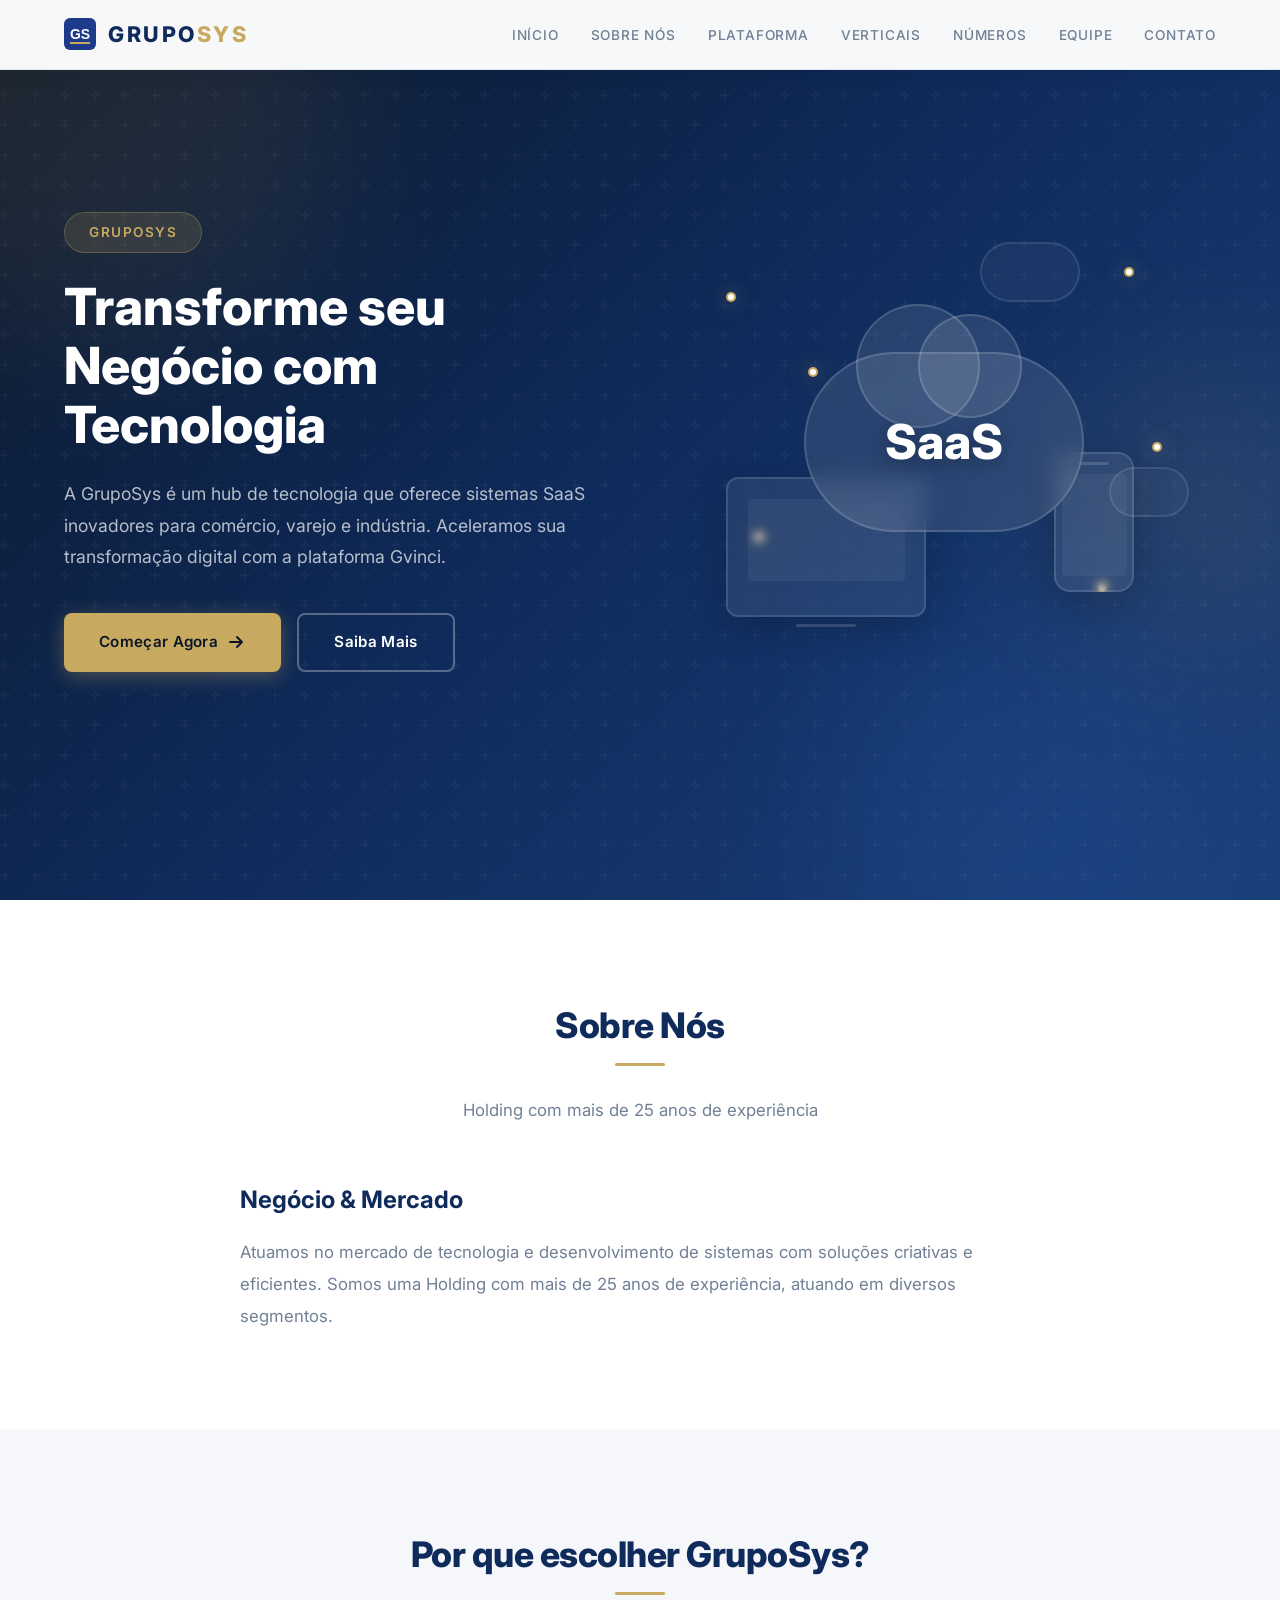
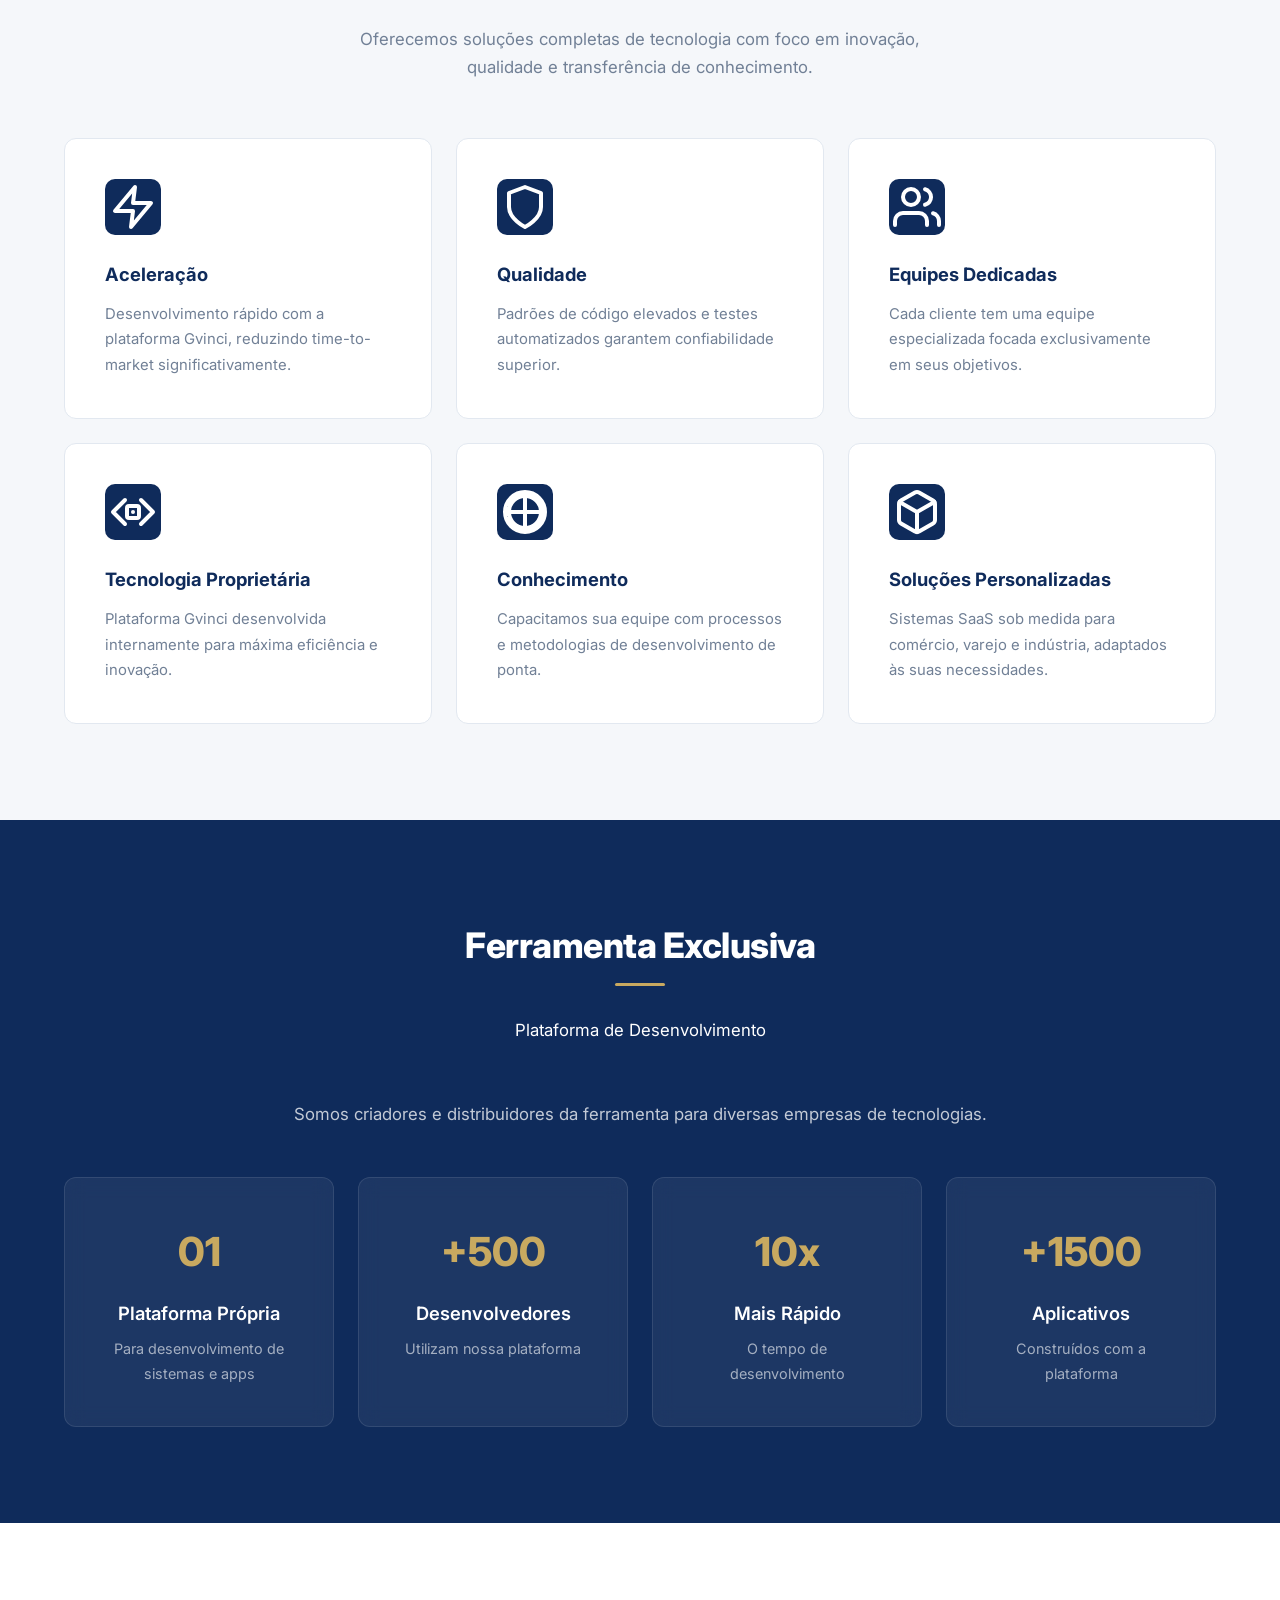
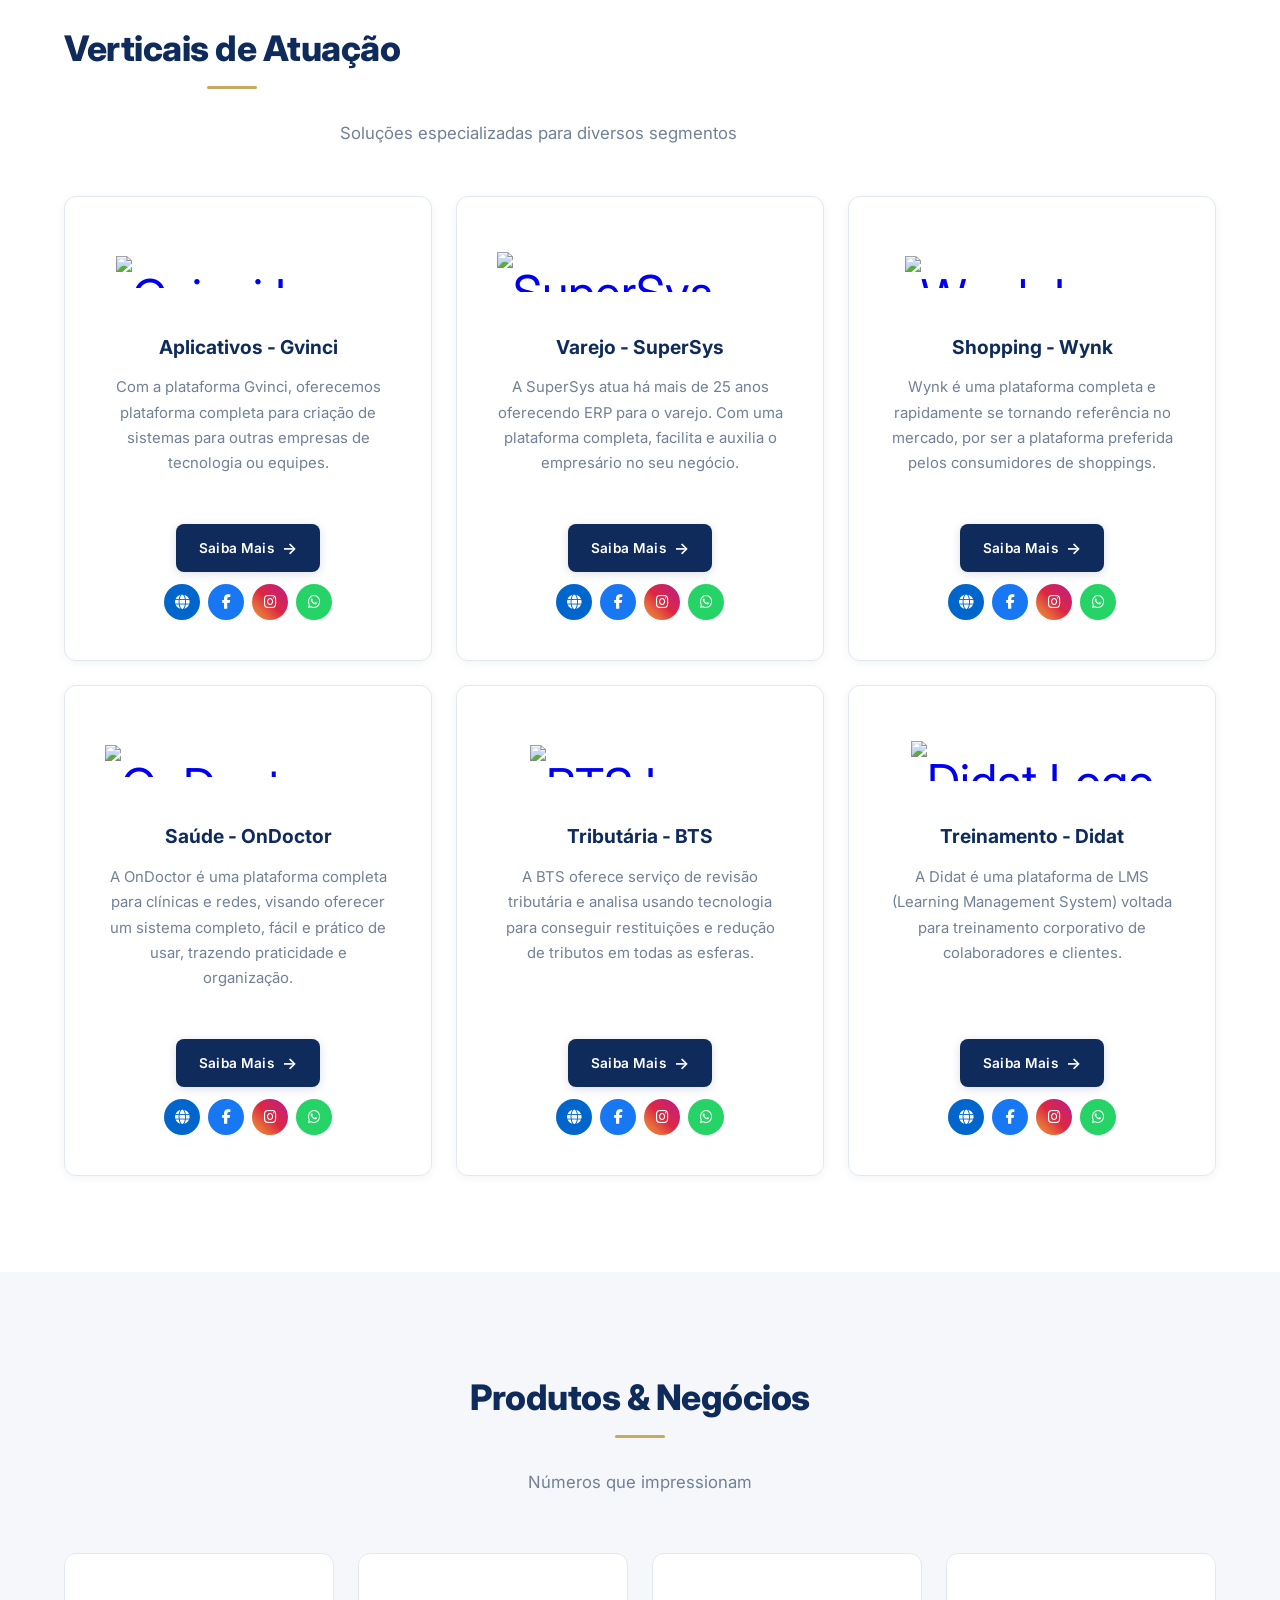
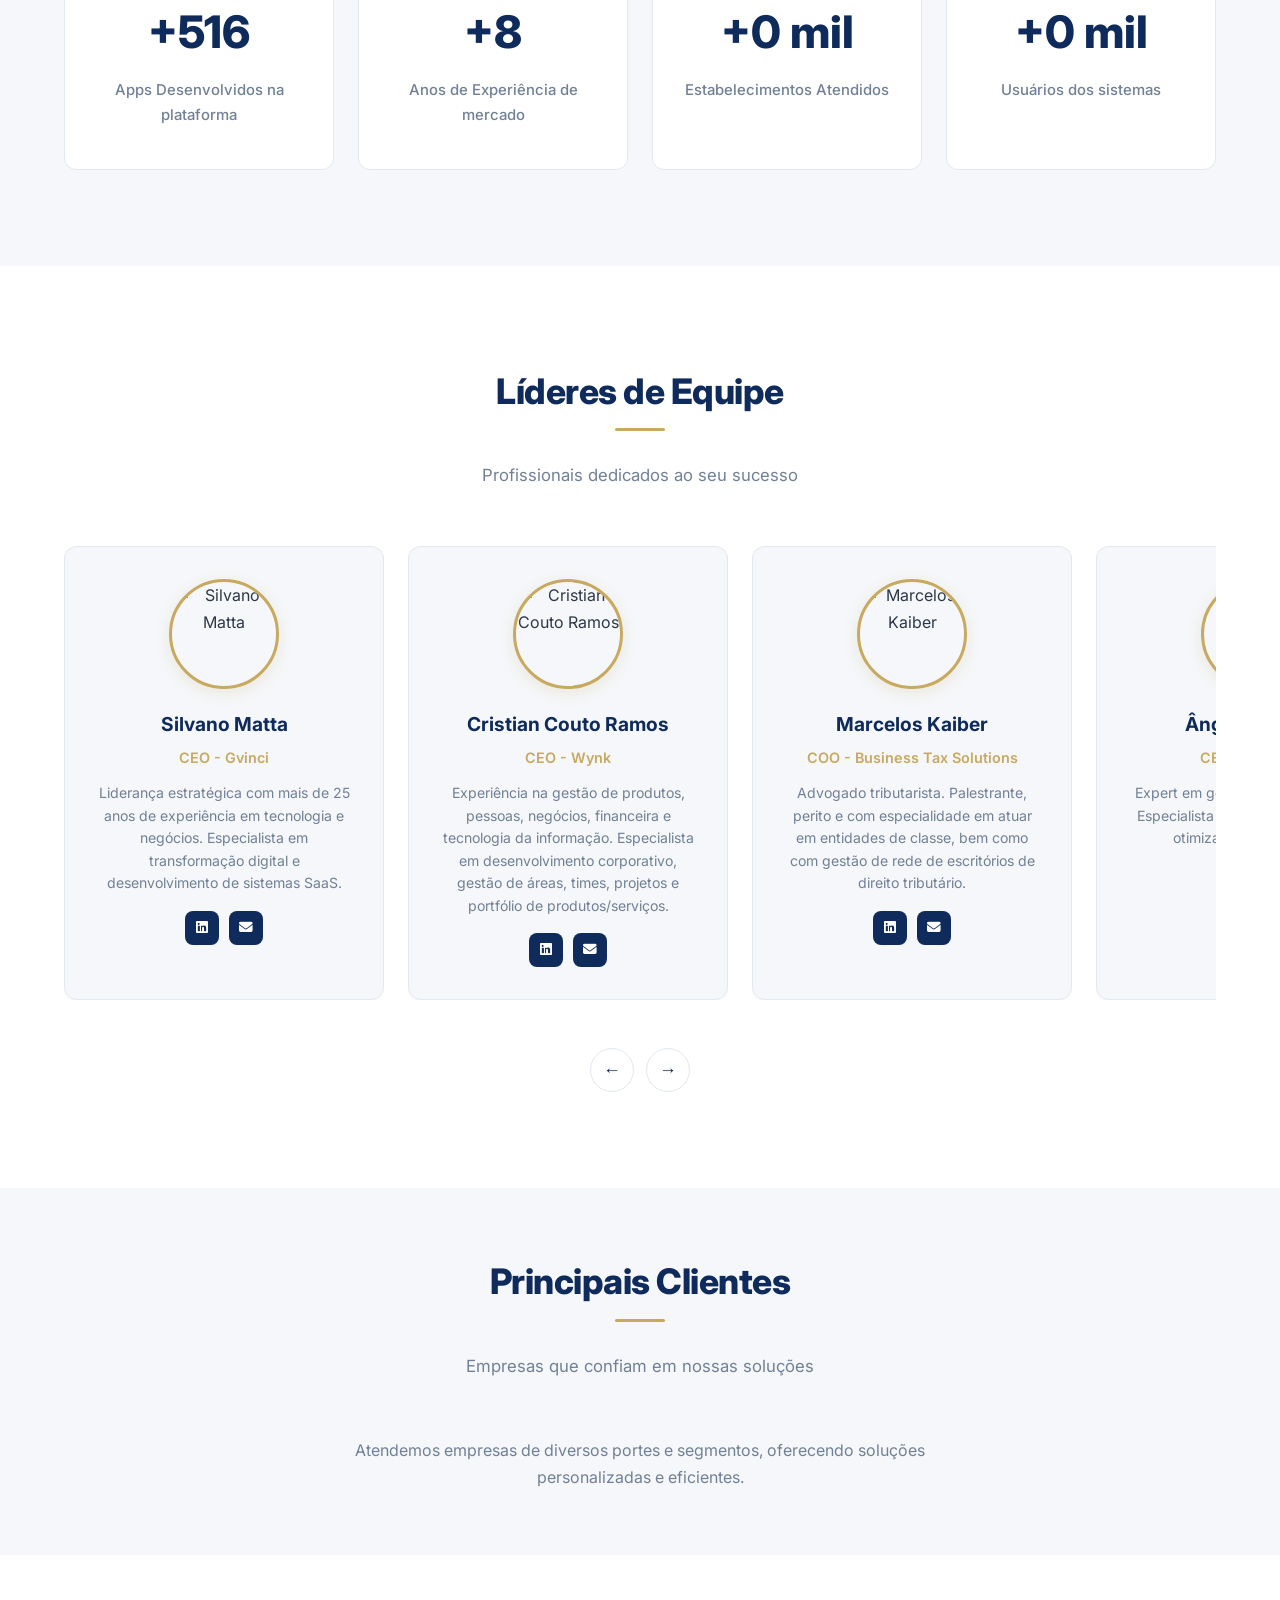
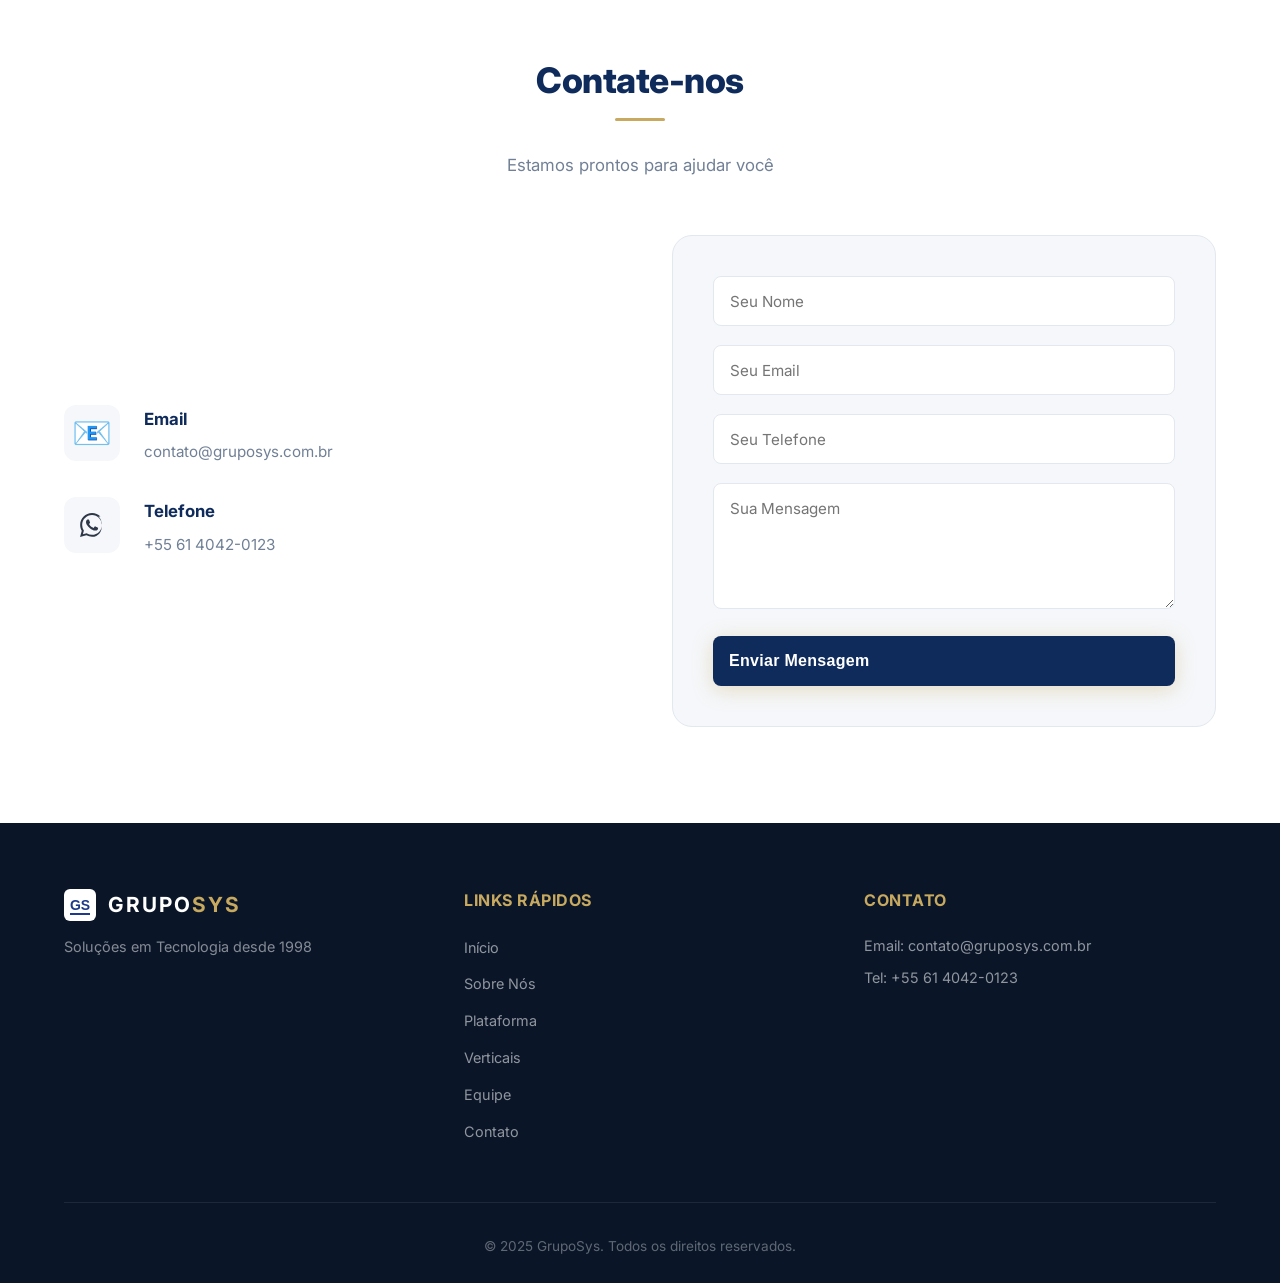
==== index.html @ aa3a57e5 "Melhora compatibilidade de imagem OG para WhatsApp - Simplifica design do SVG para melhor renderizaç" ====
<!DOCTYPE html>
<html lang="pt-BR">
<head>
    <meta charset="UTF-8">
    <meta name="viewport" content="width=device-width, initial-scale=1.0">
    
    <!-- SEO Meta Tags -->
    <title>GrupoSys - Soluções em Tecnologia | SaaS Inovadores para seu Negócio</title>
    <meta name="description" content="A GrupoSys é um hub de tecnologia com mais de 25 anos de experiência, oferecendo sistemas SaaS inovadores para comércio, varejo e indústria. Acelere sua transformação digital com a plataforma Gvinci.">
    <meta name="keywords" content="GrupoSys, tecnologia, SaaS, sistemas, varejo, comércio, indústria, Gvinci, SuperSys, Wynk, BTS, Didat, OnDoctor, transformação digital, ERP, plataforma">
    <meta name="author" content="GrupoSys">
    <meta name="robots" content="index, follow">
    <meta name="language" content="pt-BR">
    <meta name="geo.region" content="BR-DF">
    <meta name="geo.placename" content="Brasília">
    <meta name="geo.position" content="-15.8267;-47.9218">
    
    <!-- Open Graph / Facebook -->
    <meta property="og:type" content="website">
    <meta property="og:url" content="https://www.gruposys.com.br/">
    <meta property="og:title" content="GrupoSys - Soluções em Tecnologia | SaaS Inovadores">
    <meta property="og:description" content="Transforme seu negócio com tecnologia. Hub de inovação com mais de 25 anos, oferecendo sistemas SaaS para comércio, varejo e indústria.">
    <meta property="og:image" content="https://www.gruposys.com.br/og-image.svg">
    <meta property="og:image:secure_url" content="https://www.gruposys.com.br/og-image.svg"/>
    <meta property="og:image:width" content="1200">
    <meta property="og:image:height" content="630">
    <meta property="og:image:type" content="image/svg+xml">
    <meta property="og:image:alt" content="GrupoSys - Soluções em Tecnologia">
    <meta property="og:site_name" content="GrupoSys">
    <meta property="og:locale" content="pt_BR">
    
    <!-- Twitter -->
    <meta property="twitter:card" content="summary_large_image">
    <meta property="twitter:url" content="https://www.gruposys.com.br/">
    <meta property="twitter:title" content="GrupoSys - Soluções em Tecnologia">
    <meta property="twitter:description" content="Transforme seu negócio com tecnologia. Hub de inovação com sistemas SaaS para comércio, varejo e indústria.">
    <meta property="twitter:image" content="https://www.gruposys.com.br/og-image.svg">
    <meta property="twitter:image:alt" content="GrupoSys - Soluções em Tecnologia">
    
    <!-- WhatsApp specific -->
    <meta property="og:image" content="https://www.gruposys.com.br/og-image.svg">
    <meta property="og:image:type" content="image/svg+xml">
    <meta property="og:image:width" content="1200">
    <meta property="og:image:height" content="630">
    
    <!-- Additional meta tags for better sharing -->
    <meta name="image" content="https://www.gruposys.com.br/og-image.svg">
    <meta property="og:image" content="https://www.gruposys.com.br/og-image.svg">
    
    <!-- Additional SEO -->
    <link rel="canonical" href="https://www.gruposys.com.br/">
    <meta name="theme-color" content="#1e3a8a">
    <meta name="msapplication-TileColor" content="#1e3a8a">
    <meta name="application-name" content="GrupoSys">
    
    <!-- Favicon -->
    <link rel="apple-touch-icon" sizes="180x180" href="favicon-32x32.svg">
    <link rel="icon" type="image/svg+xml" sizes="32x32" href="favicon-32x32.svg">
    <link rel="icon" type="image/svg+xml" sizes="16x16" href="favicon-16x16.svg">
    <link rel="manifest" href="site.webmanifest">
    
    <!-- Stylesheets -->
    <link rel="stylesheet" href="styles.css">
    <link rel="preconnect" href="https://fonts.googleapis.com">
    <link rel="preconnect" href="https://fonts.gstatic.com" crossorigin>
    <link href="https://fonts.googleapis.com/css2?family=Inter:wght@300;400;600;700;800&display=swap" rel="stylesheet">
    <link rel="stylesheet" href="https://cdnjs.cloudflare.com/ajax/libs/font-awesome/6.4.0/css/all.min.css">
    <link rel="stylesheet" href="https://cdnjs.cloudflare.com/ajax/libs/font-awesome/6.4.0/css/all.min.css">
</head>
<body>
    <!-- Header/Navigation -->
    <header class="header">
        <nav class="nav">
            <div class="container">
                <div class="nav-content">
                    <div class="logo">
                        <img src="favicon.svg" alt="GrupoSys Logo" class="logo-icon">
                        <h1><span class="grupo">GRUPO</span><span class="sys">SYS</span></h1>
                    </div>
                    <ul class="nav-menu" id="navMenu">
                        <li><a href="#home">Início</a></li>
                        <li><a href="#about">Sobre Nós</a></li>
                        <li><a href="#platform">Plataforma</a></li>
                        <li><a href="#verticals">Verticais</a></li>
                        <li><a href="#numbers">Números</a></li>
                        <li><a href="#team">Equipe</a></li>
                        <li><a href="#contact">Contato</a></li>
                    </ul>
                    <button class="mobile-menu-btn" id="mobileMenuBtn">
                        <span></span>
                        <span></span>
                        <span></span>
                    </button>
                </div>
            </div>
        </nav>
    </header>

    <!-- Hero Section -->
    <section id="home" class="hero">
        <div class="container">
            <div class="hero-wrapper">
                <div class="hero-content">
                    <div class="hero-badge">GRUPOSYS</div>
                    <h1 class="hero-title">Transforme seu Negócio com Tecnologia</h1>
                    <p class="hero-subtitle">A GrupoSys é um hub de tecnologia que oferece sistemas SaaS inovadores para comércio, varejo e indústria. Aceleramos sua transformação digital com a plataforma Gvinci.</p>
                    <div class="hero-buttons">
                        <a href="#contact" class="btn btn-primary">
                            Começar Agora
                            <svg width="20" height="20" viewBox="0 0 20 20" fill="none" xmlns="http://www.w3.org/2000/svg">
                                <path d="M4 10H16M16 10L11 5M16 10L11 15" stroke="currentColor" stroke-width="2" stroke-linecap="round" stroke-linejoin="round"/>
                            </svg>
                        </a>
                        <a href="#about" class="btn btn-secondary">Saiba Mais</a>
                    </div>
                </div>
                <div class="hero-illustration">
                    <div class="illustration-container">
                        <div class="saas-cloud">
                            <span>SaaS</span>
                        </div>
                        <div class="tech-elements">
                            <div class="element element-1"></div>
                            <div class="element element-2"></div>
                            <div class="element element-3"></div>
                            <div class="element element-4"></div>
                            <div class="element element-5"></div>
                            <div class="element element-6"></div>
                        </div>
                        <div class="device device-desktop"></div>
                        <div class="device device-mobile"></div>
                        <div class="cloud cloud-1"></div>
                        <div class="cloud cloud-2"></div>
                    </div>
                </div>
            </div>
        </div>
        <div class="hero-bg"></div>
        <div class="hero-shapes">
            <div class="shape shape-1"></div>
            <div class="shape shape-2"></div>
            <div class="shape shape-3"></div>
        </div>
    </section>

    <!-- About Section -->
    <section id="about" class="about">
        <div class="container">
            <div class="section-header">
                <h2 class="section-title">Sobre Nós</h2>
                <p class="section-subtitle">Holding com mais de 25 anos de experiência</p>
            </div>
            <div class="about-content">
                <div class="about-text">
                    <h3>Negócio & Mercado</h3>
                    <p>Atuamos no mercado de tecnologia e desenvolvimento de sistemas com soluções criativas e eficientes. Somos uma Holding com mais de 25 anos de experiência, atuando em diversos segmentos.</p>
                </div>
            </div>
        </div>
    </section>

    <!-- Why Choose Section -->
    <section class="why-choose">
        <div class="container">
            <div class="section-header">
                <h2 class="section-title">Por que escolher GrupoSys?</h2>
                <p class="section-subtitle">Oferecemos soluções completas de tecnologia com foco em inovação, qualidade e transferência de conhecimento.</p>
            </div>
            <div class="why-grid">
                <div class="why-card">
                    <div class="why-icon">
                        <svg width="48" height="48" viewBox="0 0 24 24" fill="none" xmlns="http://www.w3.org/2000/svg">
                            <path d="M13 2L3 14H12L11 22L21 10H12L13 2Z" stroke="currentColor" stroke-width="2" stroke-linecap="round" stroke-linejoin="round"/>
                        </svg>
                    </div>
                    <h3>Aceleração</h3>
                    <p>Desenvolvimento rápido com a plataforma Gvinci, reduzindo time-to-market significativamente.</p>
                </div>
                <div class="why-card">
                    <div class="why-icon">
                        <svg width="48" height="48" viewBox="0 0 24 24" fill="none" xmlns="http://www.w3.org/2000/svg">
                            <path d="M12 22C12 22 20 18 20 12V5L12 2L4 5V12C4 18 12 22 12 22Z" stroke="currentColor" stroke-width="2" stroke-linecap="round" stroke-linejoin="round"/>
                        </svg>
                    </div>
                    <h3>Qualidade</h3>
                    <p>Padrões de código elevados e testes automatizados garantem confiabilidade superior.</p>
                </div>
                <div class="why-card">
                    <div class="why-icon">
                        <svg width="48" height="48" viewBox="0 0 24 24" fill="none" xmlns="http://www.w3.org/2000/svg">
                            <path d="M17 21V19C17 17.9391 16.5786 16.9217 15.8284 16.1716C15.0783 15.4214 14.0609 15 13 15H5C3.93913 15 2.92172 15.4214 2.17157 16.1716C1.42143 16.9217 1 17.9391 1 19V21" stroke="currentColor" stroke-width="2" stroke-linecap="round" stroke-linejoin="round"/>
                            <path d="M9 11C11.2091 11 13 9.20914 13 7C13 4.79086 11.2091 3 9 3C6.79086 3 5 4.79086 5 7C5 9.20914 6.79086 11 9 11Z" stroke="currentColor" stroke-width="2" stroke-linecap="round" stroke-linejoin="round"/>
                            <path d="M23 21V19C22.9993 18.1137 22.7044 17.2528 22.1614 16.5523C21.6184 15.8519 20.8581 15.3516 20 15.13" stroke="currentColor" stroke-width="2" stroke-linecap="round" stroke-linejoin="round"/>
                            <path d="M16 3.13C16.8604 3.35031 17.623 3.85071 18.1676 4.55232C18.7122 5.25392 19.0078 6.11683 19.0078 7.005C19.0078 7.89317 18.7122 8.75608 18.1676 9.45768C17.623 10.1593 16.8604 10.6597 16 10.88" stroke="currentColor" stroke-width="2" stroke-linecap="round" stroke-linejoin="round"/>
                        </svg>
                    </div>
                    <h3>Equipes Dedicadas</h3>
                    <p>Cada cliente tem uma equipe especializada focada exclusivamente em seus objetivos.</p>
                </div>
                <div class="why-card">
                    <div class="why-icon">
                        <svg width="48" height="48" viewBox="0 0 24 24" fill="none" xmlns="http://www.w3.org/2000/svg">
                            <path d="M16 18L22 12L16 6" stroke="currentColor" stroke-width="2" stroke-linecap="round" stroke-linejoin="round"/>
                            <path d="M8 6L2 12L8 18" stroke="currentColor" stroke-width="2" stroke-linecap="round" stroke-linejoin="round"/>
                            <rect x="9" y="9" width="6" height="6" rx="1" stroke="currentColor" stroke-width="2"/>
                            <circle cx="12" cy="12" r="1" fill="currentColor"/>
                        </svg>
                    </div>
                    <h3>Tecnologia Proprietária</h3>
                    <p>Plataforma Gvinci desenvolvida internamente para máxima eficiência e inovação.</p>
                </div>
                <div class="why-card">
                    <div class="why-icon">
                        <svg width="48" height="48" viewBox="0 0 24 24" fill="none" xmlns="http://www.w3.org/2000/svg">
                            <path d="M12 2C6.48 2 2 6.48 2 12C2 17.52 6.48 22 12 22C17.52 22 22 17.52 22 12C22 6.48 17.52 2 12 2ZM12 20C7.59 20 4 16.41 4 12C4 7.59 7.59 4 12 4C16.41 4 20 7.59 20 12C20 16.41 16.41 20 12 20Z" stroke="currentColor" stroke-width="2" stroke-linecap="round" stroke-linejoin="round"/>
                            <path d="M12 4L12 20" stroke="currentColor" stroke-width="2" stroke-linecap="round" stroke-linejoin="round"/>
                            <path d="M4 12L20 12" stroke="currentColor" stroke-width="2" stroke-linecap="round" stroke-linejoin="round"/>
                        </svg>
                    </div>
                    <h3>Conhecimento</h3>
                    <p>Capacitamos sua equipe com processos e metodologias de desenvolvimento de ponta.</p>
                </div>
                <div class="why-card">
                    <div class="why-icon">
                        <svg width="48" height="48" viewBox="0 0 24 24" fill="none" xmlns="http://www.w3.org/2000/svg">
                            <path d="M21 16V8C20.9996 7.64927 20.9071 7.30481 20.7315 7.00116C20.556 6.69752 20.3037 6.44536 20 6.27L13 2.27C12.696 2.09446 12.3511 2.00205 12 2.00205C11.6489 2.00205 11.304 2.09446 11 2.27L4 6.27C3.69626 6.44536 3.44398 6.69752 3.26846 7.00116C3.09294 7.30481 3.00036 7.64927 3 8V16C3.00036 16.3507 3.09294 16.6952 3.26846 16.9988C3.44398 17.3025 3.69626 17.5546 4 17.73L11 21.73C11.304 21.9055 11.6489 21.9979 12 21.9979C12.3511 21.9979 12.696 21.9055 13 21.73L20 17.73C20.3037 17.5546 20.556 17.3025 20.7315 16.9988C20.9071 16.6952 20.9996 16.3507 21 16Z" stroke="currentColor" stroke-width="2" stroke-linecap="round" stroke-linejoin="round"/>
                            <path d="M3.27002 6.96L12 12.01L20.73 6.96" stroke="currentColor" stroke-width="2" stroke-linecap="round" stroke-linejoin="round"/>
                            <path d="M12 22.08V12" stroke="currentColor" stroke-width="2" stroke-linecap="round" stroke-linejoin="round"/>
                        </svg>
                    </div>
                    <h3>Soluções Personalizadas</h3>
                    <p>Sistemas SaaS sob medida para comércio, varejo e indústria, adaptados às suas necessidades.</p>
                </div>
            </div>
        </div>
    </section>

    <!-- Platform Section -->
    <section id="platform" class="platform">
        <div class="container">
            <div class="section-header">
                <h2 class="section-title">Ferramenta Exclusiva</h2>
                <p class="section-subtitle">Plataforma de Desenvolvimento</p>
            </div>
            <div class="platform-intro">
                <p>Somos criadores e distribuidores da ferramenta para diversas empresas de tecnologias.</p>
            </div>
            <div class="platform-stats">
                <div class="stat-card">
                    <div class="stat-number">01</div>
                    <h3>Plataforma Própria</h3>
                    <p>Para desenvolvimento de sistemas e apps</p>
                </div>
                <div class="stat-card">
                    <div class="stat-number">+500</div>
                    <h3>Desenvolvedores</h3>
                    <p>Utilizam nossa plataforma</p>
                </div>
                <div class="stat-card">
                    <div class="stat-number">10x</div>
                    <h3>Mais Rápido</h3>
                    <p>O tempo de desenvolvimento</p>
                </div>
                <div class="stat-card">
                    <div class="stat-number">+1500</div>
                    <h3>Aplicativos</h3>
                    <p>Construídos com a plataforma</p>
                </div>
            </div>
        </div>
    </section>

    <!-- Verticals Section -->
    <section id="verticals" class="verticals">
        <div class="container">
            <h2 class="section-title">Verticais de Atuação</h2>
            <p class="section-subtitle">Soluções especializadas para diversos segmentos</p>
            <div class="verticals-grid">
                <div class="vertical-card">
                    <div class="vertical-icon">
                        <a href="https://www.gvinci.com.br/" target="_blank" title="Gvinci">
                            <img src="https://www.gvinci.com.br/Images/Site3/logo_new%20(1).png" alt="Gvinci Logo" style="height: 32px; width: auto; object-fit: contain;">
                        </a>
                    </div>
                    <h3>Aplicativos - Gvinci</h3>
                    <p>Com a plataforma Gvinci, oferecemos plataforma completa para criação de sistemas para outras empresas de tecnologia ou equipes.</p>
                    <div class="vertical-actions">
                        <a href="https://www.gvinci.com.br/" target="_blank" class="btn btn-secondary btn-small">Saiba Mais</a>
                        <div class="vertical-social">
                            <a href="https://www.gvinci.com.br/" target="_blank" class="social-btn" title="Site">
                                <i class="fas fa-globe"></i>
                            </a>
                            <a href="https://www.facebook.com/gvinciplataforma" target="_blank" class="social-btn" title="Facebook">
                                <i class="fab fa-facebook-f"></i>
                            </a>
                            <a href="https://www.instagram.com/gvinci.plataforma" target="_blank" class="social-btn" title="Instagram">
                                <i class="fab fa-instagram"></i>
                            </a>
                            <a href="https://wa.me/556140420123" target="_blank" class="social-btn" title="WhatsApp">
                                <i class="fab fa-whatsapp"></i>
                            </a>
                        </div>
                    </div>
                </div>
                <div class="vertical-card">
                    <div class="vertical-icon">
                        <a href="https://www.supersys.app/" target="_blank" title="SuperSys">
                            <img src="https://www.supersys.app/wp-content/uploads/2022/04/LOGO-PNG-2-2.png" alt="SuperSys Logo" style="height: 40px; width: auto; object-fit: contain;">
                        </a>
                    </div>
                    <h3>Varejo - SuperSys</h3>
                    <p>A SuperSys atua há mais de 25 anos oferecendo ERP para o varejo. Com uma plataforma completa, facilita e auxilia o empresário no seu negócio.</p>
                    <div class="vertical-actions">
                        <a href="https://www.supersys.app/" target="_blank" class="btn btn-secondary btn-small">Saiba Mais</a>
                        <div class="vertical-social">
                            <a href="https://www.supersys.app/" target="_blank" class="social-btn" title="Site">
                                <i class="fas fa-globe"></i>
                            </a>
                            <a href="https://www.facebook.com/supersysapp" target="_blank" class="social-btn" title="Facebook">
                                <i class="fab fa-facebook-f"></i>
                            </a>
                            <a href="https://www.instagram.com/supersys.app" target="_blank" class="social-btn" title="Instagram">
                                <i class="fab fa-instagram"></i>
                            </a>
                            <a href="https://wa.me/556140420123" target="_blank" class="social-btn" title="WhatsApp">
                                <i class="fab fa-whatsapp"></i>
                            </a>
                        </div>
                    </div>
                </div>
                <div class="vertical-card">
                    <div class="vertical-icon">
                        <a href="https://www.wynk.com.br/index.html" target="_blank" title="Wynk Shopping">
                            <img src="https://www.wynk.com.br/img/logo-dark.svg" alt="Wynk Logo" style="height: 32px; width: auto; object-fit: contain;">
                        </a>
                    </div>
                    <h3>Shopping - Wynk</h3>
                    <p>Wynk é uma plataforma completa e rapidamente se tornando referência no mercado, por ser a plataforma preferida pelos consumidores de shoppings.</p>
                    <div class="vertical-actions">
                        <a href="https://www.wynk.com.br/index.html" target="_blank" class="btn btn-secondary btn-small">Saiba Mais</a>
                        <div class="vertical-social">
                            <a href="https://www.wynk.com.br/index.html" target="_blank" class="social-btn" title="Site">
                                <i class="fas fa-globe"></i>
                            </a>
                            <a href="https://www.facebook.com/wynkshopping" target="_blank" class="social-btn" title="Facebook">
                                <i class="fab fa-facebook-f"></i>
                            </a>
                            <a href="https://www.instagram.com/wynk.shopping" target="_blank" class="social-btn" title="Instagram">
                                <i class="fab fa-instagram"></i>
                            </a>
                            <a href="https://wa.me/556140420123" target="_blank" class="social-btn" title="WhatsApp">
                                <i class="fab fa-whatsapp"></i>
                            </a>
                        </div>
                    </div>
                </div>
                <div class="vertical-card">
                    <div class="vertical-icon">
                        <a href="https://ondoctor.app/" target="_blank" title="OnDoctor">
                            <img src="https://ondoctor.app/wp-content/uploads/elementor/thumbs/ondoctor-1080p-1-phuno9pjmu4ketx2gmbqf0ma5fv6tauwfc5aho4z1q.png.webp" alt="OnDoctor Logo" style="height: 32px; width: auto; object-fit: contain;">
                        </a>
                    </div>
                    <h3>Saúde - OnDoctor</h3>
                    <p>A OnDoctor é uma plataforma completa para clínicas e redes, visando oferecer um sistema completo, fácil e prático de usar, trazendo praticidade e organização.</p>
                    <div class="vertical-actions">
                        <a href="https://ondoctor.app/" target="_blank" class="btn btn-secondary btn-small">Saiba Mais</a>
                        <div class="vertical-social">
                            <a href="https://ondoctor.app/" target="_blank" class="social-btn" title="Site">
                                <i class="fas fa-globe"></i>
                            </a>
                            <a href="https://www.facebook.com/ondoctor.app" target="_blank" class="social-btn" title="Facebook">
                                <i class="fab fa-facebook-f"></i>
                            </a>
                            <a href="https://www.instagram.com/ondoctor.app" target="_blank" class="social-btn" title="Instagram">
                                <i class="fab fa-instagram"></i>
                            </a>
                            <a href="https://wa.me/556140420123" target="_blank" class="social-btn" title="WhatsApp">
                                <i class="fab fa-whatsapp"></i>
                            </a>
                        </div>
                    </div>
                </div>

                <div class="vertical-card">
                    <div class="vertical-icon">
                        <a href="https://btscorp.com.br/" target="_blank" title="BTS">
                            <img src="https://btscorp.com.br/images/landing/logo-bts-simbol-1.png" alt="BTS Logo" style="height: 32px; width: auto; object-fit: contain;">
                        </a>
                    </div>
                    <h3>Tributária - BTS</h3>
                    <p>A BTS oferece serviço de revisão tributária e analisa usando tecnologia para conseguir restituições e redução de tributos em todas as esferas.</p>
                    <div class="vertical-actions">
                        <a href="https://btscorp.com.br/" target="_blank" class="btn btn-secondary btn-small">Saiba Mais</a>
                        <div class="vertical-social">
                            <a href="https://btscorp.com.br/" target="_blank" class="social-btn" title="Site">
                                <i class="fas fa-globe"></i>
                            </a>
                            <a href="https://www.facebook.com/btscorp" target="_blank" class="social-btn" title="Facebook">
                                <i class="fab fa-facebook-f"></i>
                            </a>
                            <a href="https://www.instagram.com/bts.corp" target="_blank" class="social-btn" title="Instagram">
                                <i class="fab fa-instagram"></i>
                            </a>
                            <a href="https://wa.me/556140420123" target="_blank" class="social-btn" title="WhatsApp">
                                <i class="fab fa-whatsapp"></i>
                            </a>
                        </div>
                    </div>
                </div>
                <div class="vertical-card">
                    <div class="vertical-icon">
                        <a href="https://www.didat.com.br/" target="_blank" title="Didat">
                            <img src="https://www.didat.com.br/assets/images/common/logo-didat-normal.png" alt="Didat Logo" style="height: 40px; width: auto; object-fit: contain;">
                        </a>
                    </div>
                    <h3>Treinamento - Didat</h3>
                    <p>A Didat é uma plataforma de LMS (Learning Management System) voltada para treinamento corporativo de colaboradores e clientes.</p>
                    <div class="vertical-actions">
                        <a href="https://www.didat.com.br/" target="_blank" class="btn btn-secondary btn-small">Saiba Mais</a>
                        <div class="vertical-social">
                            <a href="https://www.didat.com.br/" target="_blank" class="social-btn" title="Site">
                                <i class="fas fa-globe"></i>
                            </a>
                            <a href="https://www.facebook.com/didatbrasil" target="_blank" class="social-btn" title="Facebook">
                                <i class="fab fa-facebook-f"></i>
                            </a>
                            <a href="https://www.instagram.com/didat.brasil" target="_blank" class="social-btn" title="Instagram">
                                <i class="fab fa-instagram"></i>
                            </a>
                            <a href="https://wa.me/556140420123" target="_blank" class="social-btn" title="WhatsApp">
                                <i class="fab fa-whatsapp"></i>
                            </a>
                        </div>
                    </div>
                </div>
            </div>
        </div>
    </section>

    <!-- Numbers Section -->
    <section id="numbers" class="numbers">
        <div class="container">
            <div class="section-header">
                <h2 class="section-title">Produtos & Negócios</h2>
                <p class="section-subtitle">Números que impressionam</p>
            </div>
            <div class="numbers-grid">
                <div class="number-card">
                    <div class="number-value">+1500</div>
                    <div class="number-label">Apps Desenvolvidos na plataforma</div>
                </div>
                <div class="number-card">
                    <div class="number-value">+25</div>
                    <div class="number-label">Anos de Experiência de mercado</div>
                </div>
                <div class="number-card">
                    <div class="number-value">+10 mil</div>
                    <div class="number-label">Estabelecimentos Atendidos</div>
                </div>
                <div class="number-card">
                    <div class="number-value">+500 mil</div>
                    <div class="number-label">Usuários dos sistemas</div>
                </div>
            </div>
        </div>
    </section>

    <!-- Team Section -->
    <section id="team" class="team">
        <div class="container">
            <div class="section-header">
                <h2 class="section-title">Líderes de Equipe</h2>
                <p class="section-subtitle">Profissionais dedicados ao seu sucesso</p>
            </div>
            <div class="team-carousel-wrapper">
                <div class="team-grid" id="teamCarousel">
                    <div class="team-member">
                        <div class="member-photo">
                            <img src="https://media.licdn.com/dms/image/v2/C5603AQFAtuCLH_Q4gA/profile-displayphoto-shrink_800_800/profile-displayphoto-shrink_800_800/0/1516764627035?e=1772668800&v=beta&t=BolPQLih7k1_tL-MLQyO3EH9eA7nlBA4qvvg9cQUp4I" alt="Silvano Matta">
                        </div>
                        <div class="member-info">
                            <h3>Silvano Matta</h3>
                            <p class="member-role">CEO - Gvinci</p>
                            <p class="member-bio">Liderança estratégica com mais de 25 anos de experiência em tecnologia e negócios. Especialista em transformação digital e desenvolvimento de sistemas SaaS.</p>
                            <div class="member-social">
                                <a href="https://www.linkedin.com/in/silvanomatta/" target="_blank" aria-label="LinkedIn"><i class="fab fa-linkedin"></i></a>
                                <a href="mailto:contato@gruposys.com.br" aria-label="Email"><i class="fas fa-envelope"></i></a>
                            </div>
                        </div>
                    </div>
                    <div class="team-member">
                        <div class="member-photo">
                            <img src="https://media.licdn.com/dms/image/v2/C4D03AQFXFpyOOu-miA/profile-displayphoto-shrink_800_800/profile-displayphoto-shrink_800_800/0/1638699540362?e=1772668800&v=beta&t=USwU0TzFte7z228fs-0obhWvjkjtMHAjTlVsIiC1phk" alt="Cristian Couto Ramos">
                        </div>
                        <div class="member-info">
                            <h3>Cristian Couto Ramos</h3>
                            <p class="member-role">CEO - Wynk</p>
                            <p class="member-bio">Experiência na gestão de produtos, pessoas, negócios, financeira e tecnologia da informação. Especialista em desenvolvimento corporativo, gestão de áreas, times, projetos e portfólio de produtos/serviços.</p>
                            <div class="member-social">
                                <a href="https://www.linkedin.com/in/cristiancoutoramos/" target="_blank" aria-label="LinkedIn"><i class="fab fa-linkedin"></i></a>
                                <a href="#" aria-label="Email"><i class="fas fa-envelope"></i></a>
                            </div>
                        </div>
                    </div>
                    <div class="team-member">
                        <div class="member-photo">
                            <img src="https://lps.grupostudio.com.br/wp-content/uploads/2025/06/espe02.webp" alt="Marcelos Kaiber">
                        </div>
                        <div class="member-info">
                            <h3>Marcelos Kaiber</h3>
                            <p class="member-role">COO - Business Tax Solutions</p>
                            <p class="member-bio">Advogado tributarista. Palestrante, perito e com especialidade em atuar em entidades de classe, bem como com gestão de rede de escritórios de direito tributário.</p>
                            <div class="member-social">
                                <a href="https://www.linkedin.com/in/marcelo-maxim%C3%ADlian-kaiber-7833776b/" target="_blank" aria-label="LinkedIn"><i class="fab fa-linkedin"></i></a>
                                <a href="#" aria-label="Email"><i class="fas fa-envelope"></i></a>
                            </div>
                        </div>
                    </div>
                    <div class="team-member">
                        <div class="member-photo">
                            <img src="https://media.licdn.com/dms/image/v2/C4E03AQEdQgPR_rOVag/profile-displayphoto-shrink_800_800/profile-displayphoto-shrink_800_800/0/1619184791496?e=1772668800&v=beta&t=HuMfMADmFWWOOqDYNQbOkaAZTe58WX5lMIWjz4jkix8" alt="Ângela Cristina">
                        </div>
                        <div class="member-info">
                            <h3>Ângela Cristina</h3>
                            <p class="member-role">CEO - Supersys</p>
                            <p class="member-bio">Expert em gestão empresarial e ERP. Especialista em gestão de equipes e otimização de processos.</p>
                            <div class="member-social">
                                <a href="https://www.linkedin.com/in/%C3%A2ngela-cristina-matta-b4ab0b16b/" target="_blank" aria-label="LinkedIn"><i class="fab fa-linkedin"></i></a>
                                <a href="#" aria-label="Email"><i class="fas fa-envelope"></i></a>
                            </div>
                        </div>
                    </div>
                    <div class="team-member">
                        <div class="member-photo">
                            <img src="https://media.licdn.com/dms/image/v2/C4E03AQGyKKvzQuuSKg/profile-displayphoto-shrink_800_800/profile-displayphoto-shrink_800_800/0/1575029661528?e=1772668800&v=beta&t=MBsDNCwaqEgY-BR3fd5kQYPOaWsBpP1BdGFBdKC2WF4" alt="Danilo Pimentel">
                        </div>
                        <div class="member-info">
                            <h3>Danilo Pimentel</h3>
                            <p class="member-role">Head de Tecnologia - Wynk</p>
                            <p class="member-bio">Full-stack developer e engenheiro de software a mais de 20 anos. Expertise comprovada em análise e design orientado a objetos. </p>
                            <div class="member-social">
                                <a href="https://www.linkedin.com/in/danilopimentel/" target="_blank" aria-label="LinkedIn"><i class="fab fa-linkedin"></i></a>
                                <a href="#" aria-label="Email"><i class="fas fa-envelope"></i></a>
                            </div>
                        </div>
                    </div>
                    <div class="team-member">
                        <div class="member-photo">
                            <img src="https://media.licdn.com/dms/image/v2/C4E03AQF3Megknb9eXA/profile-displayphoto-shrink_800_800/profile-displayphoto-shrink_800_800/0/1608758733319?e=1772668800&v=beta&t=z_Oqbr97DfZo3K1m78UMeC_ovTLrRhTxUoU2VKCd4Y0" alt="Adélcio">
                        </div>
                        <div class="member-info">
                            <h3>Adélcio Marcos</h3>
                            <p class="member-role">CTO - OnDoctor</p>
                            <p class="member-bio">Profissional com mais de 20 anos de experiência na área de desenvolvimento de software. Certificado Microsoft em segurança e Banco de Dados.</p>
                            <div class="member-social">
                                <a href="https://www.linkedin.com/in/adelcioml/" target="_blank" aria-label="LinkedIn"><i class="fab fa-linkedin"></i></a>
                                <a href="#" aria-label="Email"><i class="fas fa-envelope"></i></a>
                            </div>
                        </div>
                    </div>
                </div>
                <div class="carousel-controls">
                    <button class="carousel-btn" id="carouselPrev" aria-label="Anterior">&#8592;</button>
                    <button class="carousel-btn" id="carouselNext" aria-label="Próximo">&#8594;</button>
                </div>
            </div>
        </div>
    </section>

    <!-- Clients Section -->
    <section class="clients">
        <div class="container">
            <div class="section-header">
                <h2 class="section-title">Principais Clientes</h2>
                <p class="section-subtitle">Empresas que confiam em nossas soluções</p>
            </div>
            <div class="clients-note">
                <p>Atendemos empresas de diversos portes e segmentos, oferecendo soluções personalizadas e eficientes.</p>
            </div>
        </div>
    </section>

    <!-- Contact Section -->
    <section id="contact" class="contact">
        <div class="container">
            <div class="section-header">
                <h2 class="section-title">Contate-nos</h2>
                <p class="section-subtitle">Estamos prontos para ajudar você</p>
            </div>
            <div class="contact-content">
                <div class="contact-info">
                    <div class="contact-item">
                        <div class="contact-icon">📧</div>
                        <div class="contact-details">
                            <h3>Email</h3>
                            <a href="mailto:contato@gruposys.com.br">contato@gruposys.com.br</a>
                        </div>
                    </div>
                    <div class="contact-item">
                        <div class="contact-icon">
                            <svg width="24" height="24" viewBox="0 0 24 24" fill="currentColor">
                                <path d="M17.472 14.382c-.297-.149-1.758-.867-2.03-.967-.273-.099-.471-.149-.67.149-.197.297-.767.966-.94 1.164-.173.199-.347.223-.644.074-.297-.149-1.255-.462-2.39-1.475-.883-.788-1.48-1.761-1.653-2.059-.173-.297-.018-.458.13-.606.134-.133.297-.347.446-.521.151-.172.2-.296.3-.495.099-.198.05-.372-.025-.521-.075-.148-.669-1.611-.916-2.206-.242-.579-.487-.501-.669-.51l-.57-.01c-.198 0-.52.074-.792.372s-1.04 1.016-1.04 2.479 1.065 2.876 1.213 3.074c.149.198 2.095 3.2 5.076 4.487.709.306 1.263.489 1.694.626.712.226 1.36.194 1.872.118.571-.085 1.758-.719 2.006-1.413.248-.695.248-1.29.173-1.414-.074-.123-.272-.198-.57-.347m-5.421 7.403h-.004a9.87 9.87 0 01-5.031-1.378l-.361-.214-3.741.982.998-3.648-.235-.374a9.86 9.86 0 01-1.51-5.26c.001-5.45 4.436-9.884 9.888-9.884 2.64 0 5.122 1.03 6.988 2.898a9.825 9.825 0 012.893 6.994c-.003 5.45-4.437 9.884-9.885 9.884m8.413-18.297A11.815 11.815 0 0012.05 0C5.495 0 .16 5.335.157 11.892c0 2.096.547 4.142 1.588 5.945L.057 24l6.305-1.654a11.882 11.882 0 005.683 1.448h.005c6.554 0 9.89-5.335 9.893-11.893a11.821 11.821 0 00-3.48-8.413Z"/>
                            </svg>
                        </div>
                        <div class="contact-details">
                            <h3>Telefone</h3>
                            <a href="tel:+556140420123">+55 61 4042-0123</a>
                        </div>
                    </div>
                </div>
                <div class="contact-form-container">
                    <form class="contact-form" id="contactForm">
                        <div class="form-group">
                            <input type="text" id="name" name="name" placeholder="Seu Nome" required>
                        </div>
                        <div class="form-group">
                            <input type="email" id="email" name="email" placeholder="Seu Email" required>
                        </div>
                        <div class="form-group">
                            <input type="tel" id="phone" name="phone" placeholder="Seu Telefone">
                        </div>
                        <div class="form-group">
                            <textarea id="message" name="message" rows="5" placeholder="Sua Mensagem" required></textarea>
                        </div>
                        <button type="submit" class="btn btn-primary">Enviar Mensagem</button>
                    </form>
                </div>
            </div>
        </div>
    </section>

    <!-- Footer -->
    <footer class="footer">
        <div class="container">
            <div class="footer-content">
                <div class="footer-logo">
                    <div class="footer-logo-header">
                        <img src="favicon-negative.svg" alt="GrupoSys Logo" class="footer-logo-icon">
                        <h2>GRUPO<span class="highlight">SYS</span></h2>
                    </div>
                    <p>Soluções em Tecnologia desde 1998</p>
                </div>
                <div class="footer-links">
                    <h3>Links Rápidos</h3>
                    <ul>
                        <li><a href="#home">Início</a></li>
                        <li><a href="#about">Sobre Nós</a></li>
                        <li><a href="#platform">Plataforma</a></li>
                        <li><a href="#verticals">Verticais</a></li>
                        <li><a href="#team">Equipe</a></li>
                        <li><a href="#contact">Contato</a></li>
                    </ul>
                </div>
                <div class="footer-contact">
                    <h3>Contato</h3>
                    <p>Email: contato@gruposys.com.br</p>
                    <p>Tel: +55 61 4042-0123</p>
                </div>
            </div>
            <div class="footer-bottom">
                <p>&copy; 2025 GrupoSys. Todos os direitos reservados.</p>
            </div>
        </div>
    </footer>

    <script src="script.js"></script>
</body>
</html>
---- styles.css ----
/* Reset and Base Styles */
* {
    margin: 0;
    padding: 0;
    box-sizing: border-box;
}

:root {
    --primary-color: #0f2b5b;
    --primary-light: #1a3f7a;
    --accent-color: #c8a960;
    --accent-light: #dfc07a;
    --dark-color: #0a1628;
    --light-color: #f5f7fa;
    --surface: #eef1f6;
    --text-color: #2d3748;
    --text-light: #718096;
    --text-muted: #a0aec0;
    --white: #ffffff;
    --border: #e2e8f0;
    --shadow-sm: 0 2px 8px rgba(15, 43, 91, 0.06);
    --shadow: 0 4px 24px rgba(15, 43, 91, 0.08);
    --shadow-lg: 0 12px 48px rgba(15, 43, 91, 0.12);
    --shadow-xl: 0 24px 64px rgba(15, 43, 91, 0.16);
    --radius: 12px;
    --radius-lg: 20px;
    --transition: all 0.35s cubic-bezier(0.4, 0, 0.2, 1);
}

body {
    font-family: 'Inter', -apple-system, BlinkMacSystemFont, 'Segoe UI', Roboto, sans-serif;
    color: var(--text-color);
    line-height: 1.7;
    overflow-x: hidden;
    background: var(--white);
    -webkit-font-smoothing: antialiased;
}

html {
    scroll-behavior: smooth;
}

.container {
    max-width: 1200px;
    margin: 0 auto;
    padding: 0 24px;
}

/* ========== HEADER ========== */
.header {
    position: fixed;
    top: 0;
    left: 0;
    right: 0;
    background: rgba(255, 255, 255, 0.97);
    backdrop-filter: blur(20px);
    -webkit-backdrop-filter: blur(20px);
    border-bottom: 1px solid var(--border);
    z-index: 1000;
    transition: var(--transition);
}

.nav-content {
    display: flex;
    justify-content: space-between;
    align-items: center;
    padding: 1rem 0;
}

.logo {
    display: flex;
    align-items: center;
    gap: 0.75rem;
}

.logo-icon {
    width: 32px;
    height: 32px;
    flex-shrink: 0;
}

.logo h1 {
    font-size: 1.35rem;
    font-weight: 800;
    color: var(--primary-color);
    letter-spacing: 2.5px;
}

.logo .grupo {
    color: var(--primary-color);
}

.logo .sys {
    color: var(--accent-color);
}

.nav-menu {
    display: flex;
    list-style: none;
    gap: 2rem;
}

.nav-menu li a {
    text-decoration: none;
    color: var(--text-light);
    font-weight: 500;
    font-size: 0.85rem;
    letter-spacing: 0.8px;
    transition: var(--transition);
    position: relative;
    text-transform: uppercase;
}

.nav-menu li a::after {
    content: '';
    position: absolute;
    bottom: -6px;
    left: 0;
    width: 0;
    height: 2px;
    background: var(--accent-color);
    transition: width 0.3s ease;
}

.nav-menu li a:hover::after {
    width: 100%;
}

.nav-menu li a:hover {
    color: var(--primary-color);
}

.mobile-menu-btn {
    display: none;
    flex-direction: column;
    gap: 5px;
    background: none;
    border: none;
    cursor: pointer;
    padding: 5px;
}

.mobile-menu-btn span {
    width: 22px;
    height: 2px;
    background: var(--primary-color);
    border-radius: 2px;
    transition: var(--transition);
}

/* ========== HERO ========== */
.hero {
    position: relative;
    min-height: 100vh;
    display: flex;
    align-items: center;
    padding-top: 80px;
    overflow: hidden;
    background: linear-gradient(135deg, var(--dark-color) 0%, var(--primary-color) 50%, var(--primary-light) 100%);
}

.hero-bg {
    position: absolute;
    top: 0; left: 0; right: 0; bottom: 0;
    background: url("data:image/svg+xml,%3Csvg width='60' height='60' viewBox='0 0 60 60' xmlns='http://www.w3.org/2000/svg'%3E%3Cg fill='none' fill-rule='evenodd'%3E%3Cg fill='%23ffffff' fill-opacity='0.03'%3E%3Cpath d='M36 34v-4h-2v4h-4v2h4v4h2v-4h4v-2h-4zm0-30V0h-2v4h-4v2h4v4h2V6h4V4h-4zM6 34v-4H4v4H0v2h4v4h2v-4h4v-2H6zM6 4V0H4v4H0v2h4v4h2V6h4V4H6z'/%3E%3C/g%3E%3C/g%3E%3C/svg%3E");
    z-index: 0;
}

.hero-shapes {
    position: absolute;
    top: 0; left: 0; right: 0; bottom: 0;
    overflow: hidden;
    z-index: 0;
}

.shape {
    position: absolute;
    border-radius: 50%;
    filter: blur(80px);
    opacity: 0.1;
}

.shape-1 {
    width: 500px; height: 500px;
    background: var(--accent-color);
    top: -150px; left: -150px;
    animation: float 20s ease-in-out infinite;
}

.shape-2 {
    width: 400px; height: 400px;
    background: #3b82f6;
    bottom: -100px; right: 5%;
    animation: float 15s ease-in-out infinite reverse;
}

.shape-3 {
    width: 300px; height: 300px;
    background: var(--accent-color);
    top: 40%; right: -80px;
    animation: float 18s ease-in-out infinite;
}

.hero-wrapper {
    position: relative;
    z-index: 1;
    display: grid;
    grid-template-columns: 1fr 1fr;
    gap: 4rem;
    align-items: center;
    width: 100%;
}

.hero-content {
    animation: fadeInUp 1s ease;
}

.hero-badge {
    display: inline-block;
    padding: 0.5rem 1.5rem;
    background: rgba(200, 169, 96, 0.15);
    color: var(--accent-color);
    border-radius: 50px;
    font-weight: 600;
    font-size: 0.85rem;
    margin-bottom: 1.5rem;
    border: 1px solid rgba(200, 169, 96, 0.3);
    letter-spacing: 1.5px;
    text-transform: uppercase;
}

.hero-title {
    font-size: 3.2rem;
    font-weight: 800;
    margin-bottom: 1.5rem;
    color: var(--white);
    line-height: 1.15;
}

.hero-subtitle {
    font-size: 1.1rem;
    color: rgba(255, 255, 255, 0.7);
    margin-bottom: 2.5rem;
    line-height: 1.8;
    max-width: 540px;
}

.hero-buttons {
    display: flex;
    gap: 1rem;
    flex-wrap: wrap;
}

/* Hero Illustration */
.hero-illustration {
    position: relative;
    height: 500px;
    animation: fadeInRight 1s ease;
}

.illustration-container {
    position: relative;
    width: 100%;
    height: 100%;
    display: flex;
    align-items: center;
    justify-content: center;
}

.saas-cloud {
    position: absolute;
    width: 280px; height: 180px;
    background: rgba(255, 255, 255, 0.1);
    border: 2px solid rgba(255, 255, 255, 0.15);
    border-radius: 90px;
    display: flex;
    align-items: center;
    justify-content: center;
    backdrop-filter: blur(10px);
    z-index: 10;
    animation: pulse 3s ease-in-out infinite;
}

.saas-cloud::before {
    content: '';
    position: absolute;
    width: 120px; height: 120px;
    background: inherit;
    border: inherit;
    border-radius: 50%;
    top: -50px; left: 50px;
}

.saas-cloud::after {
    content: '';
    position: absolute;
    width: 100px; height: 100px;
    background: inherit;
    border: inherit;
    border-radius: 50%;
    top: -40px; right: 60px;
}

.saas-cloud span {
    position: relative;
    z-index: 1;
    color: white;
    font-size: 3rem;
    font-weight: 800;
    text-shadow: 0 4px 20px rgba(0, 0, 0, 0.3);
}

/* Tech Elements */
.tech-elements {
    position: absolute;
    width: 100%; height: 100%;
}

.element {
    position: absolute;
    width: 10px; height: 10px;
    background: var(--accent-color);
    border-radius: 50%;
    box-shadow: 0 0 20px rgba(200, 169, 96, 0.5);
}

.element::before {
    content: '';
    position: absolute;
    width: 6px; height: 6px;
    background: white;
    border-radius: 50%;
    top: 2px; left: 2px;
}

.element-1 { top: 20%; left: 10%; animation: float 4s ease-in-out infinite; }
.element-2 { top: 35%; left: 25%; animation: float 5s ease-in-out infinite 0.5s; }
.element-3 { top: 15%; right: 15%; animation: float 4.5s ease-in-out infinite 1s; }
.element-4 { bottom: 30%; left: 15%; animation: float 5.5s ease-in-out infinite 1.5s; }
.element-5 { bottom: 20%; right: 20%; animation: float 4s ease-in-out infinite 2s; }
.element-6 { top: 50%; right: 10%; animation: float 5s ease-in-out infinite 0.8s; }

/* Devices */
.device {
    position: absolute;
    background: rgba(255, 255, 255, 0.08);
    border-radius: 12px;
    box-shadow: 0 10px 40px rgba(0, 0, 0, 0.2);
    border: 2px solid rgba(255, 255, 255, 0.12);
    backdrop-filter: blur(5px);
}

.device-desktop {
    width: 200px; height: 140px;
    left: 10%; bottom: 15%;
    animation: float 6s ease-in-out infinite;
}

.device-desktop::before {
    content: '';
    position: absolute;
    width: 80%; height: 60%;
    top: 15%; left: 10%;
    background: rgba(255, 255, 255, 0.05);
    border-radius: 4px;
}

.device-desktop::after {
    content: '';
    position: absolute;
    width: 60px; height: 3px;
    background: rgba(255, 255, 255, 0.15);
    bottom: -12px; left: 50%;
    transform: translateX(-50%);
    border-radius: 2px;
}

.device-mobile {
    width: 80px; height: 140px;
    right: 15%; bottom: 20%;
    border-radius: 16px;
    animation: float 5s ease-in-out infinite 1s;
}

.device-mobile::before {
    content: '';
    position: absolute;
    width: 85%; height: 75%;
    top: 15%; left: 7.5%;
    background: rgba(255, 255, 255, 0.05);
    border-radius: 4px;
}

.device-mobile::after {
    content: '';
    position: absolute;
    width: 30px; height: 3px;
    background: rgba(255, 255, 255, 0.15);
    top: 8px; left: 50%;
    transform: translateX(-50%);
    border-radius: 2px;
}

/* Clouds */
.cloud {
    position: absolute;
    border: 2px solid rgba(255, 255, 255, 0.1);
    border-radius: 50px;
    background: rgba(255, 255, 255, 0.04);
}

.cloud-1 {
    width: 100px; height: 60px;
    top: 10%; right: 25%;
    animation: float 8s ease-in-out infinite;
}

.cloud-2 {
    width: 80px; height: 50px;
    bottom: 35%; right: 5%;
    animation: float 7s ease-in-out infinite 1.5s;
}

/* ========== BUTTONS ========== */
.btn {
    padding: 0.9rem 2.2rem;
    border-radius: 8px;
    text-decoration: none;
    font-weight: 600;
    transition: var(--transition);
    display: inline-flex;
    align-items: center;
    gap: 0.5rem;
    border: none;
    cursor: pointer;
    font-size: 0.95rem;
    letter-spacing: 0.3px;
}

.btn-primary {
    background: var(--accent-color);
    color: var(--dark-color);
    box-shadow: 0 4px 20px rgba(200, 169, 96, 0.35);
}

.btn-primary:hover {
    transform: translateY(-2px);
    box-shadow: 0 8px 30px rgba(200, 169, 96, 0.5);
    background: var(--accent-light);
}

.btn-secondary {
    background: transparent;
    color: var(--white);
    border: 2px solid rgba(255, 255, 255, 0.3);
}

.btn-secondary:hover {
    background: rgba(255, 255, 255, 0.1);
    border-color: rgba(255, 255, 255, 0.5);
    transform: translateY(-2px);
}

/* ========== SECTIONS ========== */
section {
    padding: 6rem 0;
}

.section-header {
    text-align: center;
    margin-bottom: 3.5rem;
}

.section-title {
    font-size: 2.2rem;
    font-weight: 800;
    color: var(--primary-color);
    margin-bottom: 1rem;
    position: relative;
    display: inline-block;
    letter-spacing: -0.5px;
}

.section-title::after {
    content: '';
    position: absolute;
    bottom: -10px;
    left: 50%;
    transform: translateX(-50%);
    width: 50px;
    height: 3px;
    background: var(--accent-color);
    border-radius: 2px;
}

.section-subtitle {
    font-size: 1.05rem;
    color: var(--text-light);
    margin-top: 1.5rem;
    max-width: 600px;
    margin-left: auto;
    margin-right: auto;
}

/* ========== ABOUT ========== */
.about {
    background: var(--white);
}

.about-content {
    max-width: 800px;
    margin: 0 auto;
}

.about-text h3 {
    font-size: 1.5rem;
    color: var(--primary-color);
    margin-bottom: 1rem;
    font-weight: 700;
}

.about-text p {
    font-size: 1.05rem;
    line-height: 1.9;
    color: var(--text-light);
}

/* ========== WHY CHOOSE ========== */
.why-choose {
    background: var(--light-color);
    padding: 6rem 0;
}

.why-grid {
    display: grid;
    grid-template-columns: repeat(auto-fit, minmax(340px, 1fr));
    gap: 1.5rem;
    margin-top: 3rem;
}

.why-card {
    background: var(--white);
    padding: 2.5rem;
    border-radius: var(--radius);
    transition: var(--transition);
    border: 1px solid var(--border);
}

.why-card:hover {
    transform: translateY(-4px);
    box-shadow: var(--shadow-lg);
    border-color: var(--accent-color);
}

.why-icon {
    width: 56px;
    height: 56px;
    background: var(--primary-color);
    border-radius: 10px;
    display: flex;
    align-items: center;
    justify-content: center;
    margin-bottom: 1.5rem;
    color: white;
    transition: var(--transition);
}

.why-card:hover .why-icon {
    background: var(--accent-color);
    color: var(--dark-color);
}

.why-card h3 {
    font-size: 1.15rem;
    color: var(--primary-color);
    margin-bottom: 0.75rem;
    font-weight: 700;
}

.why-card p {
    color: var(--text-light);
    line-height: 1.7;
    font-size: 0.93rem;
}

/* ========== PLATFORM ========== */
.platform {
    background: var(--primary-color);
    color: var(--white);
}

.platform .section-title,
.platform .section-subtitle {
    color: var(--white);
}

.platform .section-title::after {
    background: var(--accent-color);
}

.platform-intro {
    text-align: center;
    font-size: 1.05rem;
    margin-bottom: 3rem;
    color: rgba(255, 255, 255, 0.75);
}

.platform-stats {
    display: grid;
    grid-template-columns: repeat(auto-fit, minmax(240px, 1fr));
    gap: 1.5rem;
    margin-top: 3rem;
}

.stat-card {
    background: rgba(255, 255, 255, 0.06);
    backdrop-filter: blur(10px);
    padding: 2.5rem;
    border-radius: var(--radius);
    border: 1px solid rgba(255, 255, 255, 0.1);
    transition: var(--transition);
    text-align: center;
}

.stat-card:hover {
    background: rgba(255, 255, 255, 0.1);
    transform: translateY(-4px);
    border-color: var(--accent-color);
}

.stat-number {
    font-size: 2.5rem;
    font-weight: 800;
    color: var(--accent-color);
    margin-bottom: 0.75rem;
}

.stat-card h3 {
    font-size: 1.15rem;
    margin-bottom: 0.5rem;
    color: var(--white);
    font-weight: 600;
}

.stat-card p {
    color: rgba(255, 255, 255, 0.6);
    font-size: 0.9rem;
}

/* ========== VERTICALS ========== */
.verticals {
    background: var(--white);
}

.verticals-grid {
    display: grid;
    grid-template-columns: repeat(auto-fit, minmax(320px, 1fr));
    gap: 1.5rem;
    margin-top: 3rem;
}

.vertical-card {
    background: var(--white);
    padding: 2.5rem;
    border-radius: var(--radius);
    box-shadow: var(--shadow-sm);
    transition: var(--transition);
    border: 1px solid var(--border);
    position: relative;
    overflow: hidden;
    display: flex;
    flex-direction: column;
}

.vertical-card::before {
    content: '';
    position: absolute;
    top: 0; left: 0; right: 0;
    height: 3px;
    background: var(--accent-color);
    transform: scaleX(0);
    transition: transform 0.4s ease;
}

.vertical-card:hover::before {
    transform: scaleX(1);
}

.vertical-card:hover {
    transform: translateY(-6px);
    box-shadow: var(--shadow-lg);
    border-color: transparent;
}

.vertical-icon {
    font-size: 3rem;
    margin-bottom: 1.5rem;
    display: flex;
    align-items: center;
    justify-content: center;
    height: 70px;
    transition: transform 0.3s ease;
}

.vertical-icon a {
    display: flex;
    align-items: center;
    justify-content: center;
    transition: transform 0.3s ease;
}

.vertical-icon a:hover {
    transform: scale(1.08);
}

.vertical-card h3 {
    font-size: 1.2rem;
    color: var(--primary-color);
    margin-bottom: 0.75rem;
    font-weight: 700;
    text-align: center;
}

.vertical-card p {
    color: var(--text-light);
    line-height: 1.7;
    font-size: 0.93rem;
    margin-bottom: 1.5rem;
    flex-grow: 1;
    text-align: center;
}

.vertical-card .btn-small {
    padding: 0.65rem 1.4rem;
    font-size: 0.85rem;
    margin-top: auto;
    text-align: center;
    display: inline-flex;
    align-items: center;
    justify-content: center;
    gap: 0.5rem;
    font-weight: 600;
    transition: var(--transition);
    letter-spacing: 0.3px;
}

.vertical-card .btn-small::after {
    content: '\2192';
    font-size: 1rem;
    transition: transform 0.3s ease;
}

.vertical-card .btn-small:hover::after {
    transform: translateX(4px);
}

.vertical-card .btn-secondary.btn-small {
    background: var(--primary-color);
    color: var(--white);
    border: none;
    border-radius: 8px;
    box-shadow: 0 2px 10px rgba(15, 43, 91, 0.15);
}

.vertical-card .btn-secondary.btn-small:hover {
    box-shadow: 0 4px 20px rgba(15, 43, 91, 0.25);
    transform: translateY(-2px);
    background: var(--primary-light);
}

.vertical-actions {
    display: flex;
    align-items: center;
    justify-content: center;
    gap: 0.75rem;
    margin-top: auto;
    padding-top: 1.5rem;
    flex-wrap: wrap;
}

.vertical-social {
    display: flex;
    gap: 0.5rem;
}

.social-btn {
    display: inline-flex;
    align-items: center;
    justify-content: center;
    width: 36px;
    height: 36px;
    border-radius: 50%;
    background: var(--primary-color);
    color: var(--white);
    border: none;
    text-decoration: none;
    transition: var(--transition);
    font-size: 0.9rem;
}

.social-btn:hover {
    transform: translateY(-2px);
    box-shadow: 0 4px 12px rgba(0, 0, 0, 0.3);
}

/* Cores específicas das redes sociais - estado normal */
.social-btn[title="Site"] {
    background: #0066cc;
}

.social-btn[title="Facebook"] {
    background: #1877f2;
}

.social-btn[title="Instagram"] {
    background: linear-gradient(45deg, #f09433 0%, #e6683c 25%, #dc2743 50%, #cc2366 75%, #bc1888 100%);
}

.social-btn[title="WhatsApp"] {
    background: #25d366;
}

/* Efeito hover mantém a mesma cor com mais intensidade */
.social-btn[title="Site"]:hover {
    background: #0052a3;
    box-shadow: 0 4px 12px rgba(0, 102, 204, 0.4);
}

.social-btn[title="Facebook"]:hover {
    background: #166fe5;
    box-shadow: 0 4px 12px rgba(24, 119, 242, 0.4);
}

.social-btn[title="Instagram"]:hover {
    background: linear-gradient(45deg, #e0832b 0%, #d55a35 25%, #c91f3a 50%, #b81a5a 75%, #a61577 100%);
    box-shadow: 0 4px 12px rgba(225, 48, 108, 0.4);
}

.social-btn[title="WhatsApp"]:hover {
    background: #20ba56;
    box-shadow: 0 4px 12px rgba(37, 211, 102, 0.4);
}

.social-btn:hover i {
    transform: scale(1.1);
}

.social-btn i {
    transition: transform 0.3s ease;
}

/* ========== NUMBERS ========== */
.numbers {
    background: var(--light-color);
}

.numbers-grid {
    display: grid;
    grid-template-columns: repeat(auto-fit, minmax(220px, 1fr));
    gap: 1.5rem;
    margin-top: 3rem;
}

.number-card {
    text-align: center;
    padding: 2.5rem 2rem;
    background: var(--white);
    border-radius: var(--radius);
    border: 1px solid var(--border);
    transition: var(--transition);
}

.number-card:hover {
    transform: translateY(-4px);
    box-shadow: var(--shadow-lg);
    border-color: var(--accent-color);
}

.number-value {
    font-size: 2.8rem;
    font-weight: 800;
    color: var(--primary-color);
    margin-bottom: 0.5rem;
}

.number-label {
    font-size: 0.93rem;
    color: var(--text-light);
    font-weight: 500;
}

/* ========== TEAM ========== */
.team {
    background: var(--white);
    padding: 6rem 0;
    overflow: hidden;
}

.team-carousel-wrapper {
    position: relative;
    margin-top: 3rem;
}

.team-grid {
    display: flex;
    gap: 1.5rem;
    overflow-x: auto;
    scroll-behavior: smooth;
    scroll-snap-type: x mandatory;
    -webkit-overflow-scrolling: touch;
    padding-bottom: 1rem;
    scrollbar-width: none;
    -ms-overflow-style: none;
}

.team-grid::-webkit-scrollbar {
    display: none;
}

.team-member {
    background: var(--light-color);
    border-radius: var(--radius);
    overflow: hidden;
    transition: var(--transition);
    border: 1px solid var(--border);
    position: relative;
    display: flex;
    flex-direction: column;
    align-items: center;
    text-align: center;
    padding: 2rem 1.8rem;
    min-width: 320px;
    max-width: 320px;
    scroll-snap-align: start;
    flex-shrink: 0;
}

.team-member:hover {
    box-shadow: var(--shadow-lg);
    border-color: var(--accent-color);
}

.carousel-controls {
    display: flex;
    justify-content: center;
    gap: 0.75rem;
    margin-top: 2rem;
}

.carousel-btn {
    width: 44px;
    height: 44px;
    border-radius: 50%;
    border: 1px solid var(--border);
    background: var(--white);
    color: var(--primary-color);
    display: flex;
    align-items: center;
    justify-content: center;
    cursor: pointer;
    transition: var(--transition);
    font-size: 1.1rem;
}

.carousel-btn:hover {
    background: var(--primary-color);
    color: var(--white);
    border-color: var(--primary-color);
    box-shadow: var(--shadow);
}

.member-photo {
    position: relative;
    width: 110px;
    height: 110px;
    min-width: 110px;
    border-radius: 50%;
    overflow: hidden;
    margin-right: 0;
    margin-bottom: 1.2rem;
    border: 3px solid var(--accent-color);
    box-shadow: 0 4px 16px rgba(200, 169, 96, 0.2);
}

.member-photo img {
    width: 100%;
    height: 100%;
    object-fit: cover;
    transition: transform 0.3s ease;
}

.team-member:hover .member-photo img {
    transform: scale(1.05);
}

.member-info {
    flex: 1;
    text-align: center;
    padding: 0;
}

.member-info h3 {
    font-size: 1.2rem;
    font-weight: 700;
    color: var(--primary-color);
    margin-bottom: 0.3rem;
}

.member-role {
    color: var(--accent-color);
    font-weight: 600;
    font-size: 0.9rem;
    margin-bottom: 0.75rem;
}

.member-bio {
    color: var(--text-light);
    line-height: 1.6;
    margin-bottom: 1rem;
    font-size: 0.88rem;
}

.member-social {
    display: flex;
    justify-content: center;
    gap: 0.6rem;
}

.member-social a {
    width: 34px;
    height: 34px;
    border-radius: 8px;
    background: var(--primary-color);
    color: var(--white);
    display: flex;
    align-items: center;
    justify-content: center;
    text-decoration: none;
    transition: var(--transition);
    font-size: 0.85rem;
}

.member-social a:hover {
    background: var(--accent-color);
    color: var(--dark-color);
    transform: translateY(-2px);
}

/* ========== CLIENTS ========== */
.clients {
    background: var(--light-color);
    padding: 4rem 0;
}

.clients-note {
    text-align: center;
    font-size: 1rem;
    color: var(--text-light);
    max-width: 600px;
    margin: 0 auto;
}

/* ========== CONTACT ========== */
.contact {
    background: var(--white);
}

.contact-content {
    display: grid;
    grid-template-columns: 1fr 1fr;
    gap: 4rem;
    margin-top: 3rem;
}

.contact-info {
    display: flex;
    flex-direction: column;
    gap: 2rem;
    justify-content: center;
}

.contact-item {
    display: flex;
    align-items: flex-start;
    gap: 1.5rem;
}

.contact-icon {
    font-size: 2rem;
    width: 56px;
    height: 56px;
    background: var(--light-color);
    border-radius: 12px;
    display: flex;
    align-items: center;
    justify-content: center;
    flex-shrink: 0;
}

.contact-details h3 {
    font-size: 1.05rem;
    color: var(--primary-color);
    margin-bottom: 0.3rem;
    font-weight: 700;
}

.contact-details a {
    color: var(--text-light);
    text-decoration: none;
    font-size: 0.95rem;
    transition: var(--transition);
}

.contact-details a:hover {
    color: var(--accent-color);
}

.contact-form-container {
    background: var(--light-color);
    padding: 2.5rem;
    border-radius: var(--radius-lg);
    border: 1px solid var(--border);
}

.form-group {
    margin-bottom: 1.2rem;
}

.form-group input,
.form-group textarea {
    width: 100%;
    padding: 0.9rem 1rem;
    border: 1px solid var(--border);
    border-radius: 8px;
    background: var(--white);
    font-family: inherit;
    font-size: 0.95rem;
    transition: var(--transition);
    color: var(--text-color);
}

.form-group input:focus,
.form-group textarea:focus {
    outline: none;
    border-color: var(--primary-color);
    box-shadow: 0 0 0 3px rgba(15, 43, 91, 0.08);
}

.form-group textarea {
    resize: vertical;
    min-height: 120px;
}

.contact-form button {
    width: 100%;
    background: var(--primary-color);
    color: var(--white);
    border: none;
    padding: 1rem;
    border-radius: 8px;
    font-size: 1rem;
    font-weight: 600;
    cursor: pointer;
    transition: var(--transition);
}

.contact-form button:hover {
    background: var(--primary-light);
    transform: translateY(-2px);
    box-shadow: var(--shadow);
}

/* ========== FOOTER ========== */
.footer {
    background: var(--dark-color);
    color: var(--white);
    padding: 4rem 0 1.5rem;
}

.footer-content {
    display: grid;
    grid-template-columns: repeat(auto-fit, minmax(250px, 1fr));
    gap: 3rem;
    margin-bottom: 3rem;
}

.footer-logo {
    margin-bottom: 3rem;
}

.footer-logo-header {
    display: flex;
    align-items: center;
    gap: 0.75rem;
    margin-bottom: 0.75rem;
}

.footer-logo-icon {
    width: 32px;
    height: 32px;
    flex-shrink: 0;
}

.footer-logo h2 {
    font-size: 1.3rem;
    margin-bottom: 0;
    letter-spacing: 2px;
}

.footer-logo .highlight {
    color: var(--accent-color);
}

.footer-logo p {
    color: rgba(255, 255, 255, 0.5);
    font-size: 0.9rem;
}

.footer-links h3,
.footer-contact h3 {
    margin-bottom: 1.2rem;
    font-size: 1rem;
    font-weight: 700;
    letter-spacing: 0.5px;
    text-transform: uppercase;
    color: var(--accent-color);
}

.footer-links ul {
    list-style: none;
}

.footer-links ul li {
    margin-bottom: 0.6rem;
}

.footer-links ul li a {
    color: rgba(255, 255, 255, 0.55);
    text-decoration: none;
    transition: var(--transition);
    font-size: 0.9rem;
}

.footer-links ul li a:hover {
    color: var(--white);
    padding-left: 4px;
}

.footer-contact p {
    color: rgba(255, 255, 255, 0.55);
    margin-bottom: 0.5rem;
    font-size: 0.9rem;
}

.footer-bottom {
    text-align: center;
    padding-top: 2rem;
    border-top: 1px solid rgba(255, 255, 255, 0.08);
    color: rgba(255, 255, 255, 0.35);
    font-size: 0.85rem;
}

/* ========== ANIMATIONS ========== */
@keyframes fadeInUp {
    from { opacity: 0; transform: translateY(30px); }
    to { opacity: 1; transform: translateY(0); }
}

@keyframes fadeInRight {
    from { opacity: 0; transform: translateX(50px); }
    to { opacity: 1; transform: translateX(0); }
}

@keyframes float {
    0%, 100% { transform: translateY(0) rotate(0deg); }
    50% { transform: translateY(-20px) rotate(3deg); }
}

@keyframes pulse {
    0%, 100% { transform: scale(1); }
    50% { transform: scale(1.03); }
}

/* ========== RESPONSIVE ========== */
@media (max-width: 968px) {
    .nav-menu {
        position: fixed;
        left: -100%;
        top: 60px;
        flex-direction: column;
        background: var(--white);
        width: 100%;
        text-align: center;
        transition: 0.3s;
        box-shadow: var(--shadow);
        padding: 2rem 0;
        border-top: 1px solid var(--border);
    }

    .nav-menu.active {
        left: 0;
    }

    .mobile-menu-btn {
        display: flex;
    }

    .mobile-menu-btn.active span:nth-child(1) {
        transform: rotate(45deg) translate(5px, 5px);
    }

    .mobile-menu-btn.active span:nth-child(2) {
        opacity: 0;
    }

    .mobile-menu-btn.active span:nth-child(3) {
        transform: rotate(-45deg) translate(7px, -6px);
    }

    .hero-wrapper {
        grid-template-columns: 1fr;
        gap: 3rem;
    }

    .hero-illustration {
        height: 350px;
        order: -1;
    }

    .hero-title {
        font-size: 2.4rem;
    }

    .saas-cloud {
        width: 200px; height: 130px;
    }

    .saas-cloud span {
        font-size: 2rem;
    }

    .device-desktop {
        width: 150px; height: 105px;
    }

    .device-mobile {
        width: 60px; height: 105px;
    }

    .contact-content {
        grid-template-columns: 1fr;
    }

    .section-title {
        font-size: 1.8rem;
    }

    section {
        padding: 4rem 0;
    }

    .why-grid,
    .verticals-grid,
    .platform-stats,
    .numbers-grid {
        grid-template-columns: 1fr;
    }

    .team-member {
        min-width: 270px;
        max-width: 270px;
        padding: 1.5rem;
    }

    .member-photo {
        width: 90px;
        height: 90px;
        min-width: 90px;
    }
}

@media (max-width: 480px) {
    .vertical-actions {
        flex-direction: column;
        gap: 1rem;
        align-items: stretch;
    }

    .vertical-social {
        justify-content: center;
    }

    .hero-title {
        font-size: 1.8rem;
    }

    .hero-subtitle {
        font-size: 0.95rem;
    }

    .hero-illustration {
        height: 280px;
    }

    .saas-cloud {
        width: 160px; height: 100px;
    }

    .saas-cloud span {
        font-size: 1.6rem;
    }

    .hero-buttons {
        flex-direction: column;
    }

    .btn {
        width: 100%;
        justify-content: center;
    }

    .shape-1, .shape-2, .shape-3 {
        width: 200px; height: 200px;
    }
}
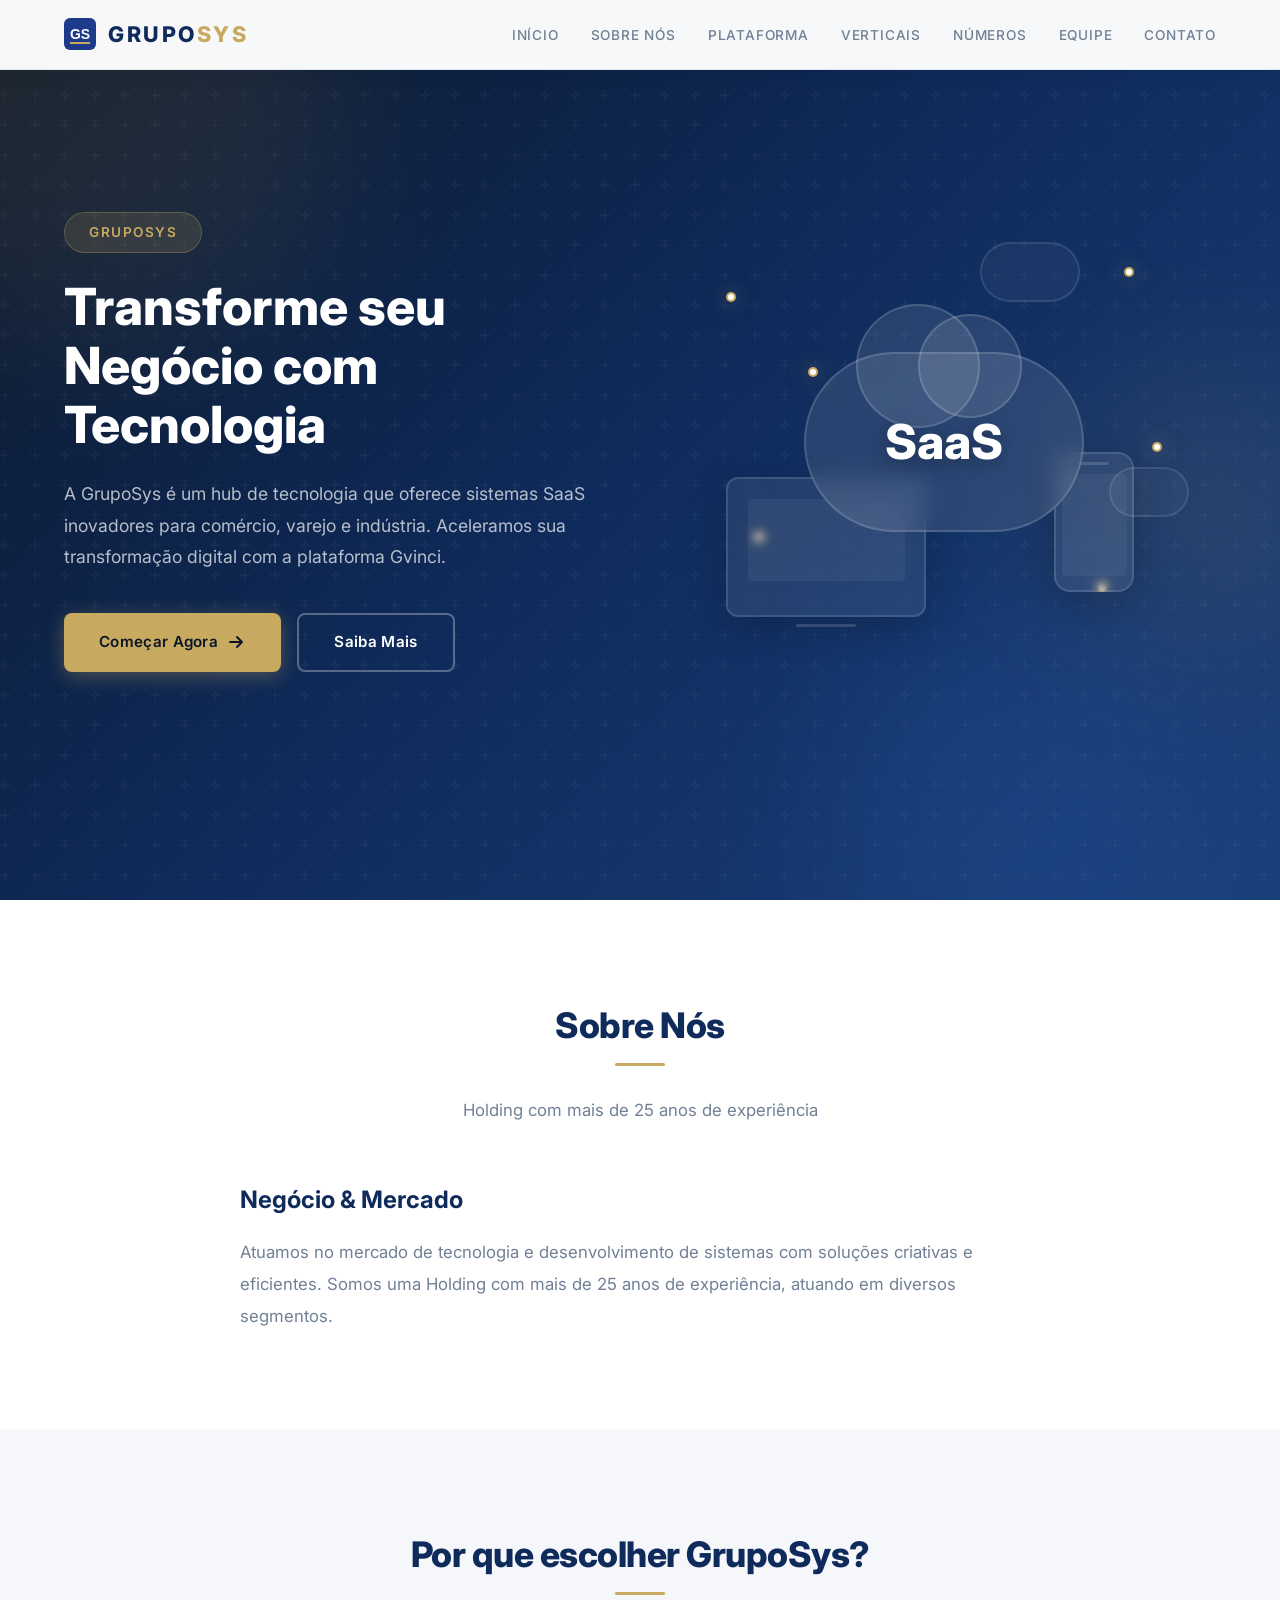
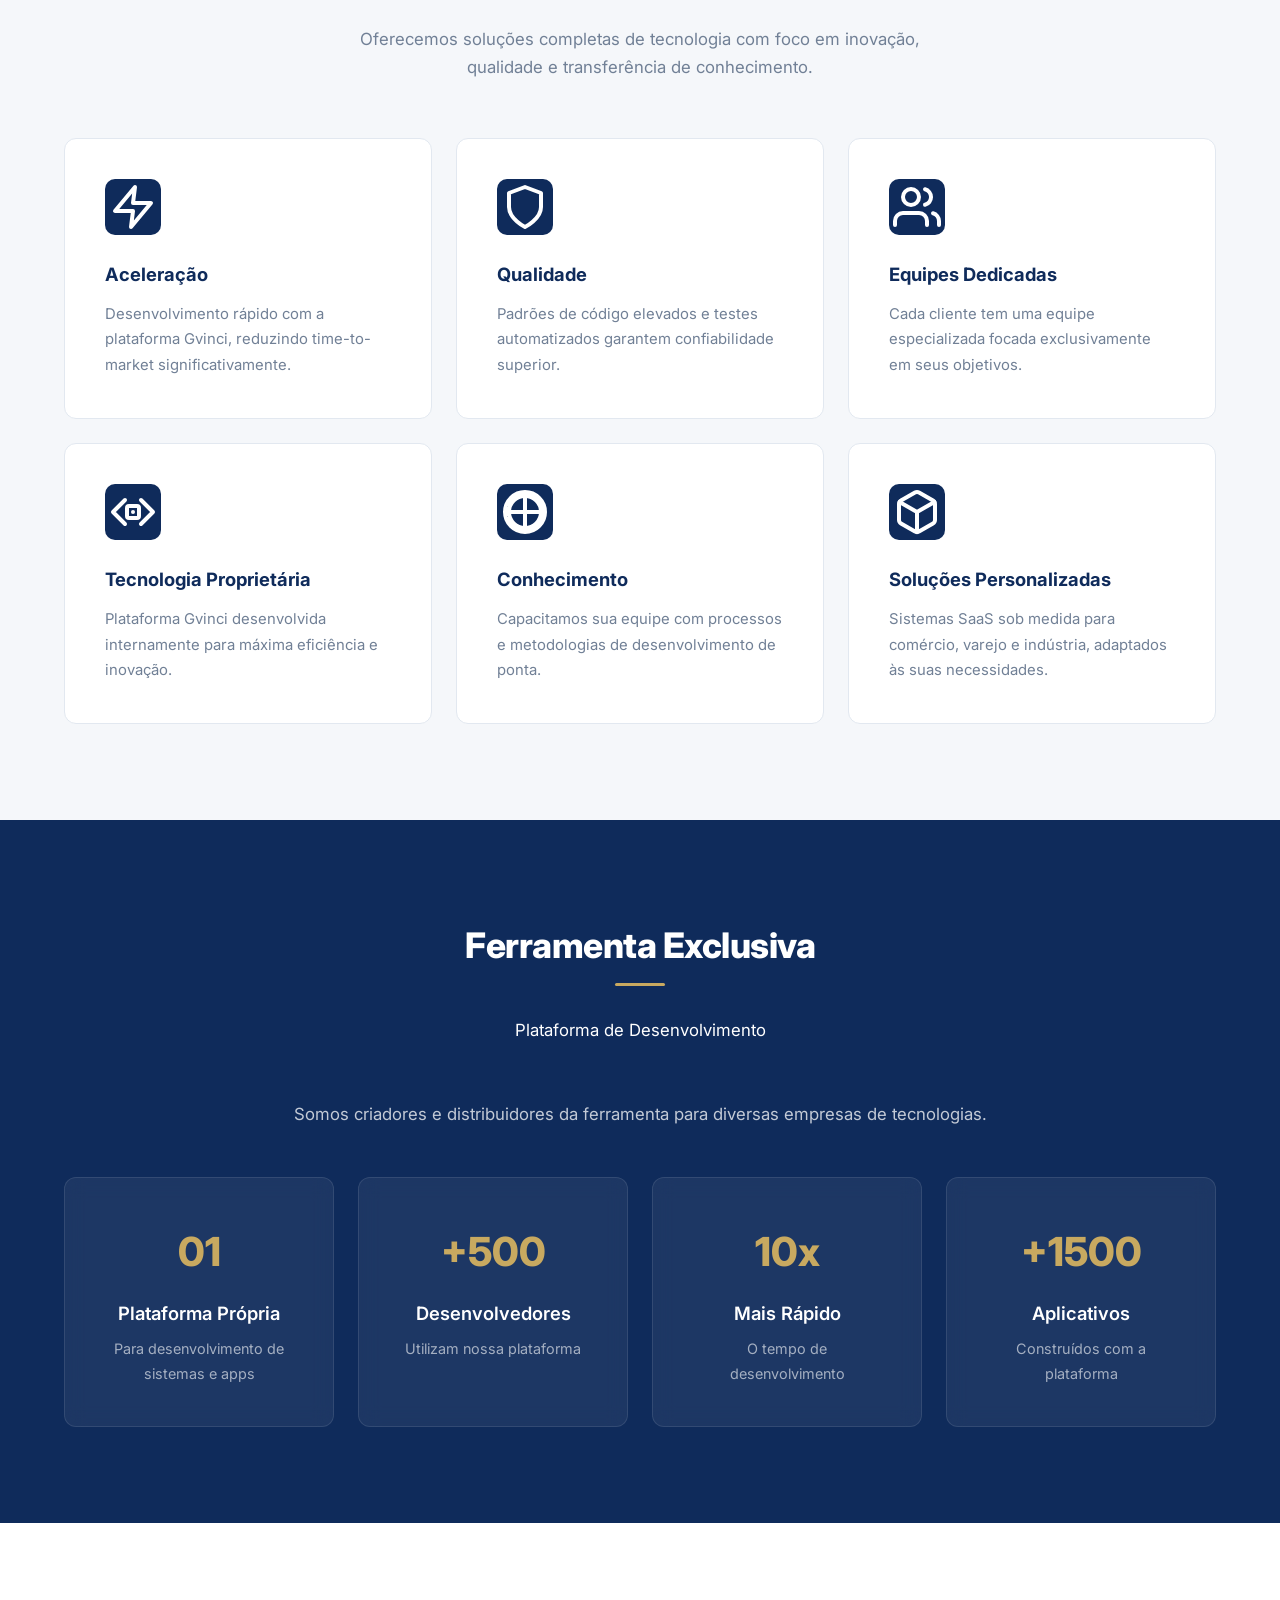
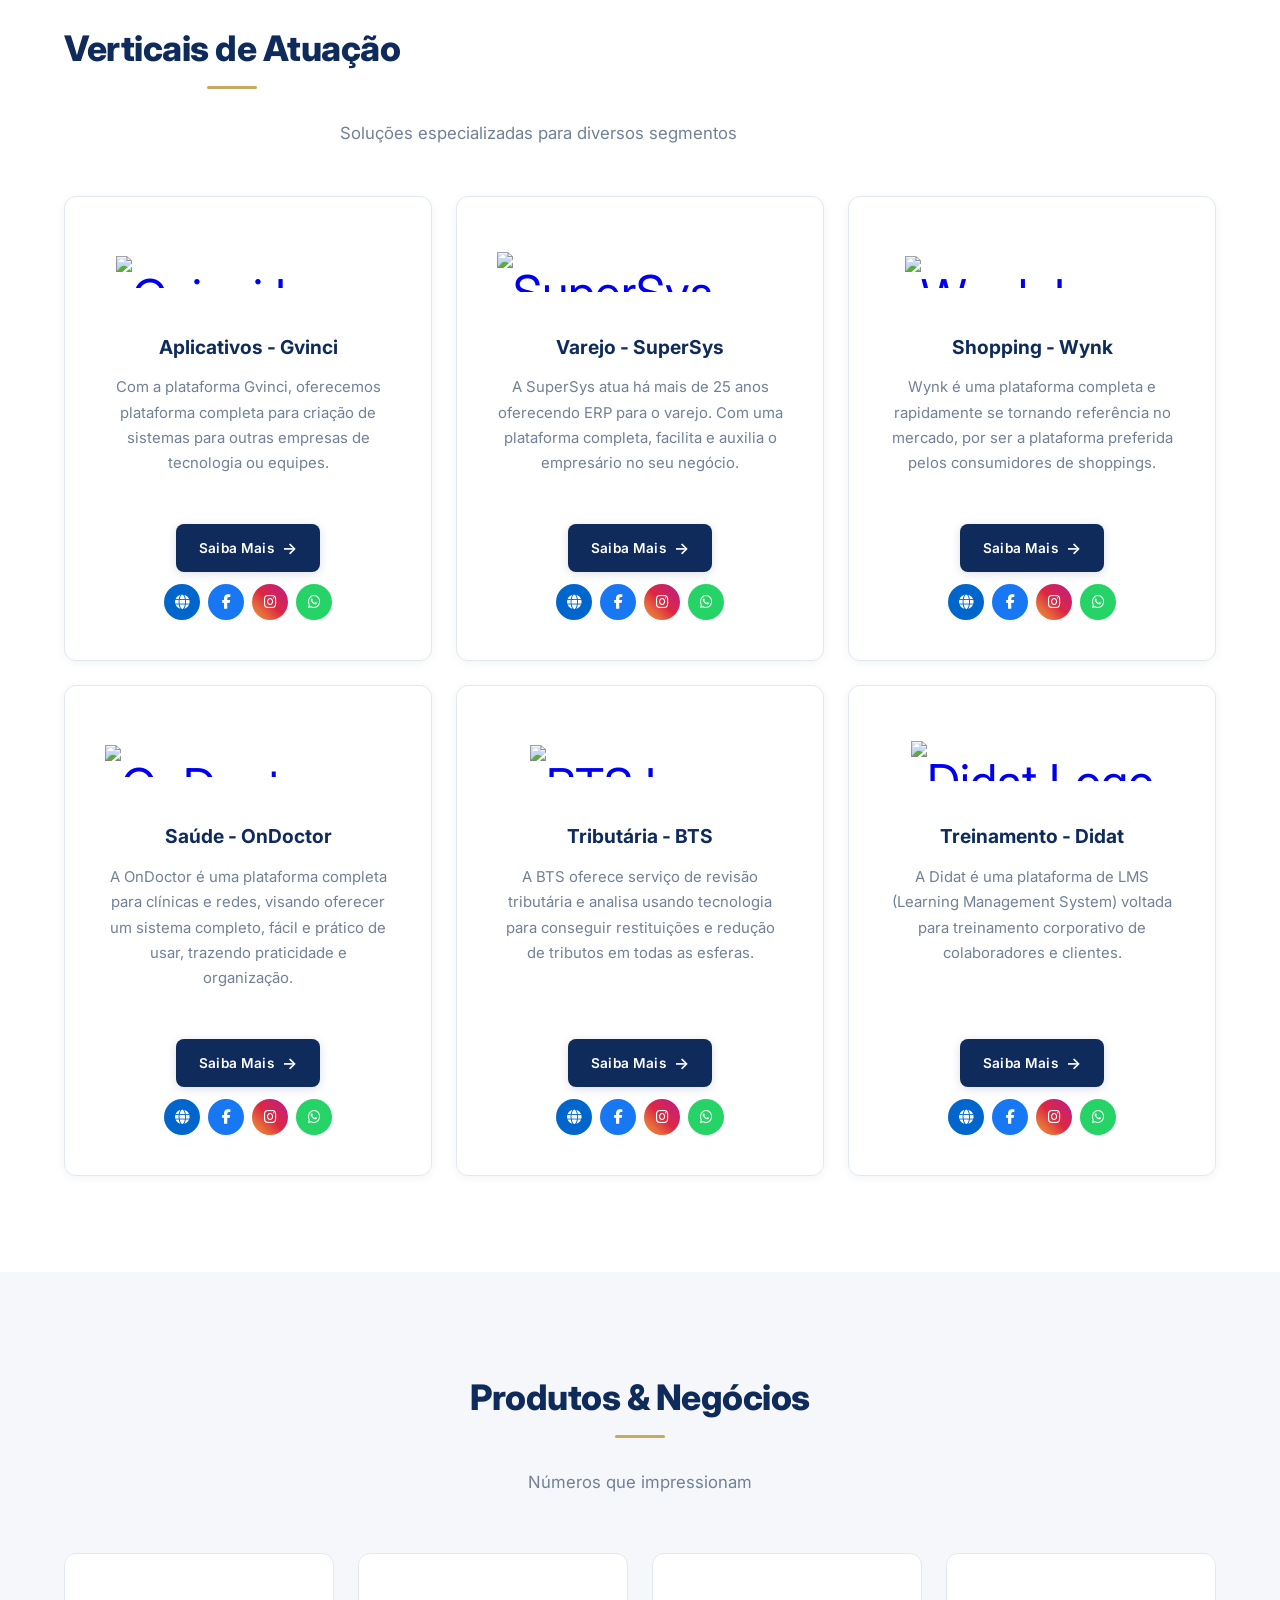
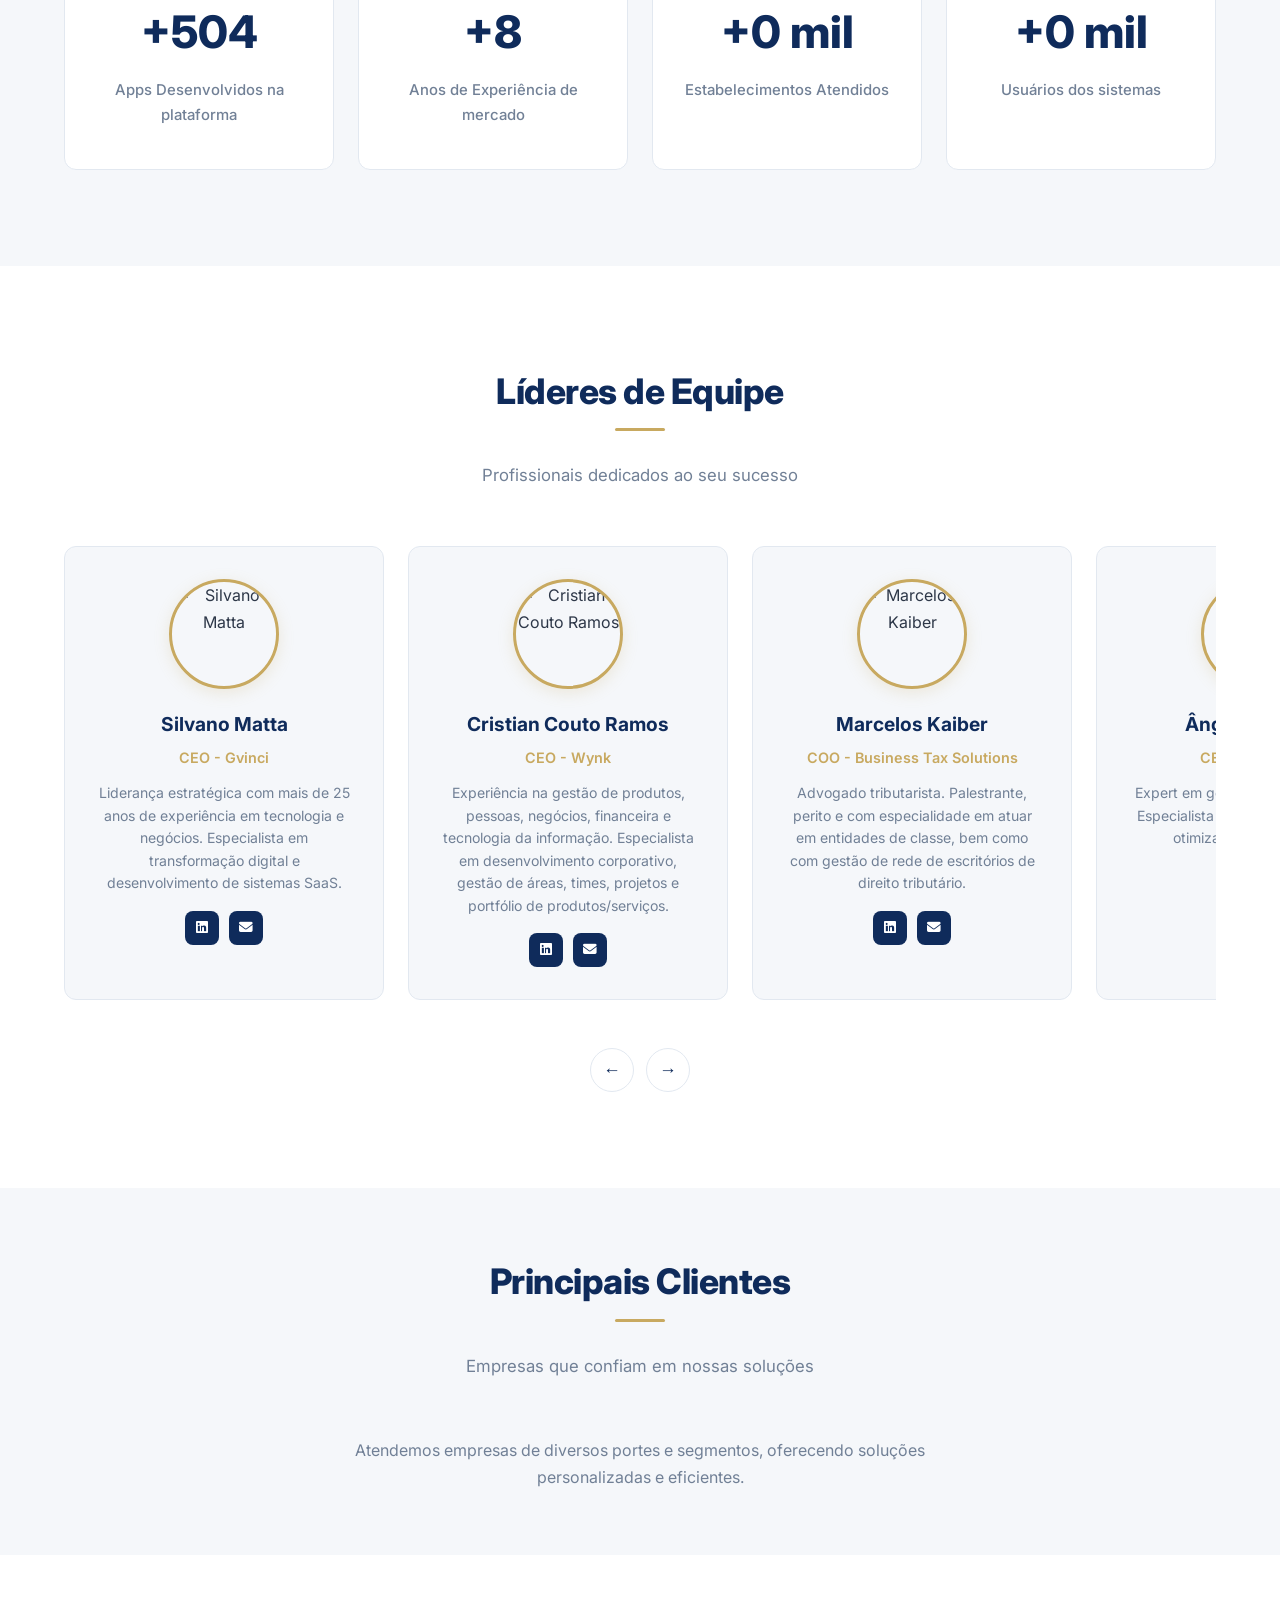
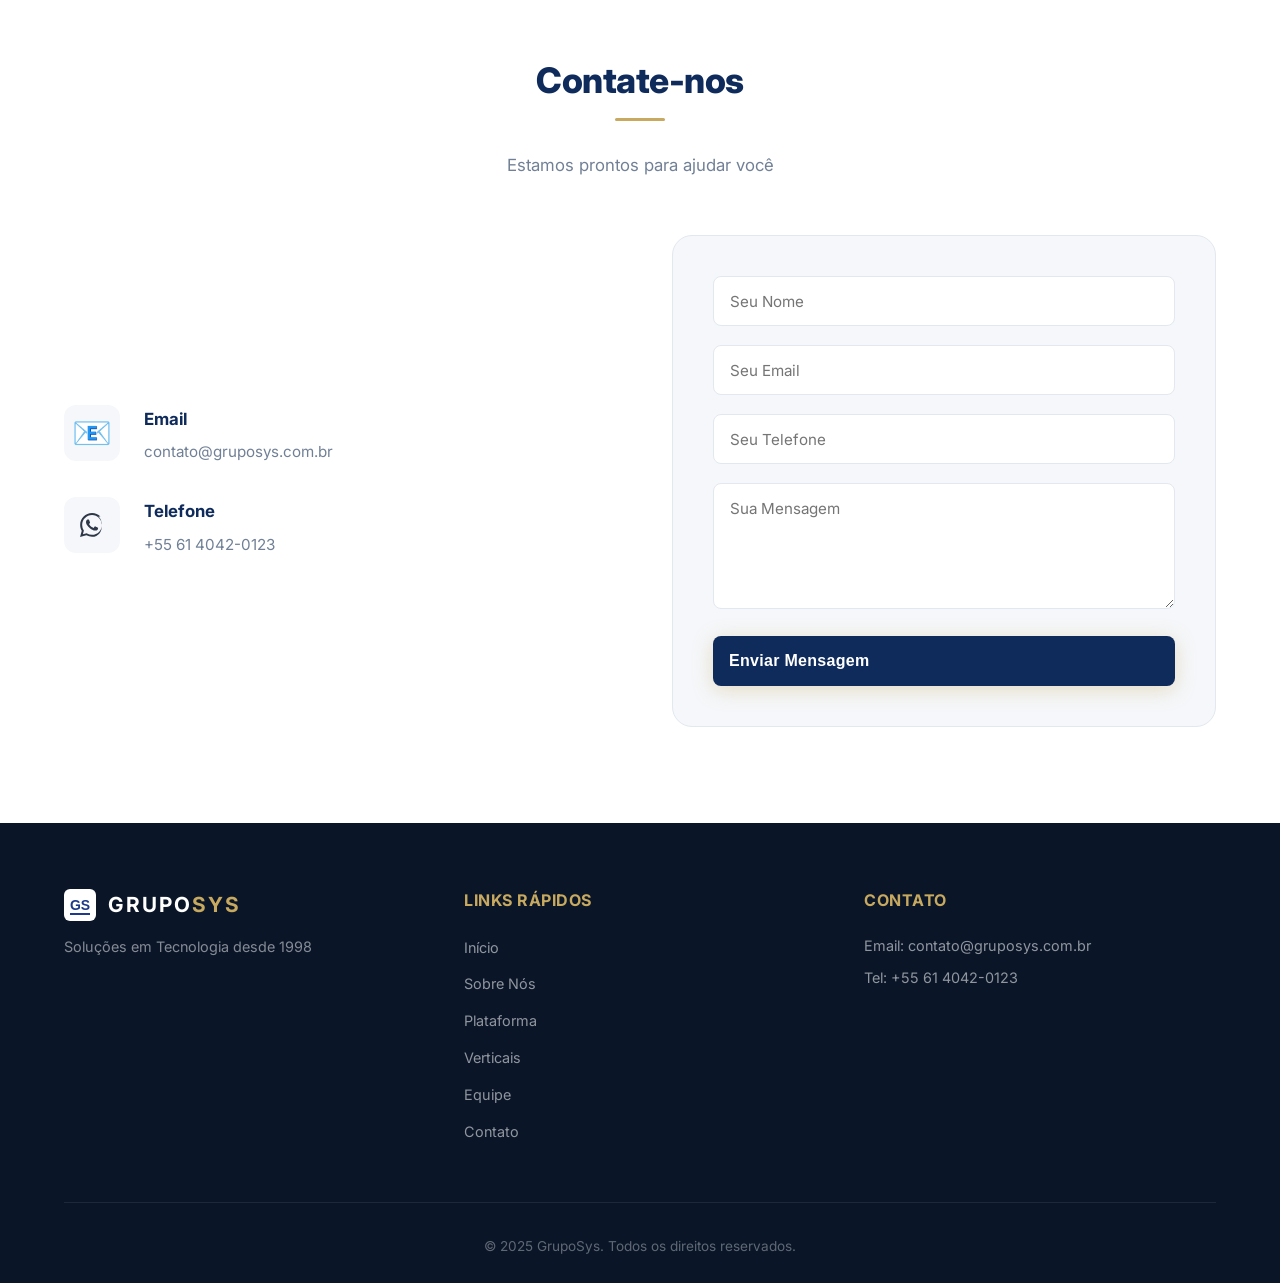
==== commit 2c7eed90: "Implementa imagem PNG base64 para compatibilidade total com WhatsApp - Converte imagem OG para forma" ====
--- a/index.html
+++ b/index.html
@@ -20,11 +20,11 @@
     <meta property="og:url" content="https://www.gruposys.com.br/">
     <meta property="og:title" content="GrupoSys - Soluções em Tecnologia | SaaS Inovadores">
     <meta property="og:description" content="Transforme seu negócio com tecnologia. Hub de inovação com mais de 25 anos, oferecendo sistemas SaaS para comércio, varejo e indústria.">
-    <meta property="og:image" content="https://www.gruposys.com.br/og-image.svg">
-    <meta property="og:image:secure_url" content="https://www.gruposys.com.br/og-image.svg"/>
+    <meta property="og:image" content="[data-uri]">
+    <meta property="og:image:secure_url" content="[data-uri]"/>
     <meta property="og:image:width" content="1200">
     <meta property="og:image:height" content="630">
-    <meta property="og:image:type" content="image/svg+xml">
+    <meta property="og:image:type" content="image/png">
     <meta property="og:image:alt" content="GrupoSys - Soluções em Tecnologia">
     <meta property="og:site_name" content="GrupoSys">
     <meta property="og:locale" content="pt_BR">
@@ -34,18 +34,18 @@
     <meta property="twitter:url" content="https://www.gruposys.com.br/">
     <meta property="twitter:title" content="GrupoSys - Soluções em Tecnologia">
     <meta property="twitter:description" content="Transforme seu negócio com tecnologia. Hub de inovação com sistemas SaaS para comércio, varejo e indústria.">
-    <meta property="twitter:image" content="https://www.gruposys.com.br/og-image.svg">
+    <meta property="twitter:image" content="[data-uri]">
     <meta property="twitter:image:alt" content="GrupoSys - Soluções em Tecnologia">
     
     <!-- WhatsApp specific -->
-    <meta property="og:image" content="https://www.gruposys.com.br/og-image.svg">
-    <meta property="og:image:type" content="image/svg+xml">
+    <meta property="og:image" content="[data-uri]">
+    <meta property="og:image:type" content="image/png">
     <meta property="og:image:width" content="1200">
     <meta property="og:image:height" content="630">
     
     <!-- Additional meta tags for better sharing -->
-    <meta name="image" content="https://www.gruposys.com.br/og-image.svg">
-    <meta property="og:image" content="https://www.gruposys.com.br/og-image.svg">
+    <meta name="image" content="[data-uri]">
+    <meta property="og:image" content="[data-uri]">
     
     <!-- Additional SEO -->
     <link rel="canonical" href="https://www.gruposys.com.br/">
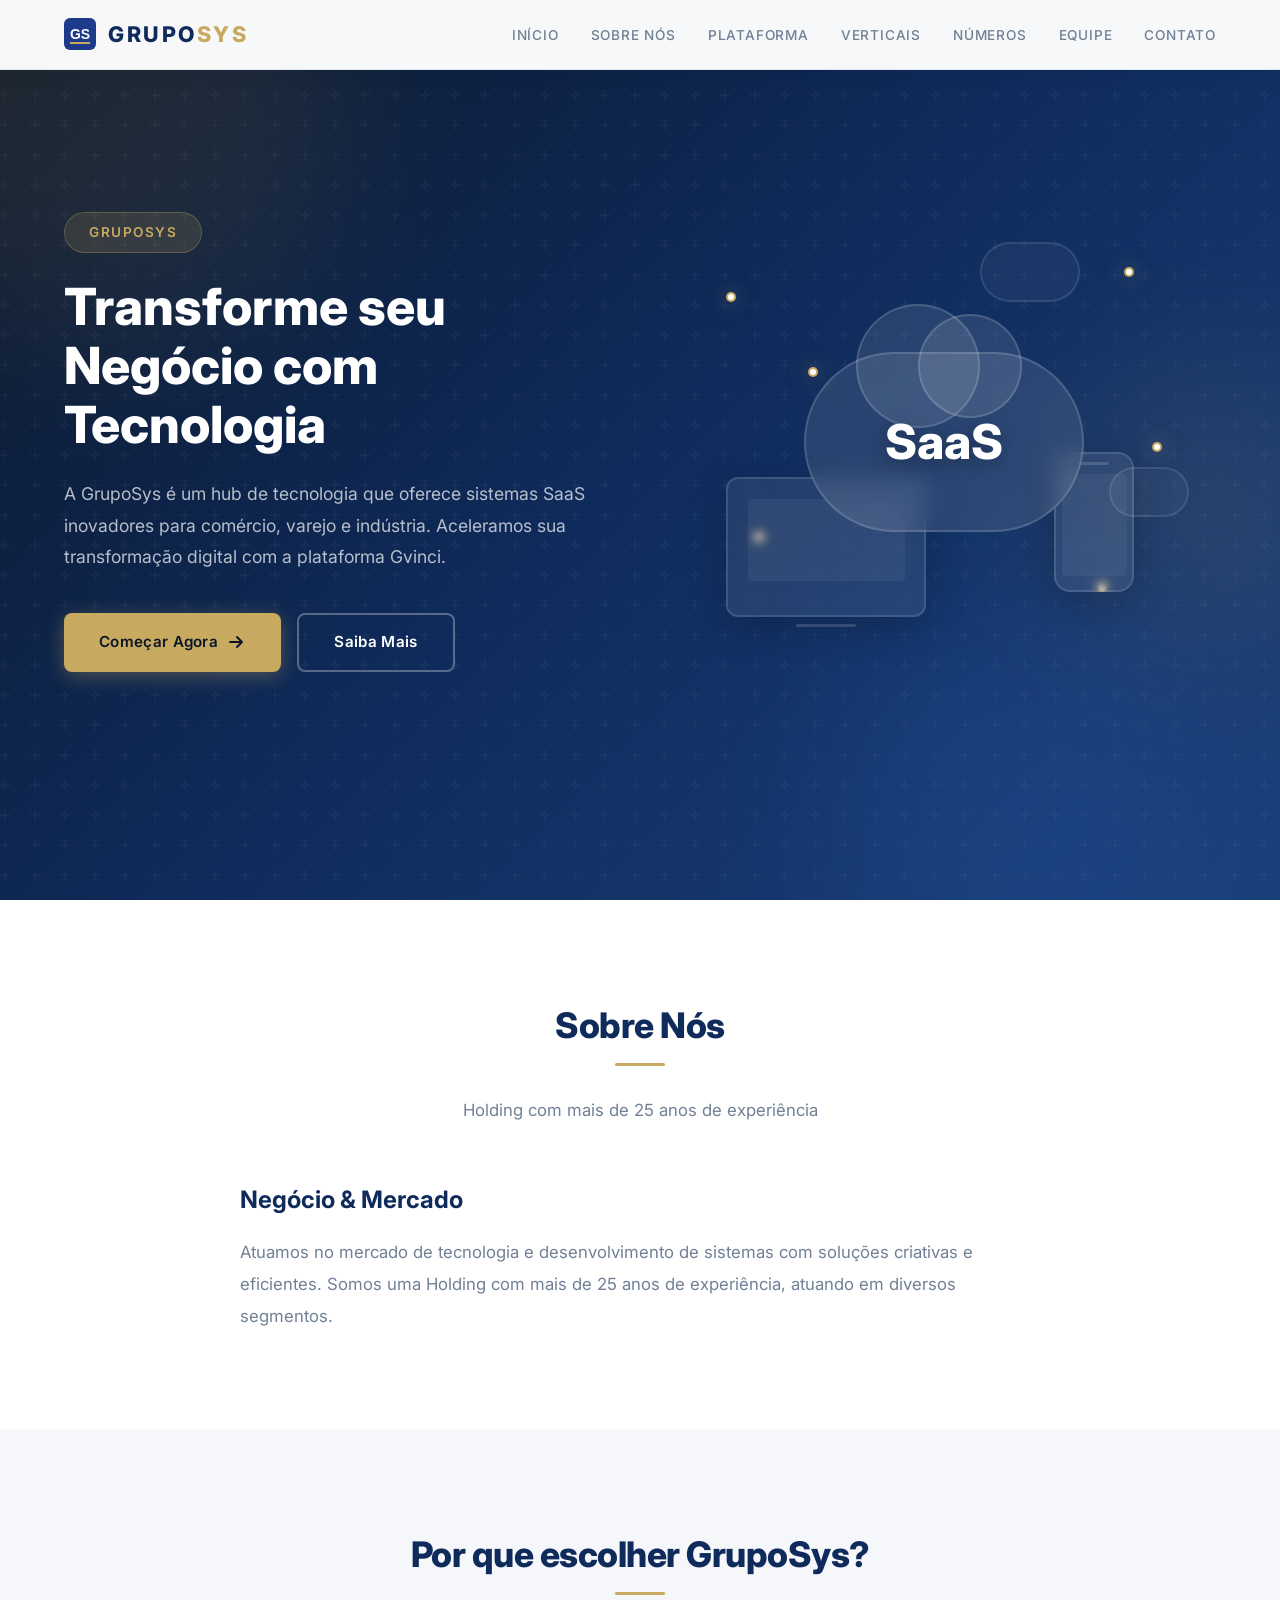
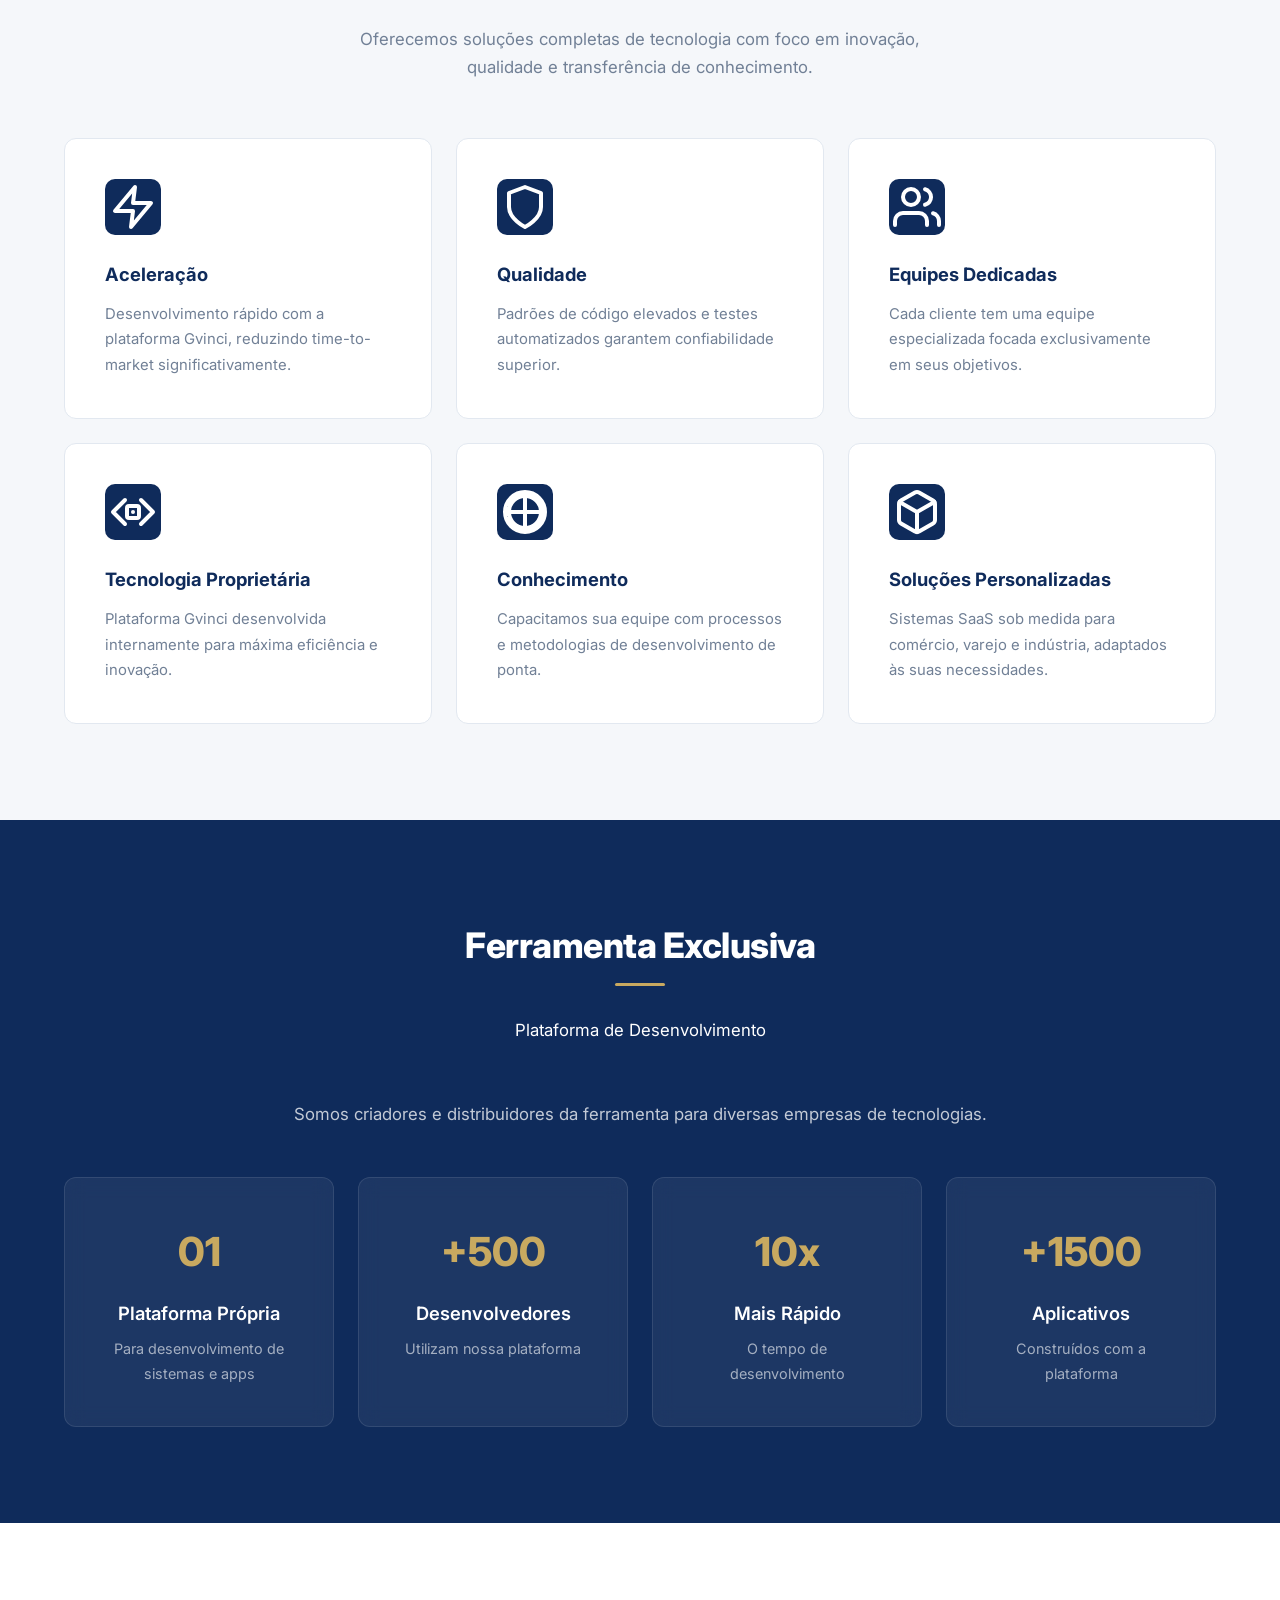
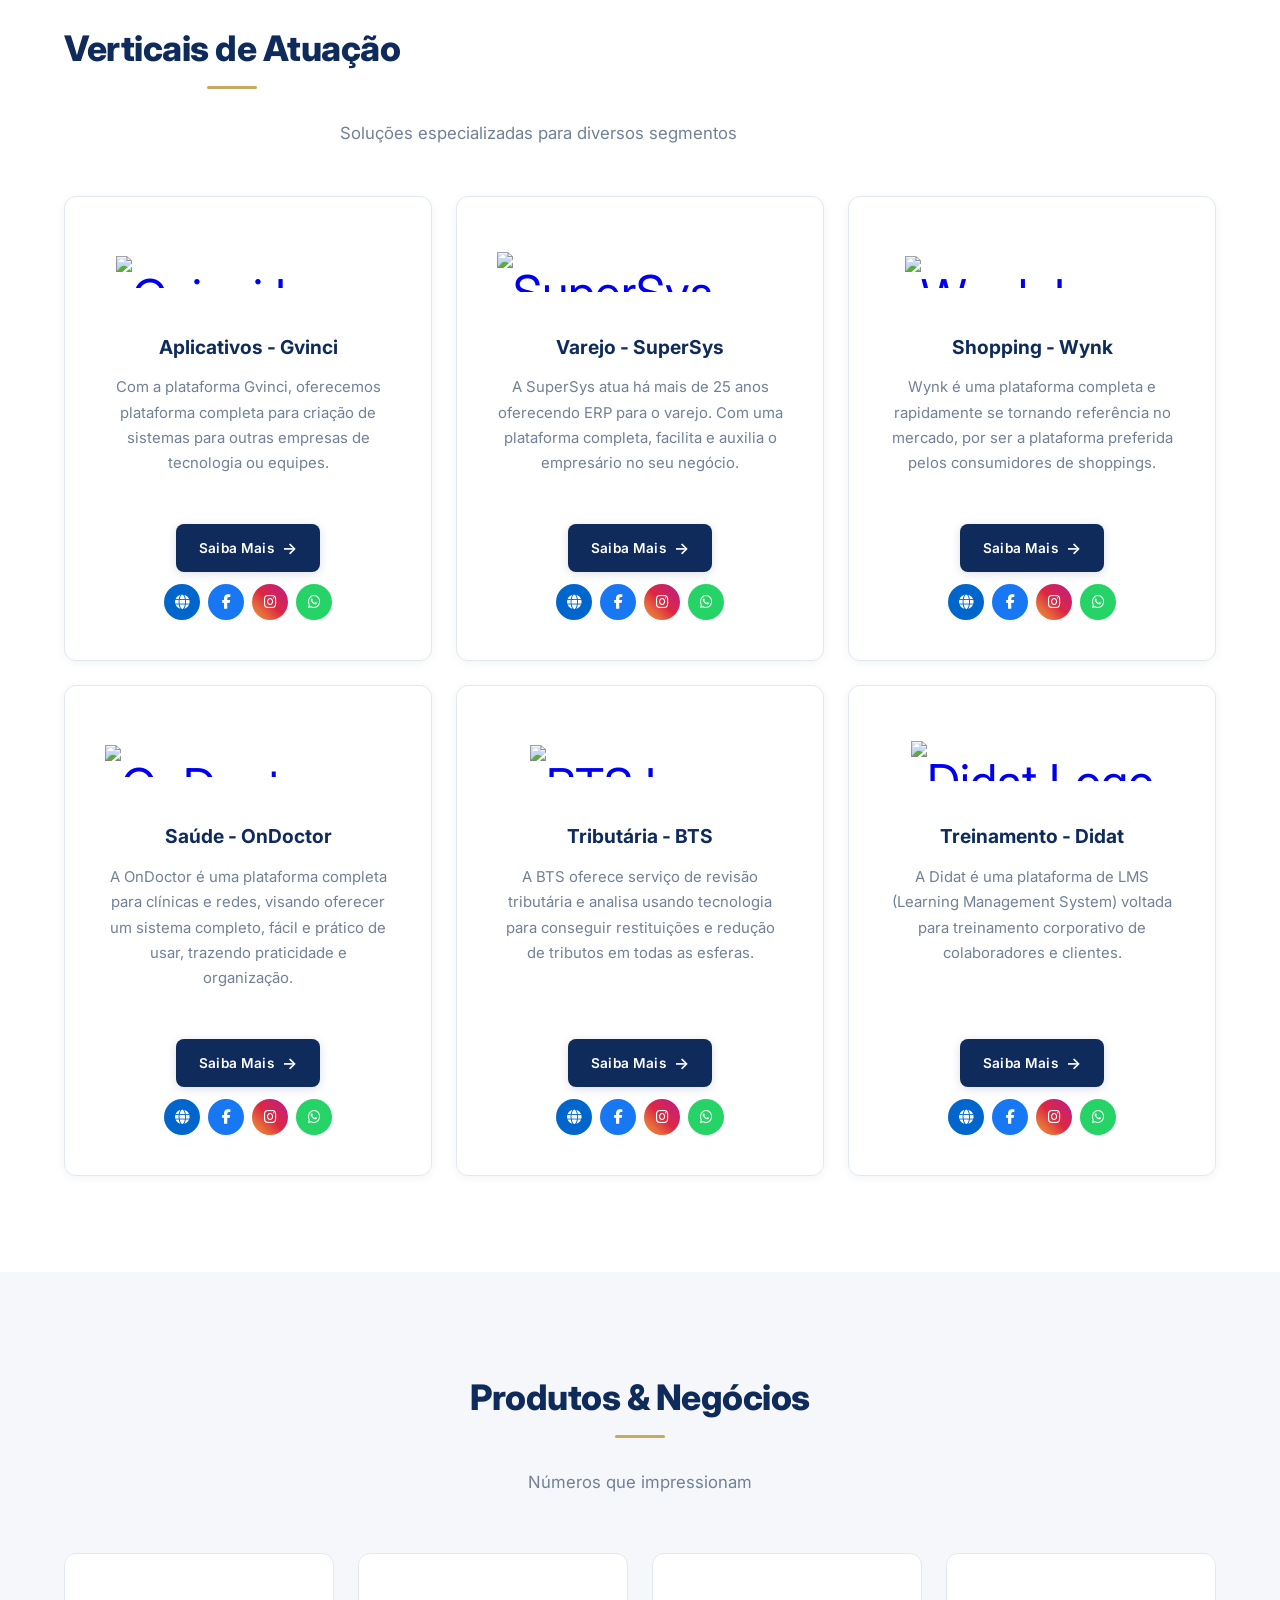
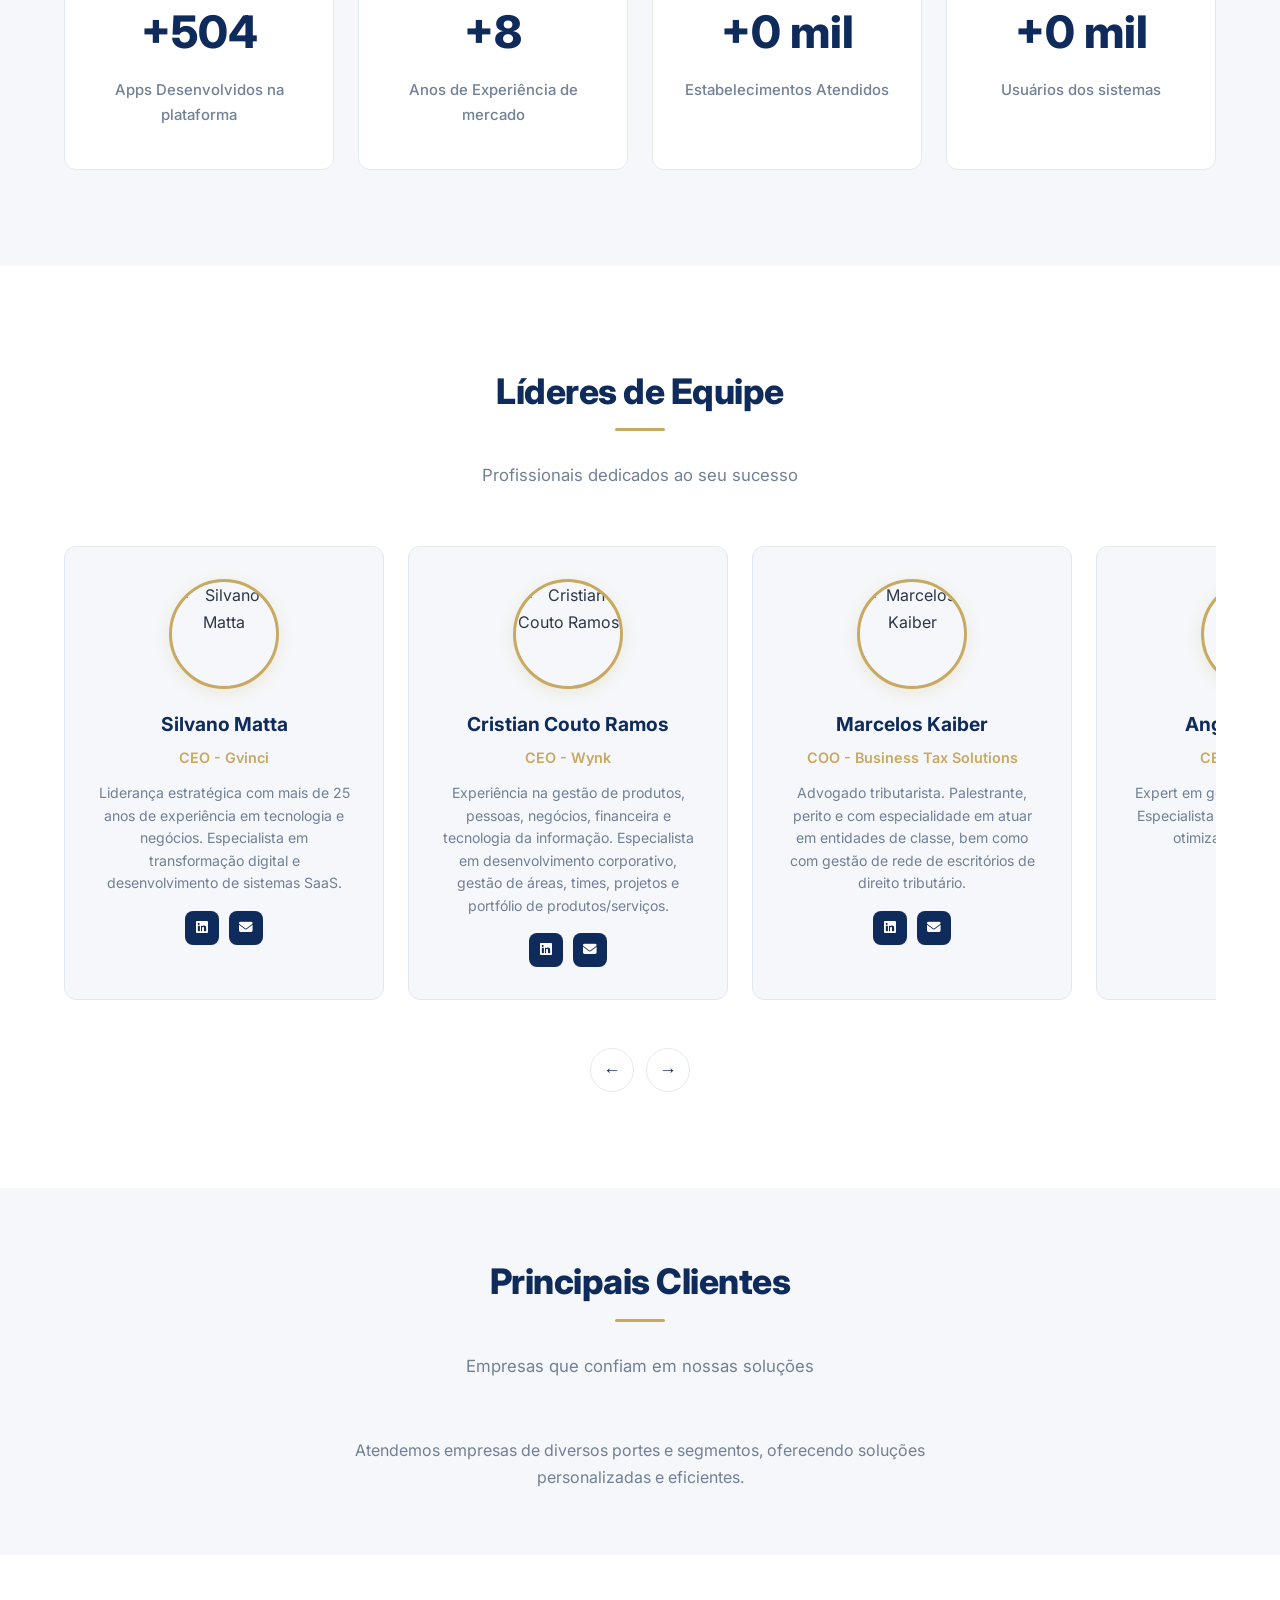
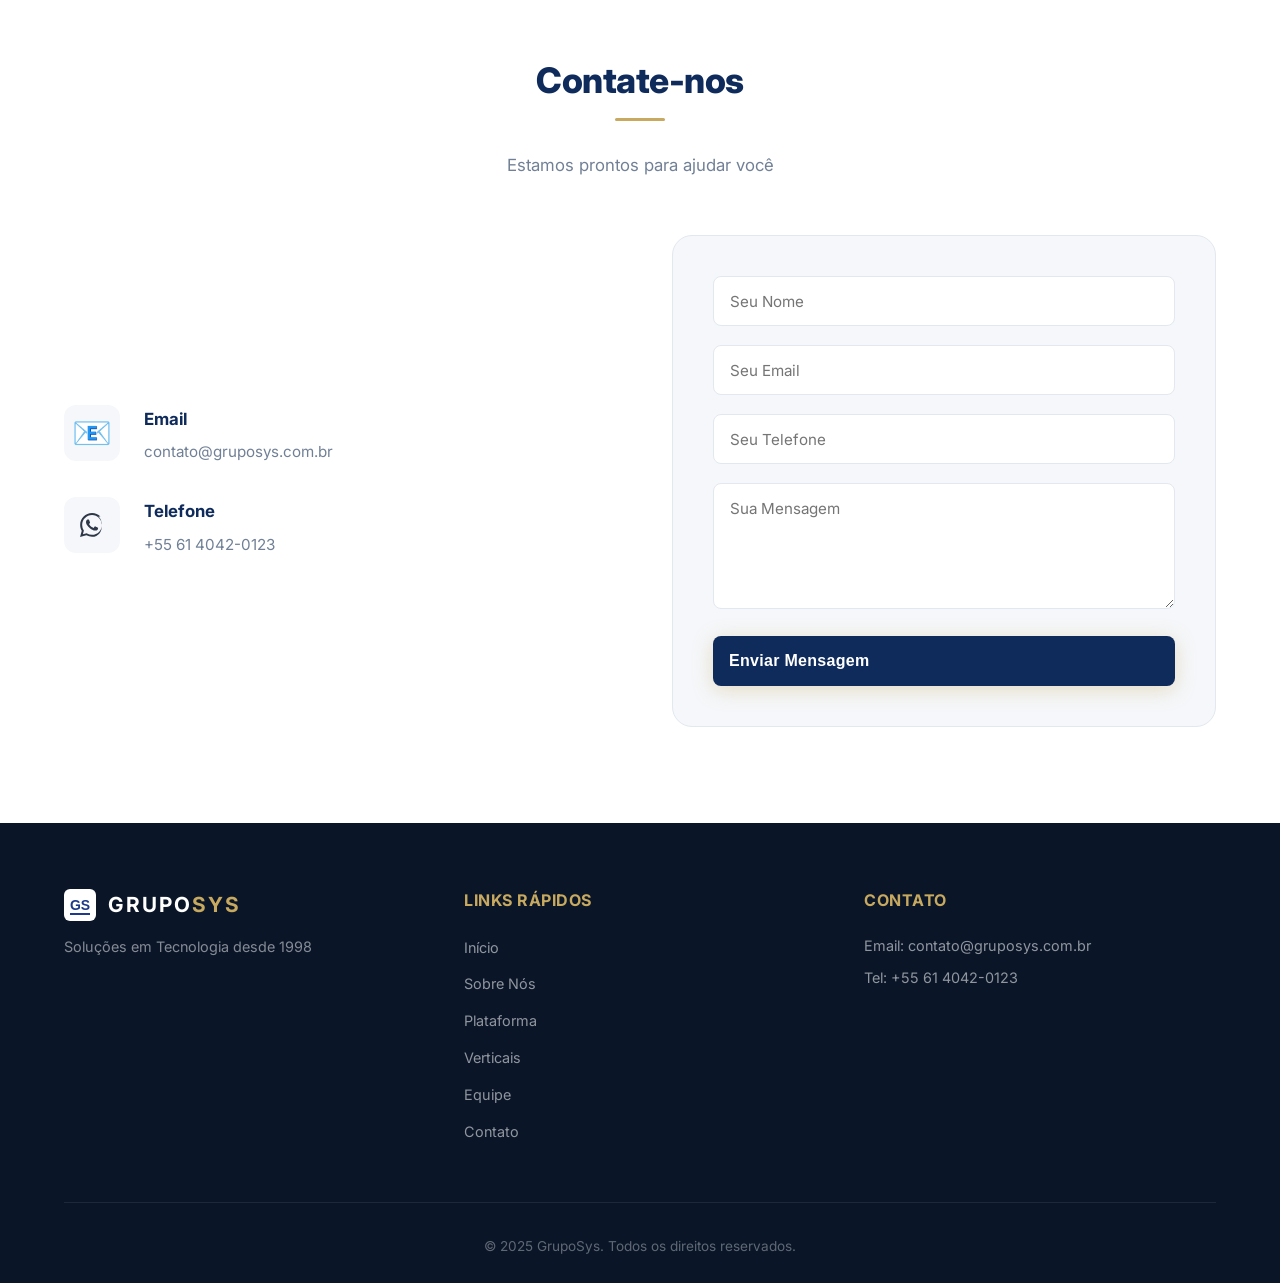
==== commit 52d57ca7: "Publica imagem OG PNG base64 para compartilhamento WhatsApp - Implementa solução definitiva para exi" ====
--- a/index.html
+++ b/index.html
@@ -521,7 +521,7 @@
                             <img src="https://media.licdn.com/dms/image/v2/C4E03AQEdQgPR_rOVag/profile-displayphoto-shrink_800_800/profile-displayphoto-shrink_800_800/0/1619184791496?e=1772668800&v=beta&t=HuMfMADmFWWOOqDYNQbOkaAZTe58WX5lMIWjz4jkix8" alt="Ângela Cristina">
                         </div>
                         <div class="member-info">
-                            <h3>Ângela Cristina</h3>
+                            <h3>Angela Cristina</h3>
                             <p class="member-role">CEO - Supersys</p>
                             <p class="member-bio">Expert em gestão empresarial e ERP. Especialista em gestão de equipes e otimização de processos.</p>
                             <div class="member-social">
@@ -549,7 +549,7 @@
                             <img src="https://media.licdn.com/dms/image/v2/C4E03AQF3Megknb9eXA/profile-displayphoto-shrink_800_800/profile-displayphoto-shrink_800_800/0/1608758733319?e=1772668800&v=beta&t=z_Oqbr97DfZo3K1m78UMeC_ovTLrRhTxUoU2VKCd4Y0" alt="Adélcio">
                         </div>
                         <div class="member-info">
-                            <h3>Adélcio Marcos</h3>
+                            <h3>Adelcio Marcos</h3>
                             <p class="member-role">CTO - OnDoctor</p>
                             <p class="member-bio">Profissional com mais de 20 anos de experiência na área de desenvolvimento de software. Certificado Microsoft em segurança e Banco de Dados.</p>
                             <div class="member-social">
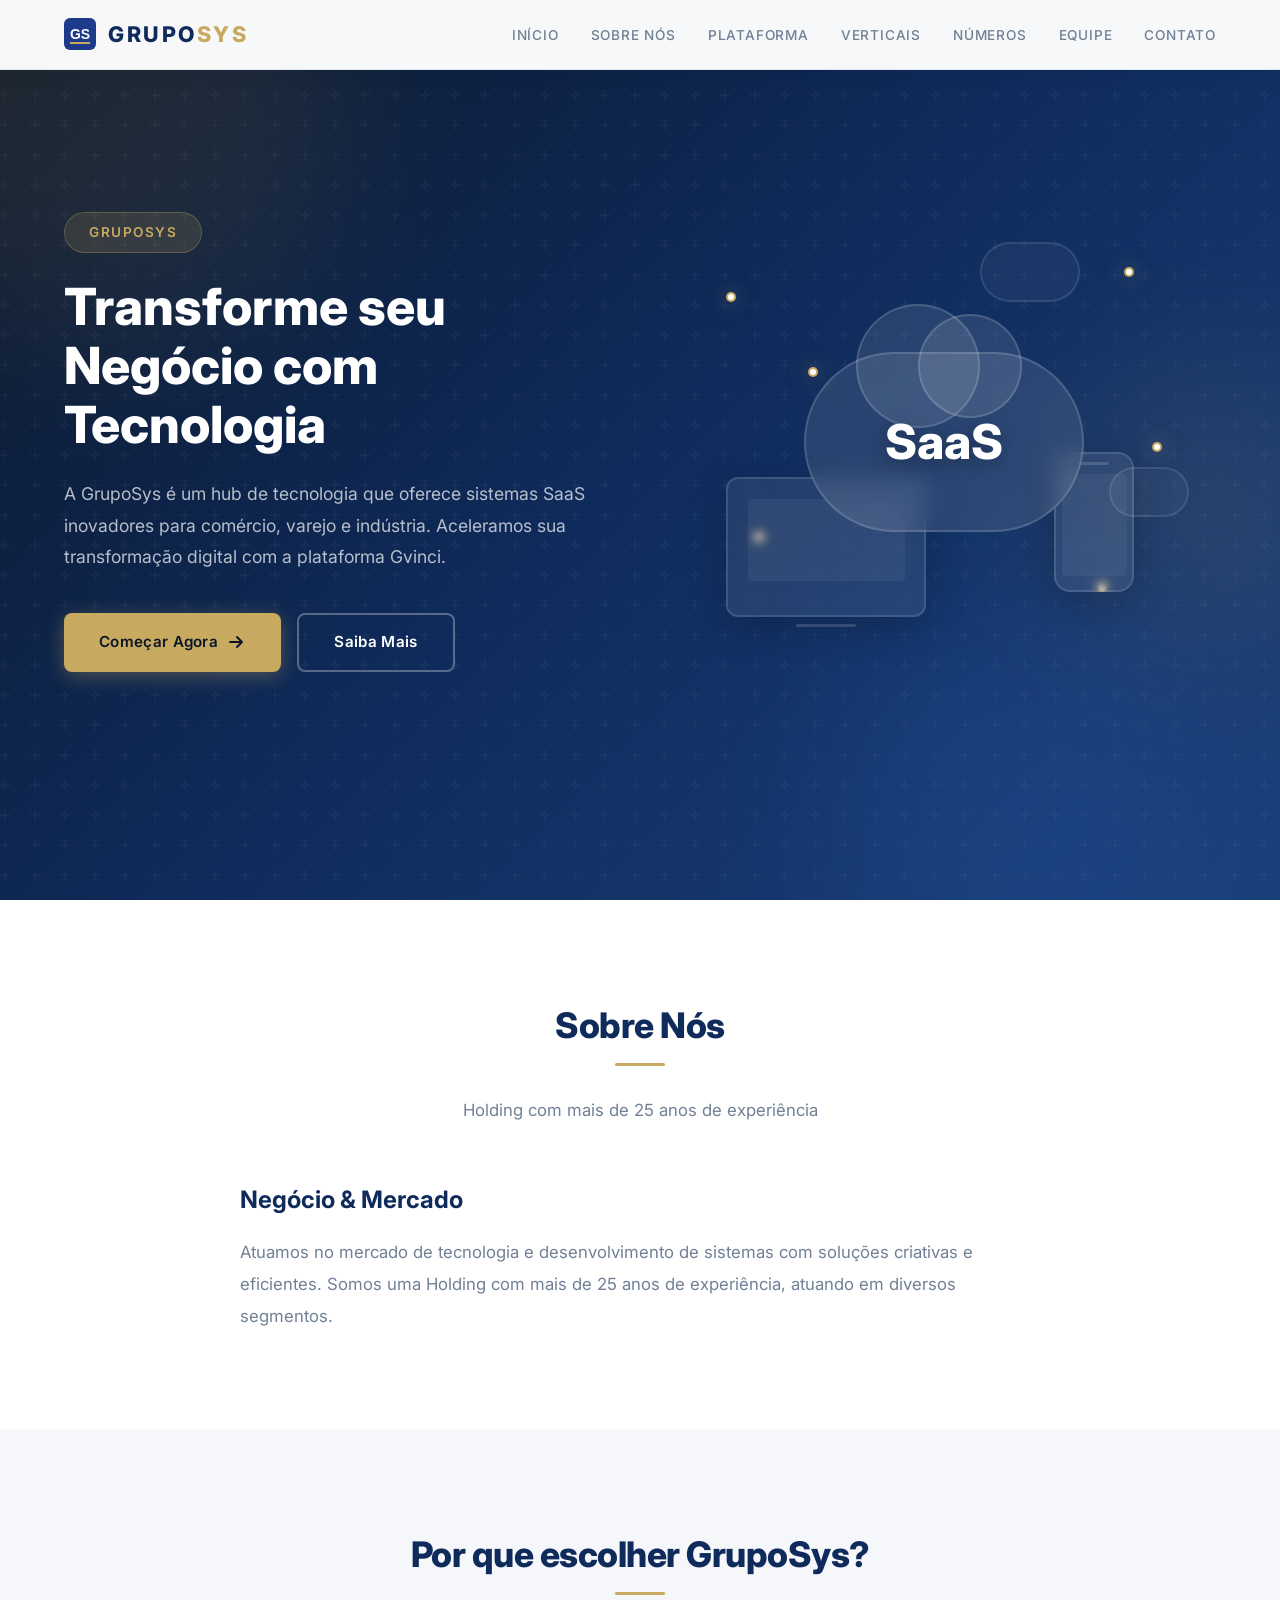
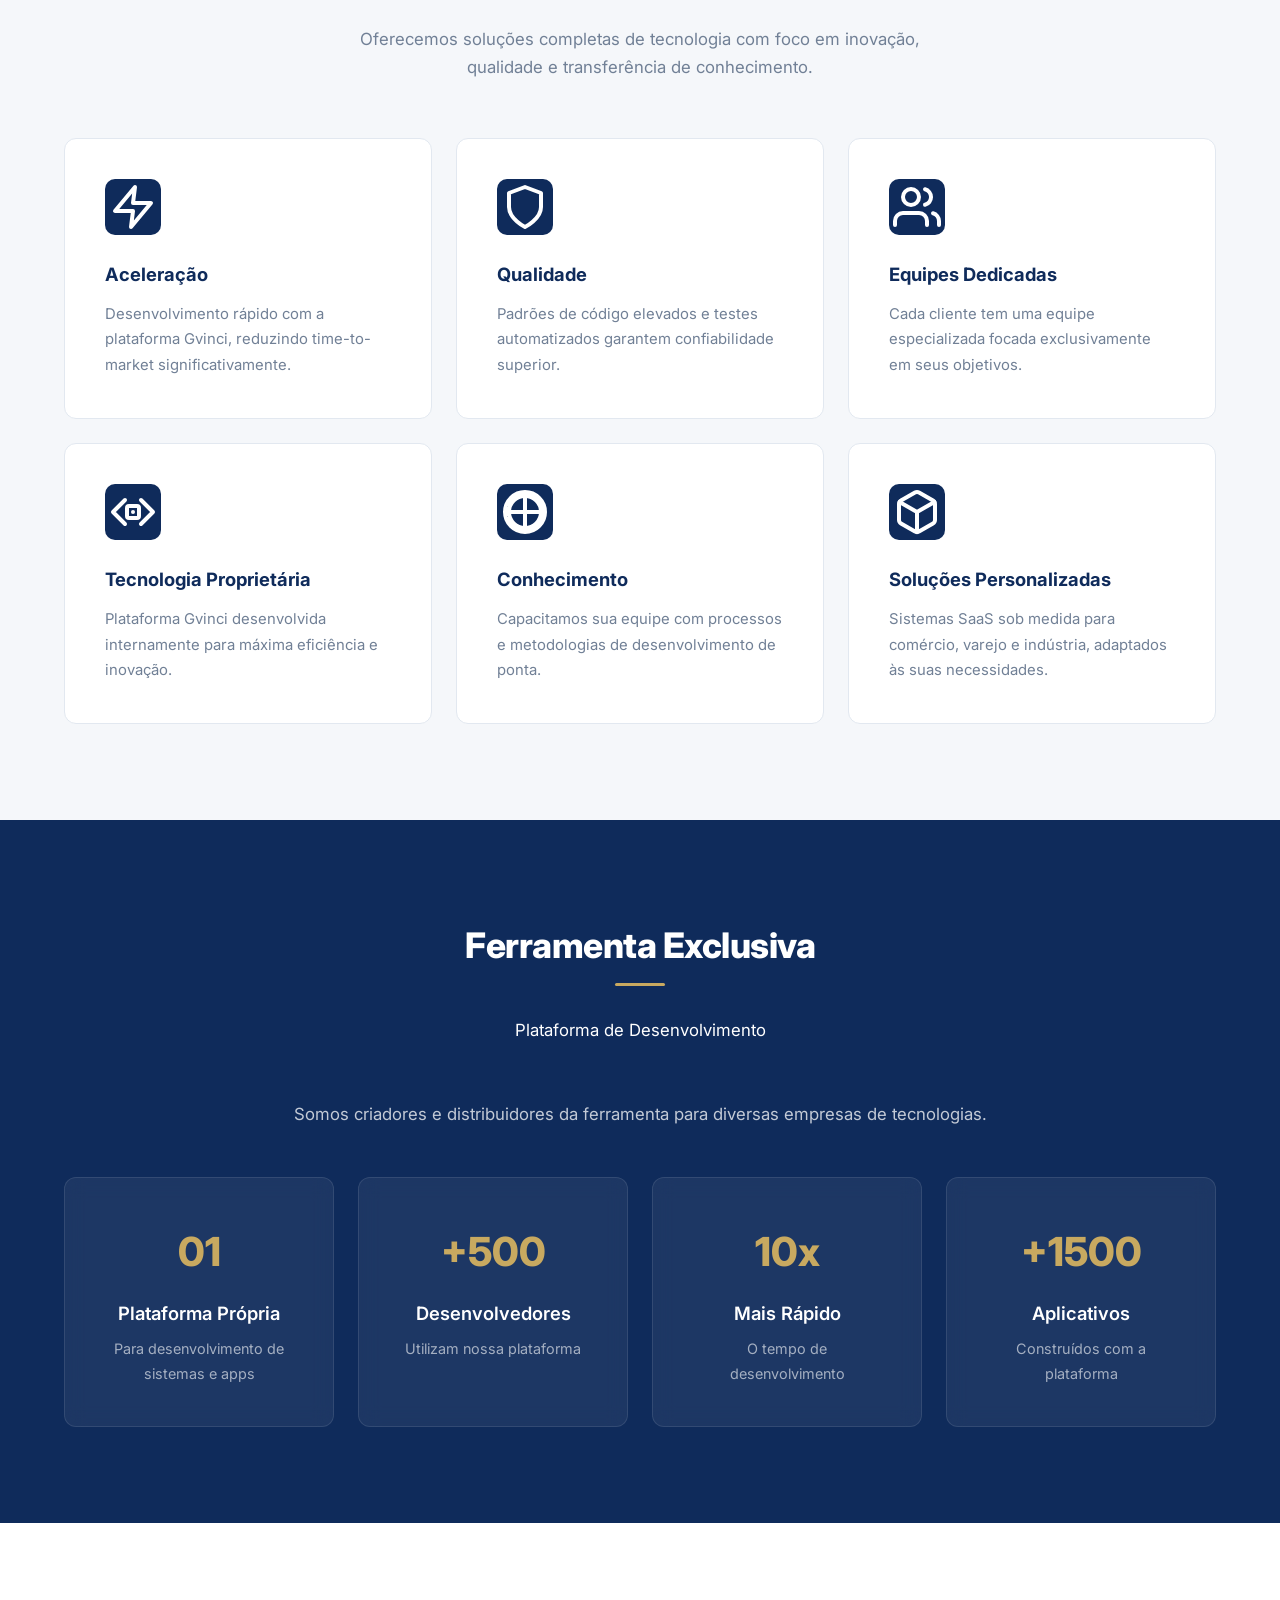
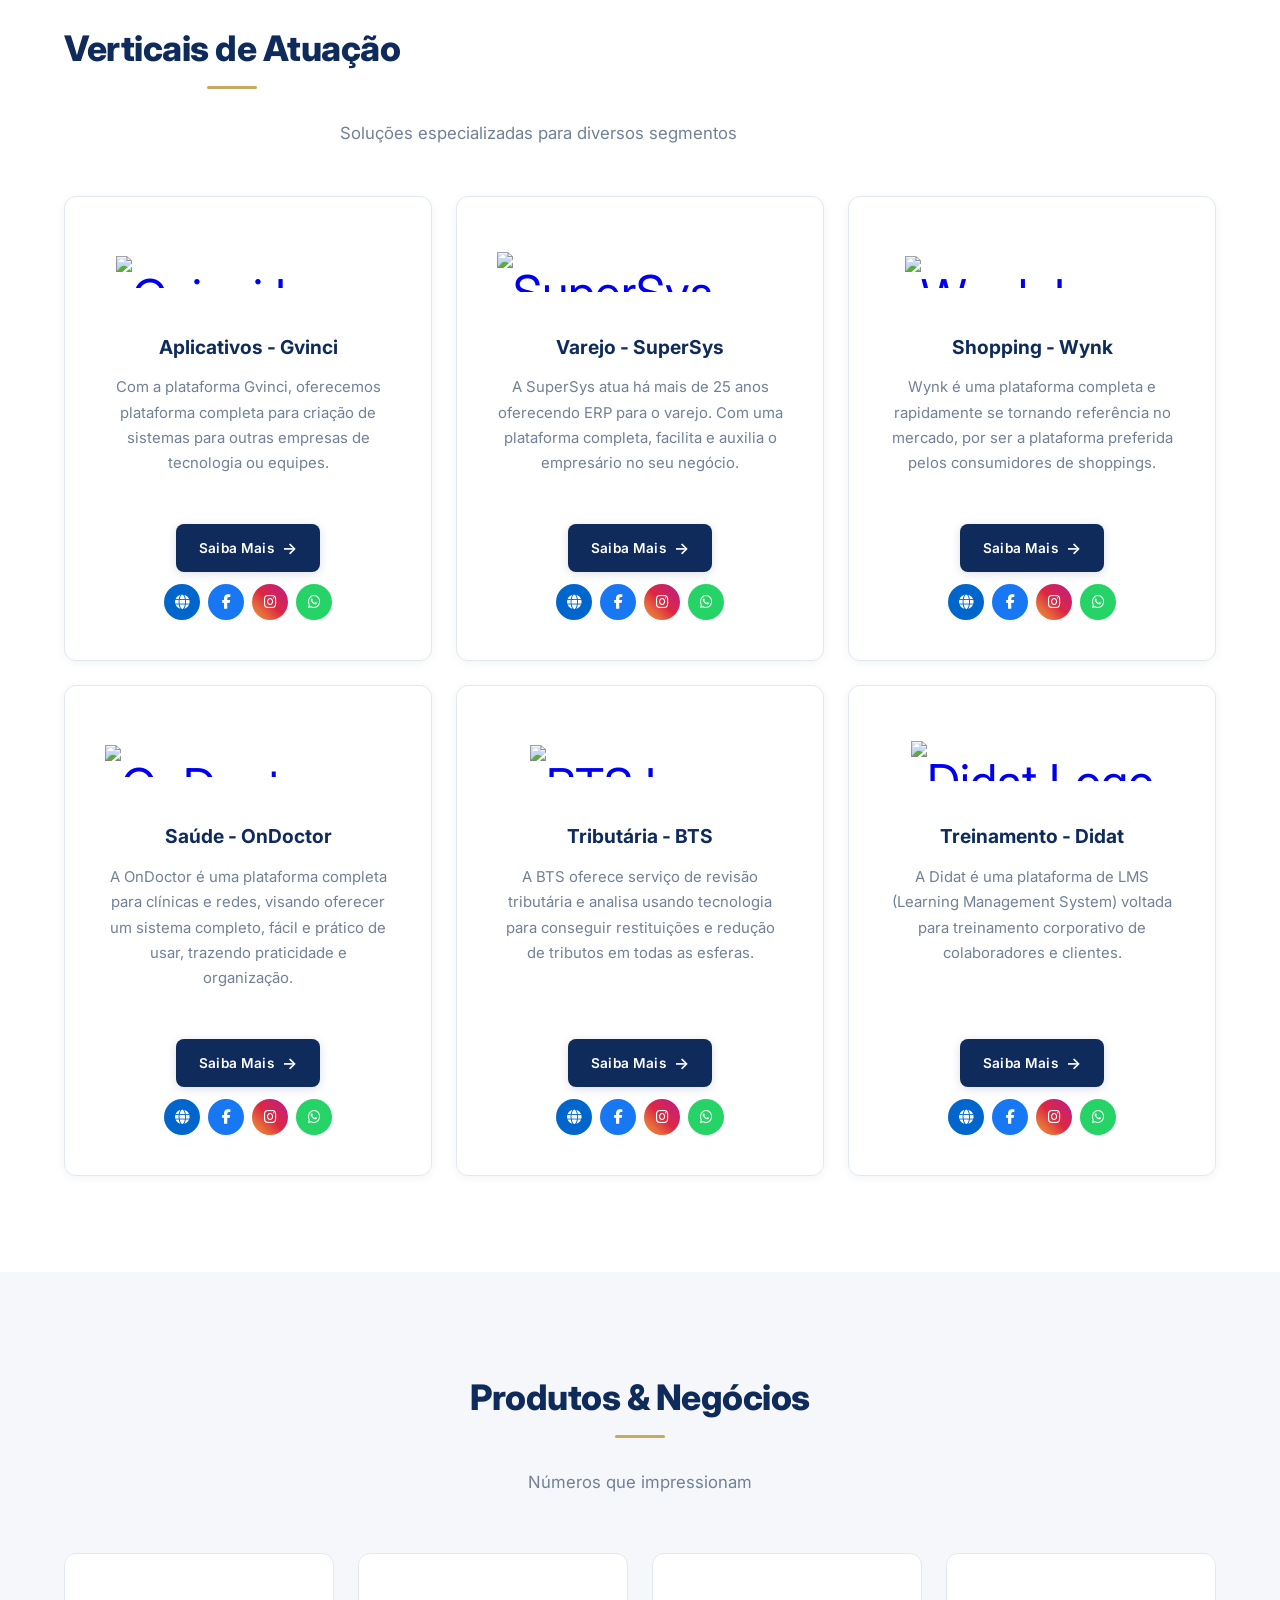
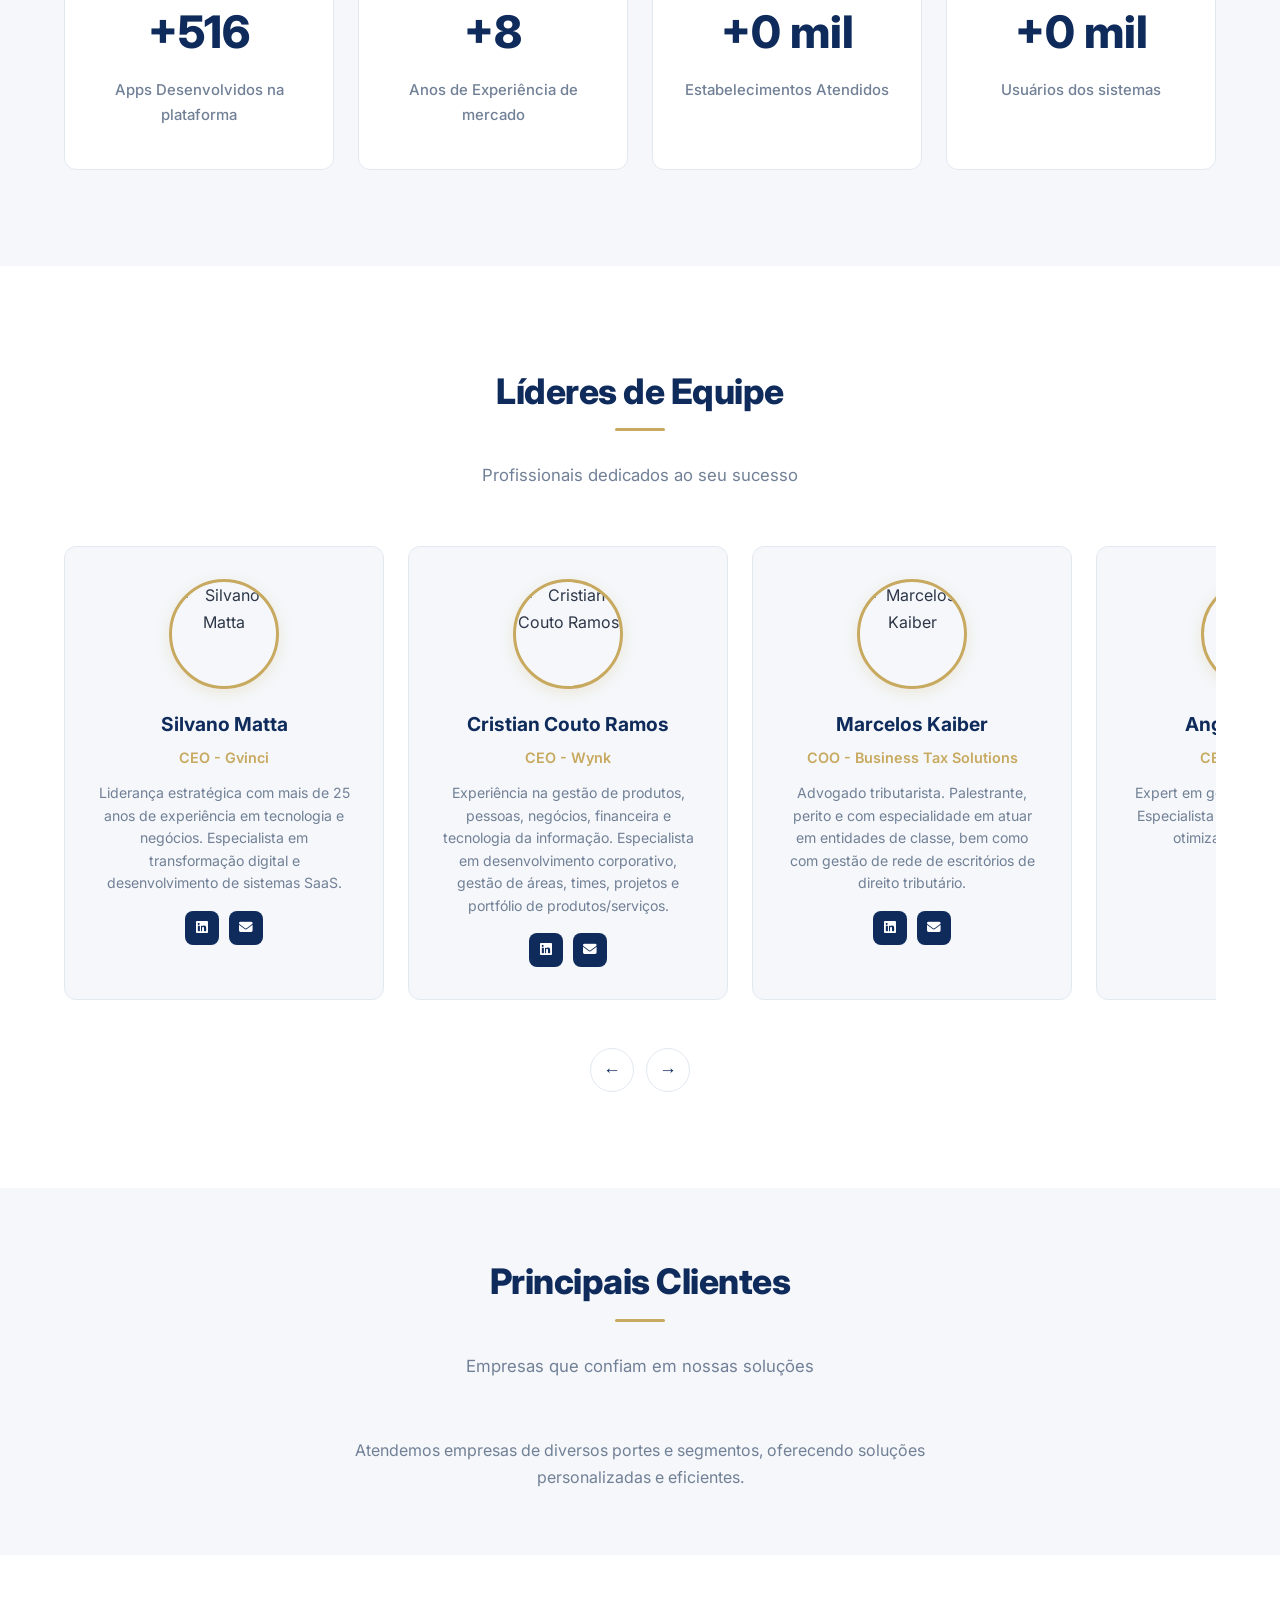
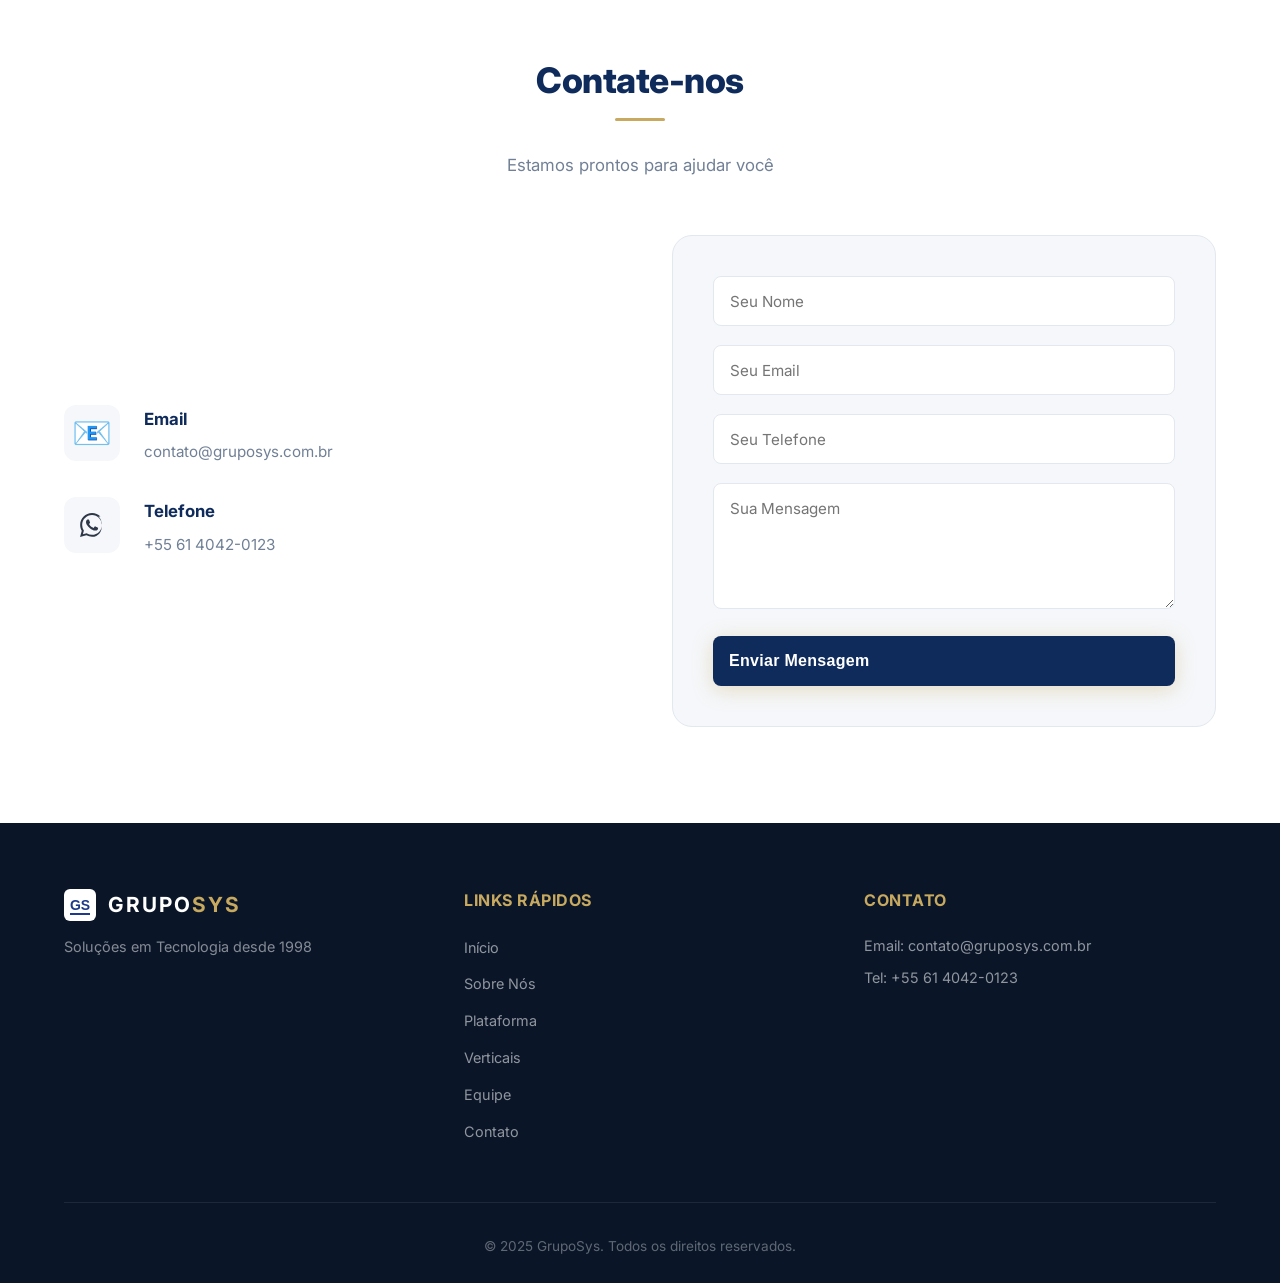
==== commit f6fafd50: "Corrige imagem OG para WhatsApp - usa URL pública PNG PROBLEMA IDENTIFICADO: - WhatsApp NÃO aceita i" ====
--- a/index.html
+++ b/index.html
@@ -20,8 +20,8 @@
     <meta property="og:url" content="https://www.gruposys.com.br/">
     <meta property="og:title" content="GrupoSys - Soluções em Tecnologia | SaaS Inovadores">
     <meta property="og:description" content="Transforme seu negócio com tecnologia. Hub de inovação com mais de 25 anos, oferecendo sistemas SaaS para comércio, varejo e indústria.">
-    <meta property="og:image" content="[data-uri]">
-    <meta property="og:image:secure_url" content="[data-uri]"/>
+    <meta property="og:image" content="https://www.gruposys.com.br/og-image.png">
+    <meta property="og:image:secure_url" content="https://www.gruposys.com.br/og-image.png"/>
     <meta property="og:image:width" content="1200">
     <meta property="og:image:height" content="630">
     <meta property="og:image:type" content="image/png">
@@ -34,18 +34,18 @@
     <meta property="twitter:url" content="https://www.gruposys.com.br/">
     <meta property="twitter:title" content="GrupoSys - Soluções em Tecnologia">
     <meta property="twitter:description" content="Transforme seu negócio com tecnologia. Hub de inovação com sistemas SaaS para comércio, varejo e indústria.">
-    <meta property="twitter:image" content="[data-uri]">
+    <meta property="twitter:image" content="https://www.gruposys.com.br/og-image.png">
     <meta property="twitter:image:alt" content="GrupoSys - Soluções em Tecnologia">
     
     <!-- WhatsApp specific -->
-    <meta property="og:image" content="[data-uri]">
+    <meta property="og:image" content="https://www.gruposys.com.br/og-image.png">
     <meta property="og:image:type" content="image/png">
     <meta property="og:image:width" content="1200">
     <meta property="og:image:height" content="630">
     
     <!-- Additional meta tags for better sharing -->
-    <meta name="image" content="[data-uri]">
-    <meta property="og:image" content="[data-uri]">
+    <meta name="image" content="https://www.gruposys.com.br/og-image.png">
+    <meta property="og:image" content="https://www.gruposys.com.br/og-image.png">
     
     <!-- Additional SEO -->
     <link rel="canonical" href="https://www.gruposys.com.br/">
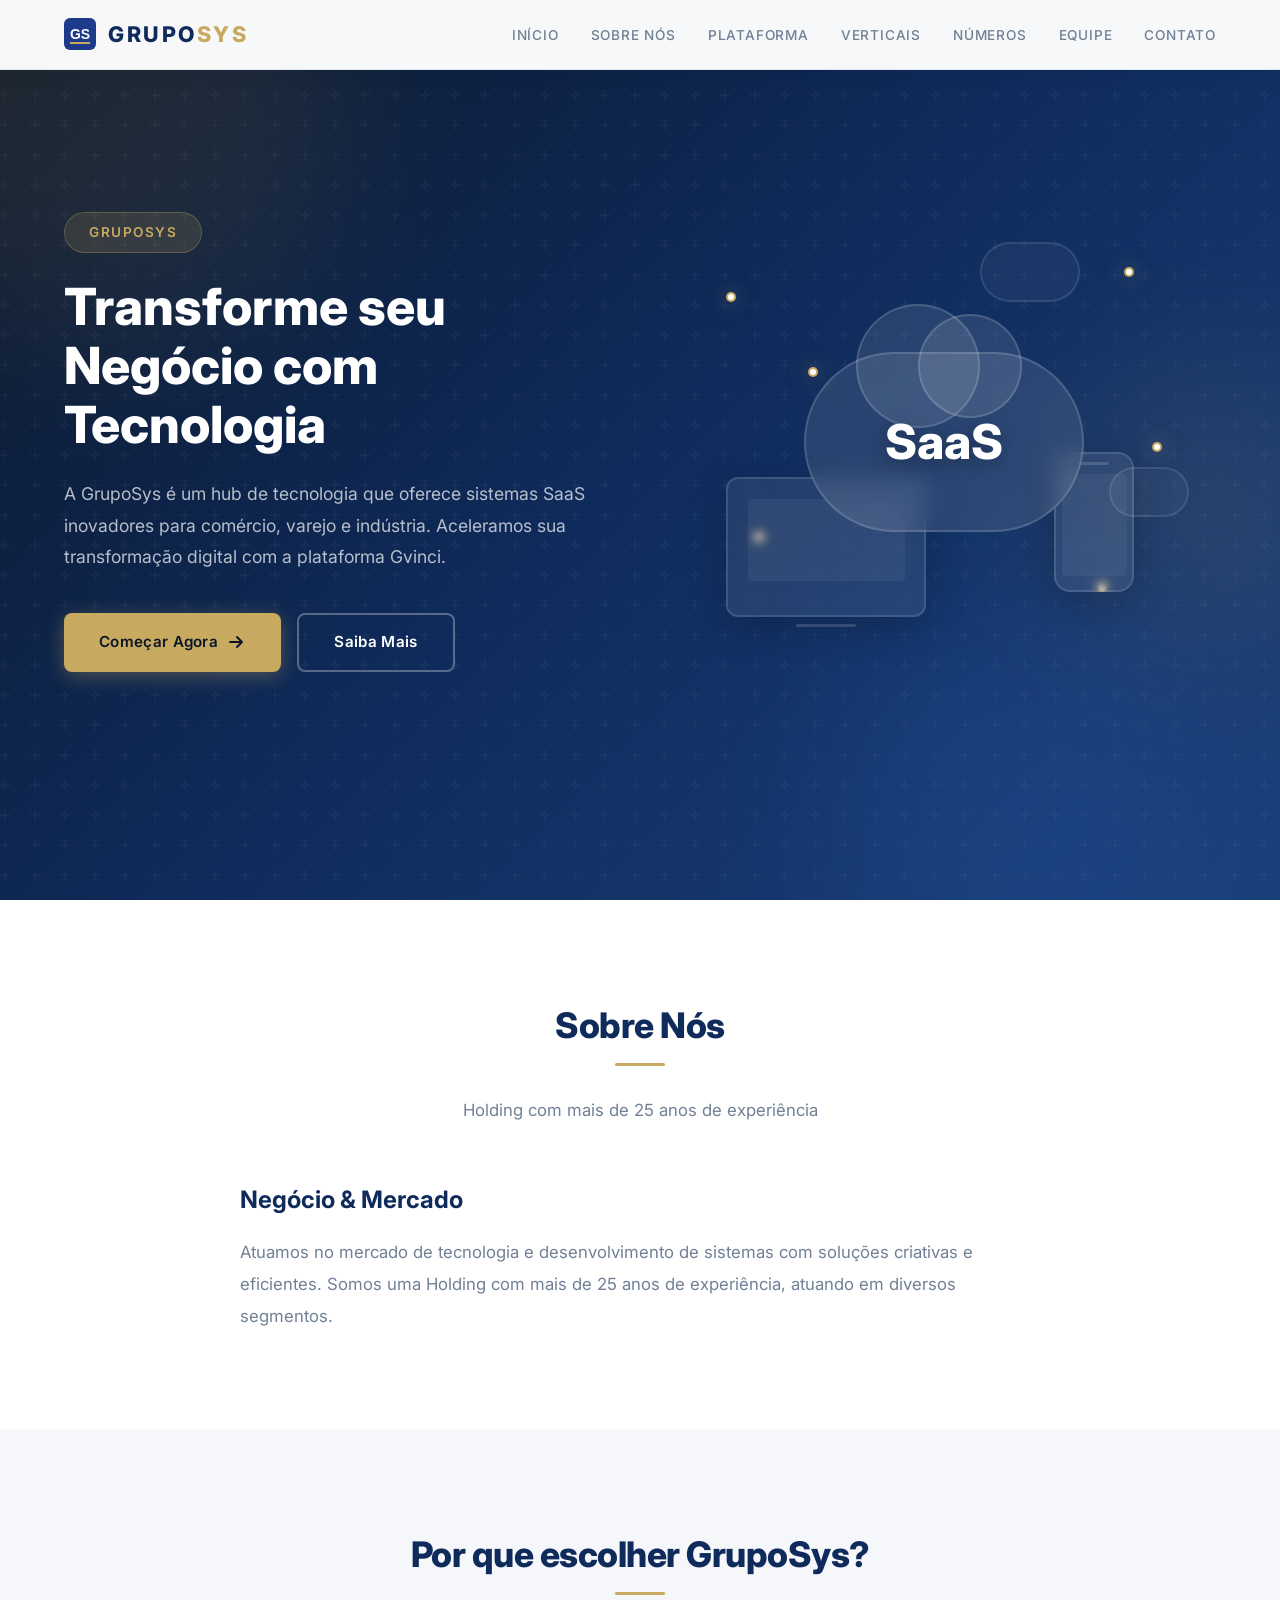
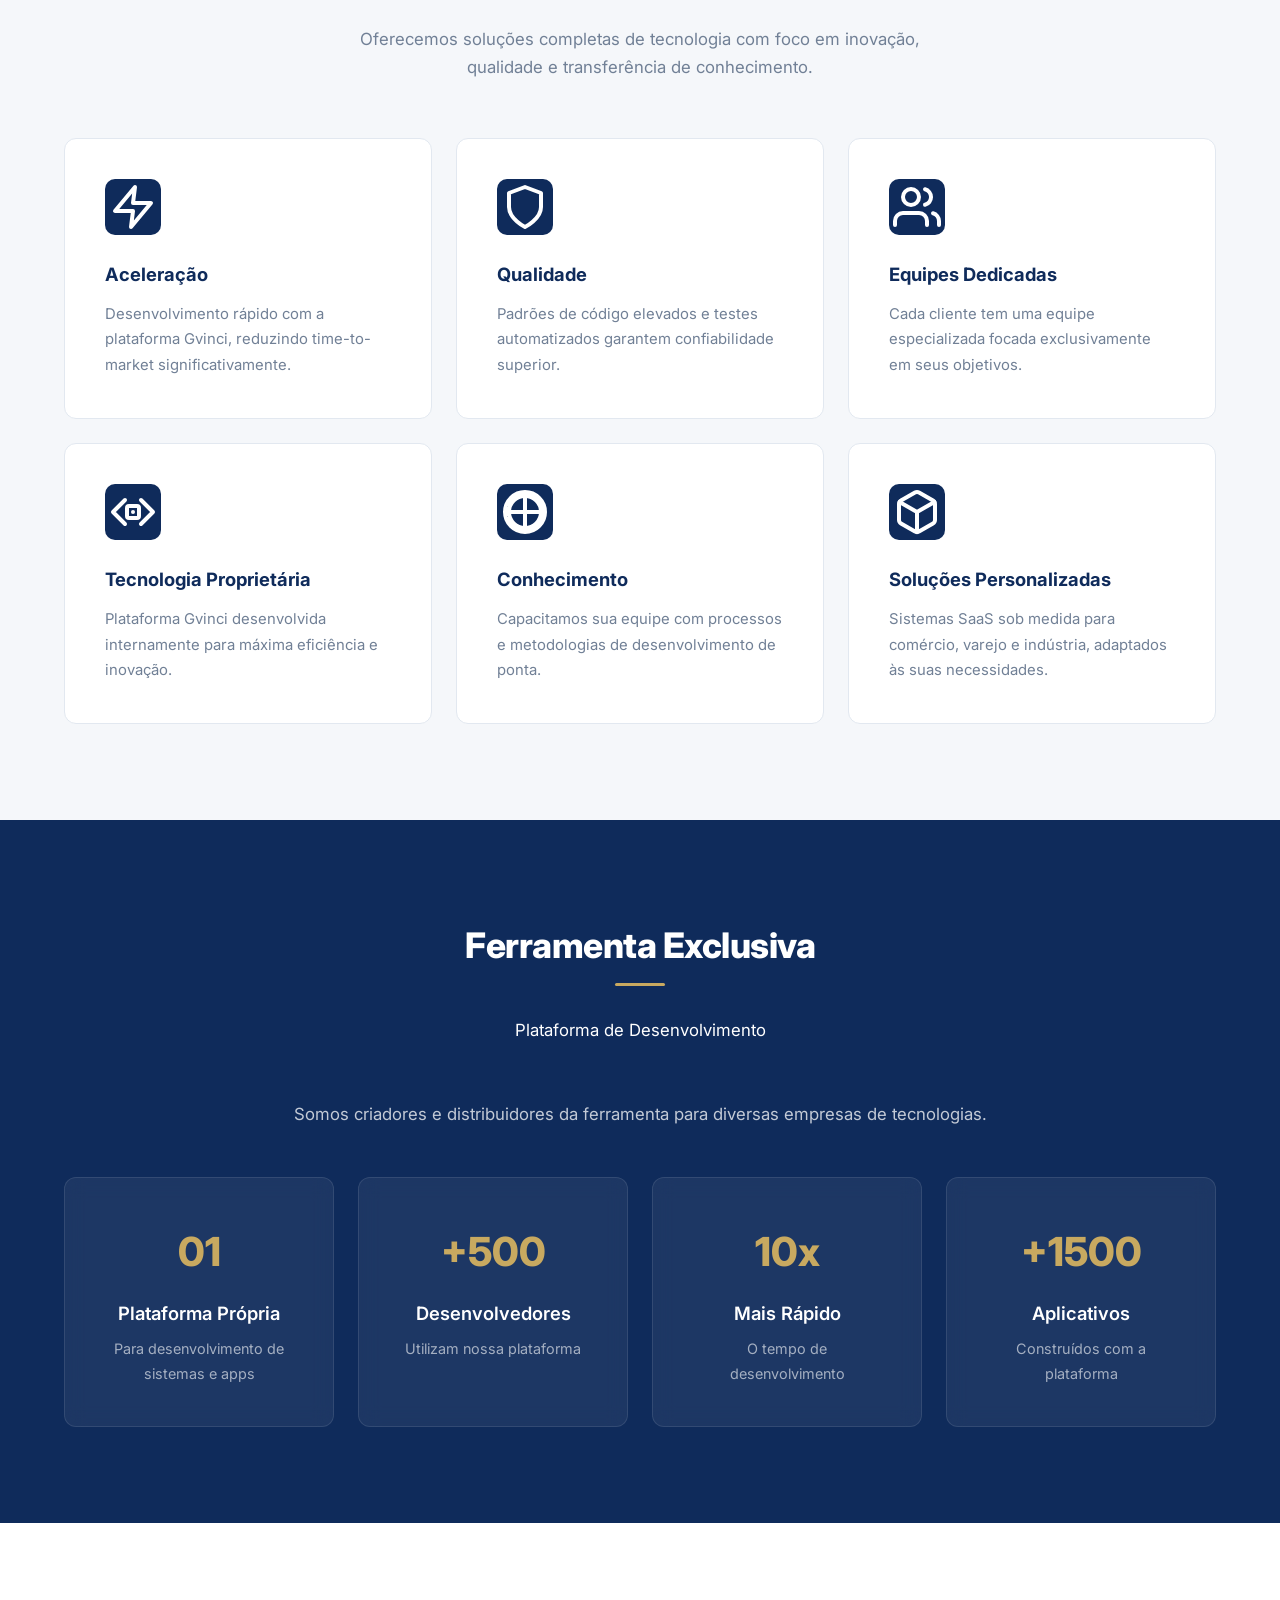
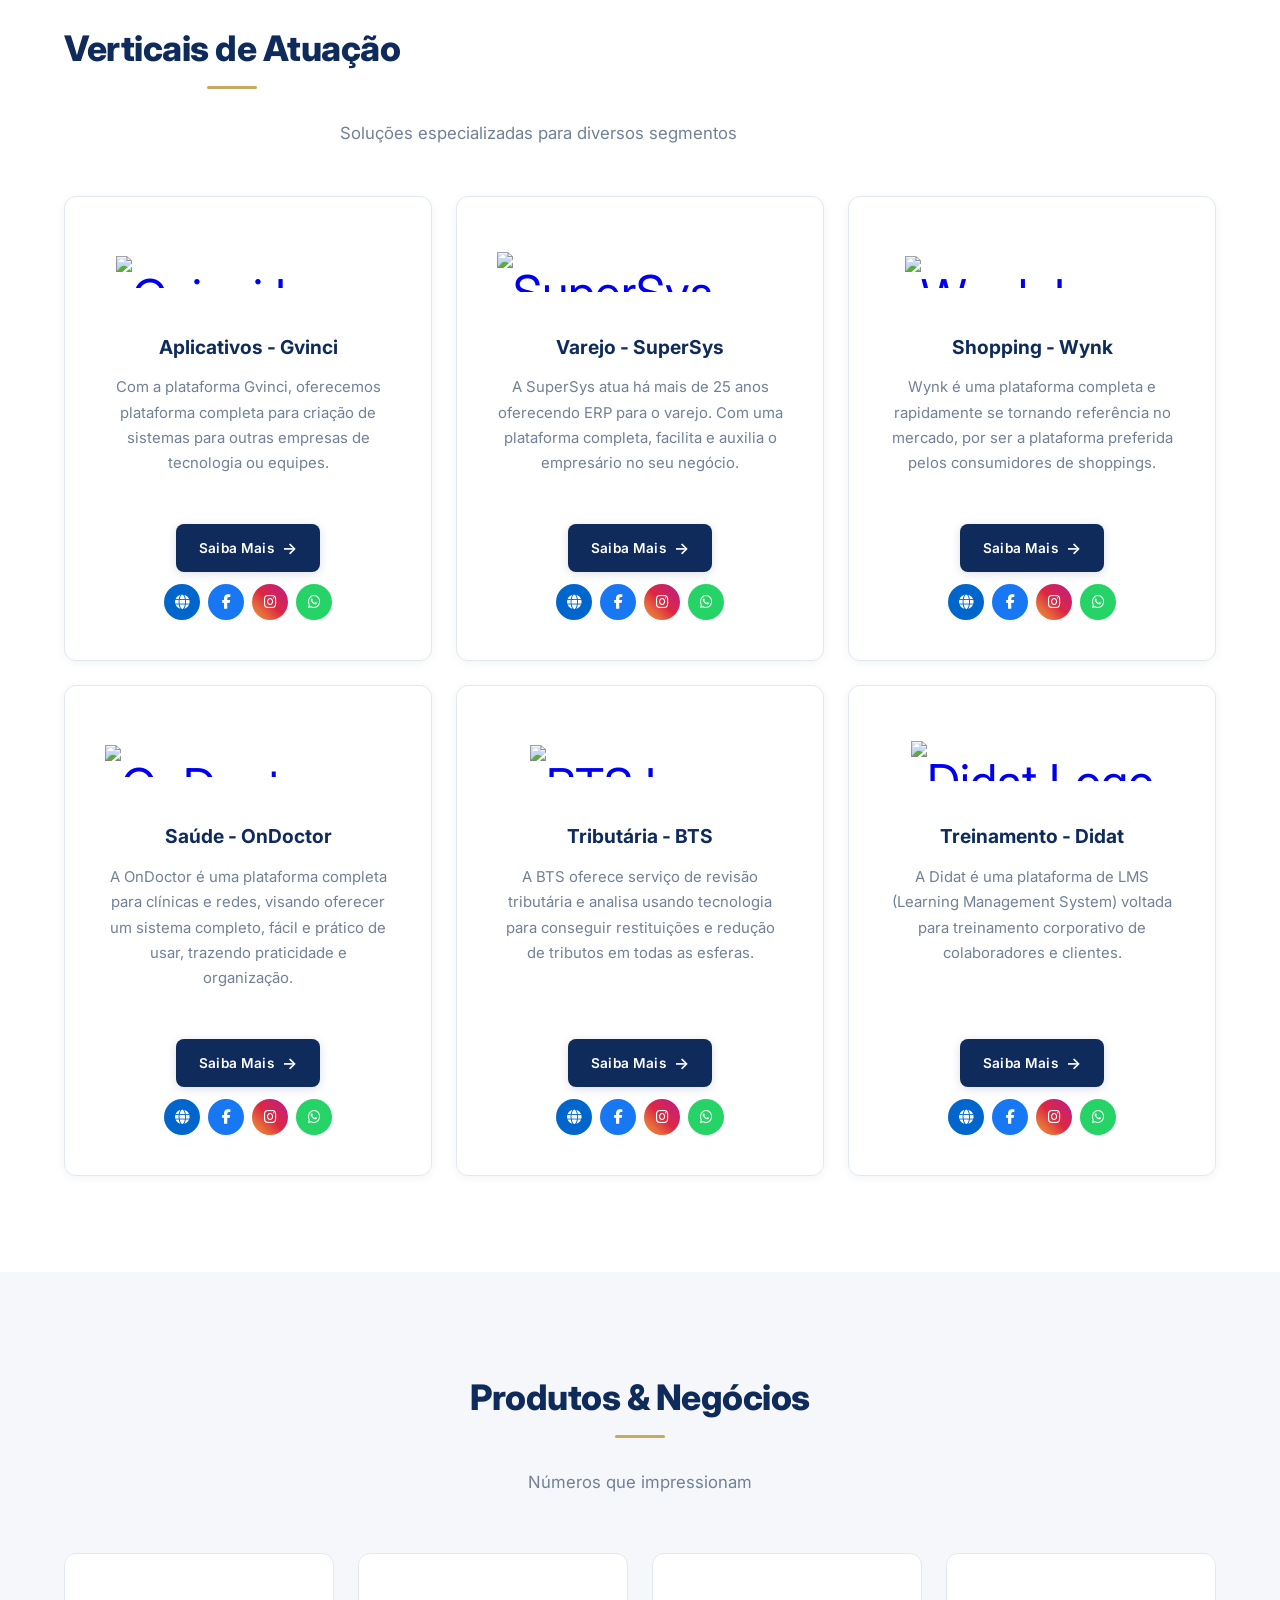
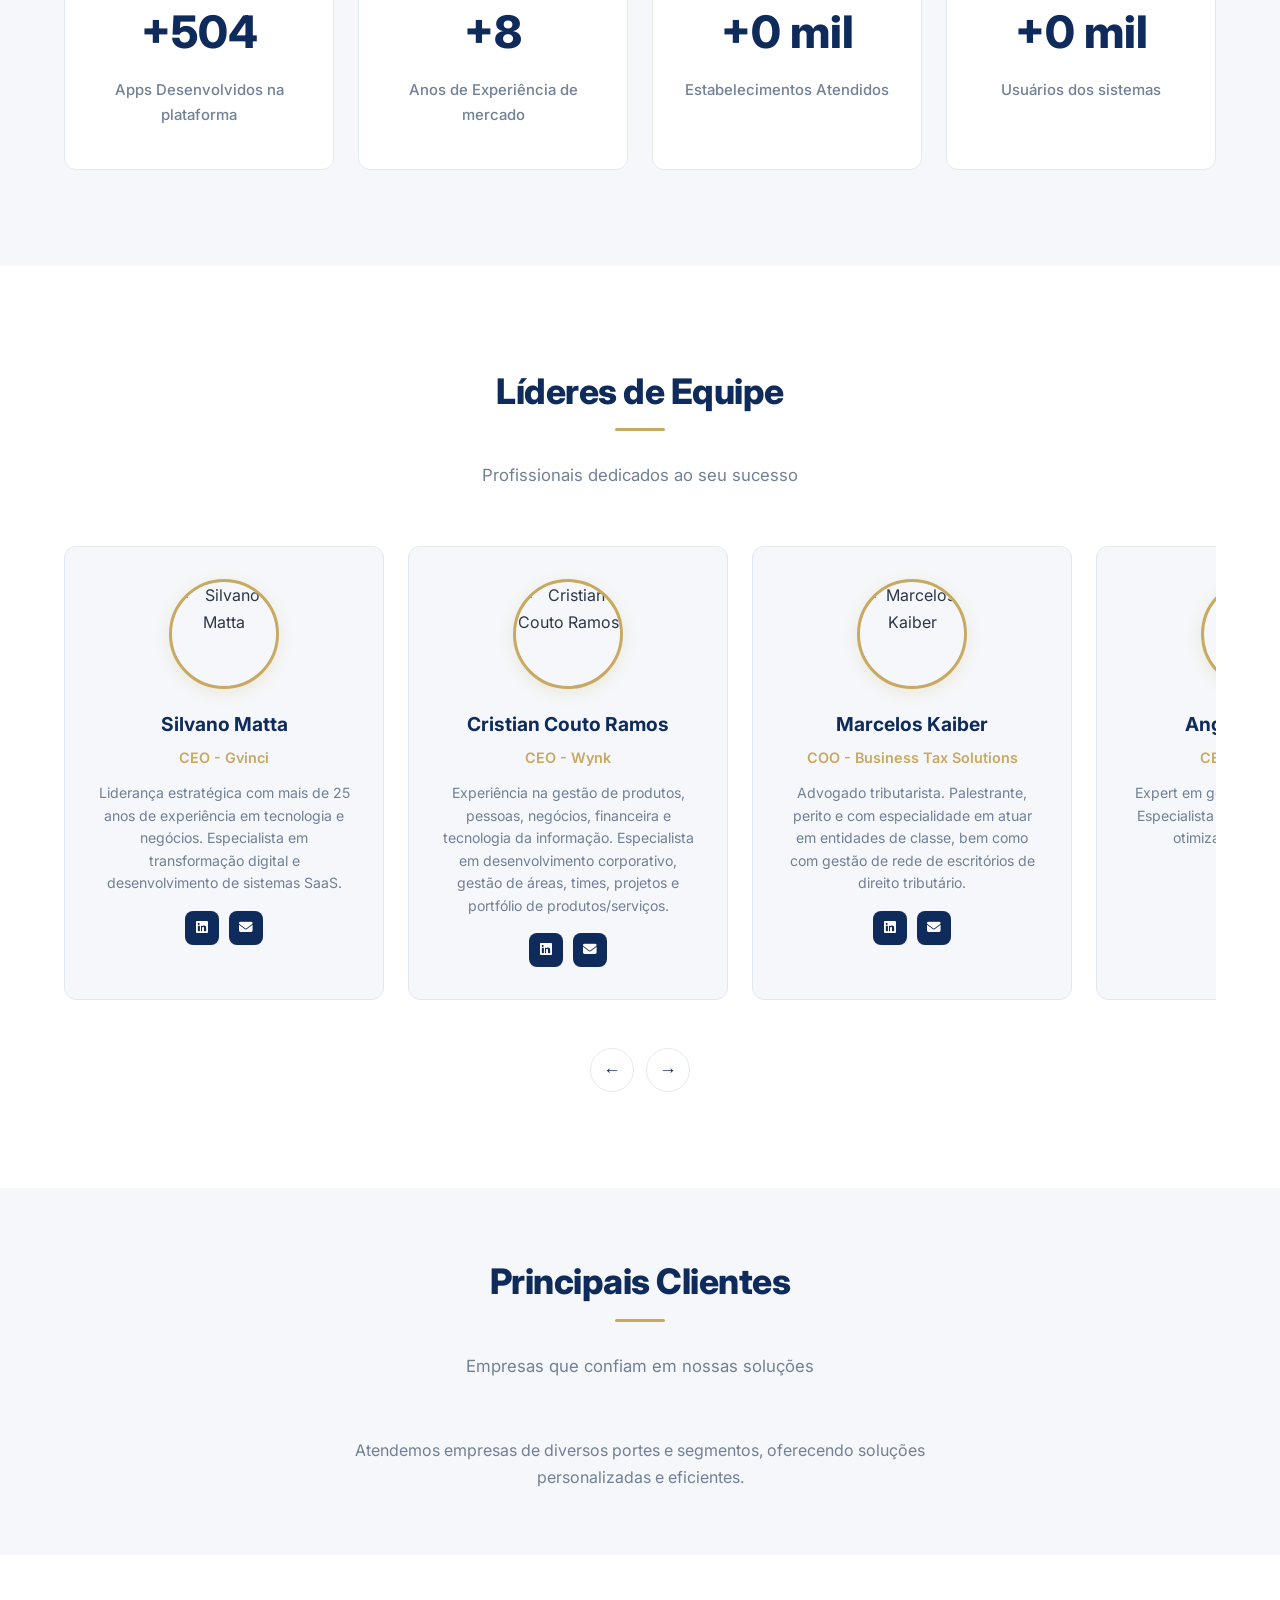
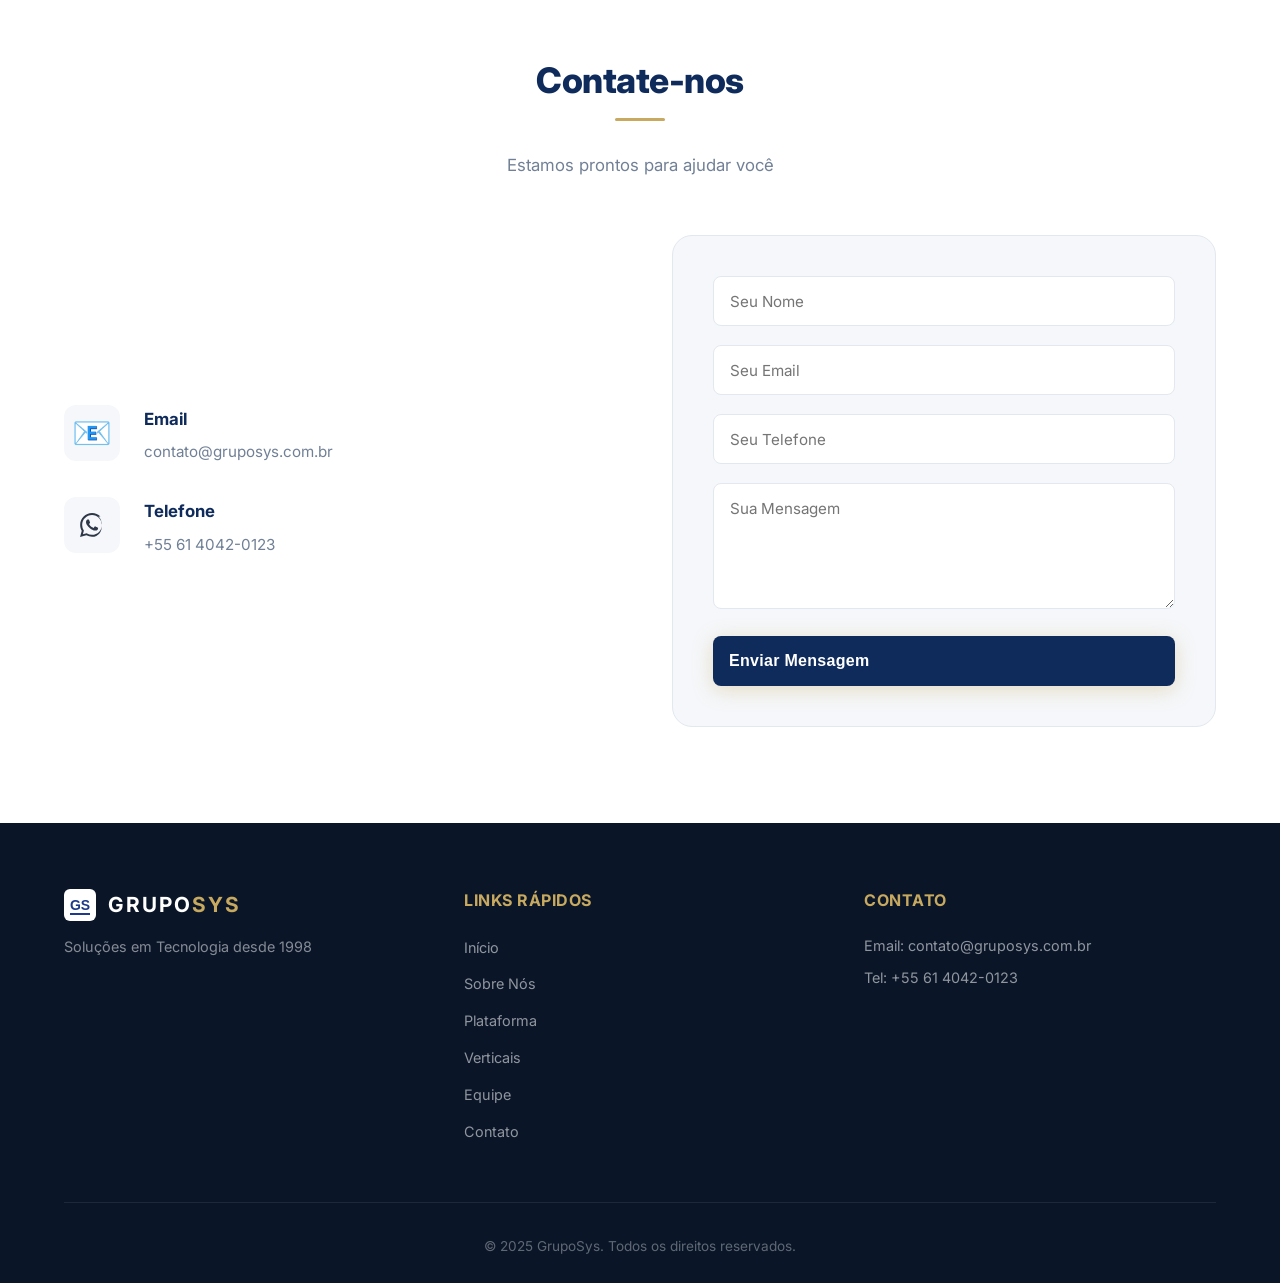
==== commit 27c74305: "Corrige domínio para gruposys.com.br sem www PROBLEMA CRÍTICO IDENTIFICADO: - Facebook Debugger most" ====
--- a/index.html
+++ b/index.html
@@ -17,11 +17,11 @@
     
     <!-- Open Graph / Facebook -->
     <meta property="og:type" content="website">
-    <meta property="og:url" content="https://www.gruposys.com.br/">
+    <meta property="og:url" content="https://gruposys.com.br/">
     <meta property="og:title" content="GrupoSys - Soluções em Tecnologia | SaaS Inovadores">
     <meta property="og:description" content="Transforme seu negócio com tecnologia. Hub de inovação com mais de 25 anos, oferecendo sistemas SaaS para comércio, varejo e indústria.">
-    <meta property="og:image" content="https://www.gruposys.com.br/og-image.png">
-    <meta property="og:image:secure_url" content="https://www.gruposys.com.br/og-image.png"/>
+    <meta property="og:image" content="https://gruposys.com.br/og-image.png">
+    <meta property="og:image:secure_url" content="https://gruposys.com.br/og-image.png"/>
     <meta property="og:image:width" content="1200">
     <meta property="og:image:height" content="630">
     <meta property="og:image:type" content="image/png">
@@ -31,24 +31,24 @@
     
     <!-- Twitter -->
     <meta property="twitter:card" content="summary_large_image">
-    <meta property="twitter:url" content="https://www.gruposys.com.br/">
+    <meta property="twitter:url" content="https://gruposys.com.br/">
     <meta property="twitter:title" content="GrupoSys - Soluções em Tecnologia">
     <meta property="twitter:description" content="Transforme seu negócio com tecnologia. Hub de inovação com sistemas SaaS para comércio, varejo e indústria.">
-    <meta property="twitter:image" content="https://www.gruposys.com.br/og-image.png">
+    <meta property="twitter:image" content="https://gruposys.com.br/og-image.png">
     <meta property="twitter:image:alt" content="GrupoSys - Soluções em Tecnologia">
     
     <!-- WhatsApp specific -->
-    <meta property="og:image" content="https://www.gruposys.com.br/og-image.png">
+    <meta property="og:image" content="https://gruposys.com.br/og-image.png">
     <meta property="og:image:type" content="image/png">
     <meta property="og:image:width" content="1200">
     <meta property="og:image:height" content="630">
     
     <!-- Additional meta tags for better sharing -->
-    <meta name="image" content="https://www.gruposys.com.br/og-image.png">
-    <meta property="og:image" content="https://www.gruposys.com.br/og-image.png">
+    <meta name="image" content="https://gruposys.com.br/og-image.png">
+    <meta property="og:image" content="https://gruposys.com.br/og-image.png">
     
     <!-- Additional SEO -->
-    <link rel="canonical" href="https://www.gruposys.com.br/">
+    <link rel="canonical" href="https://gruposys.com.br/">
     <meta name="theme-color" content="#1e3a8a">
     <meta name="msapplication-TileColor" content="#1e3a8a">
     <meta name="application-name" content="GrupoSys">
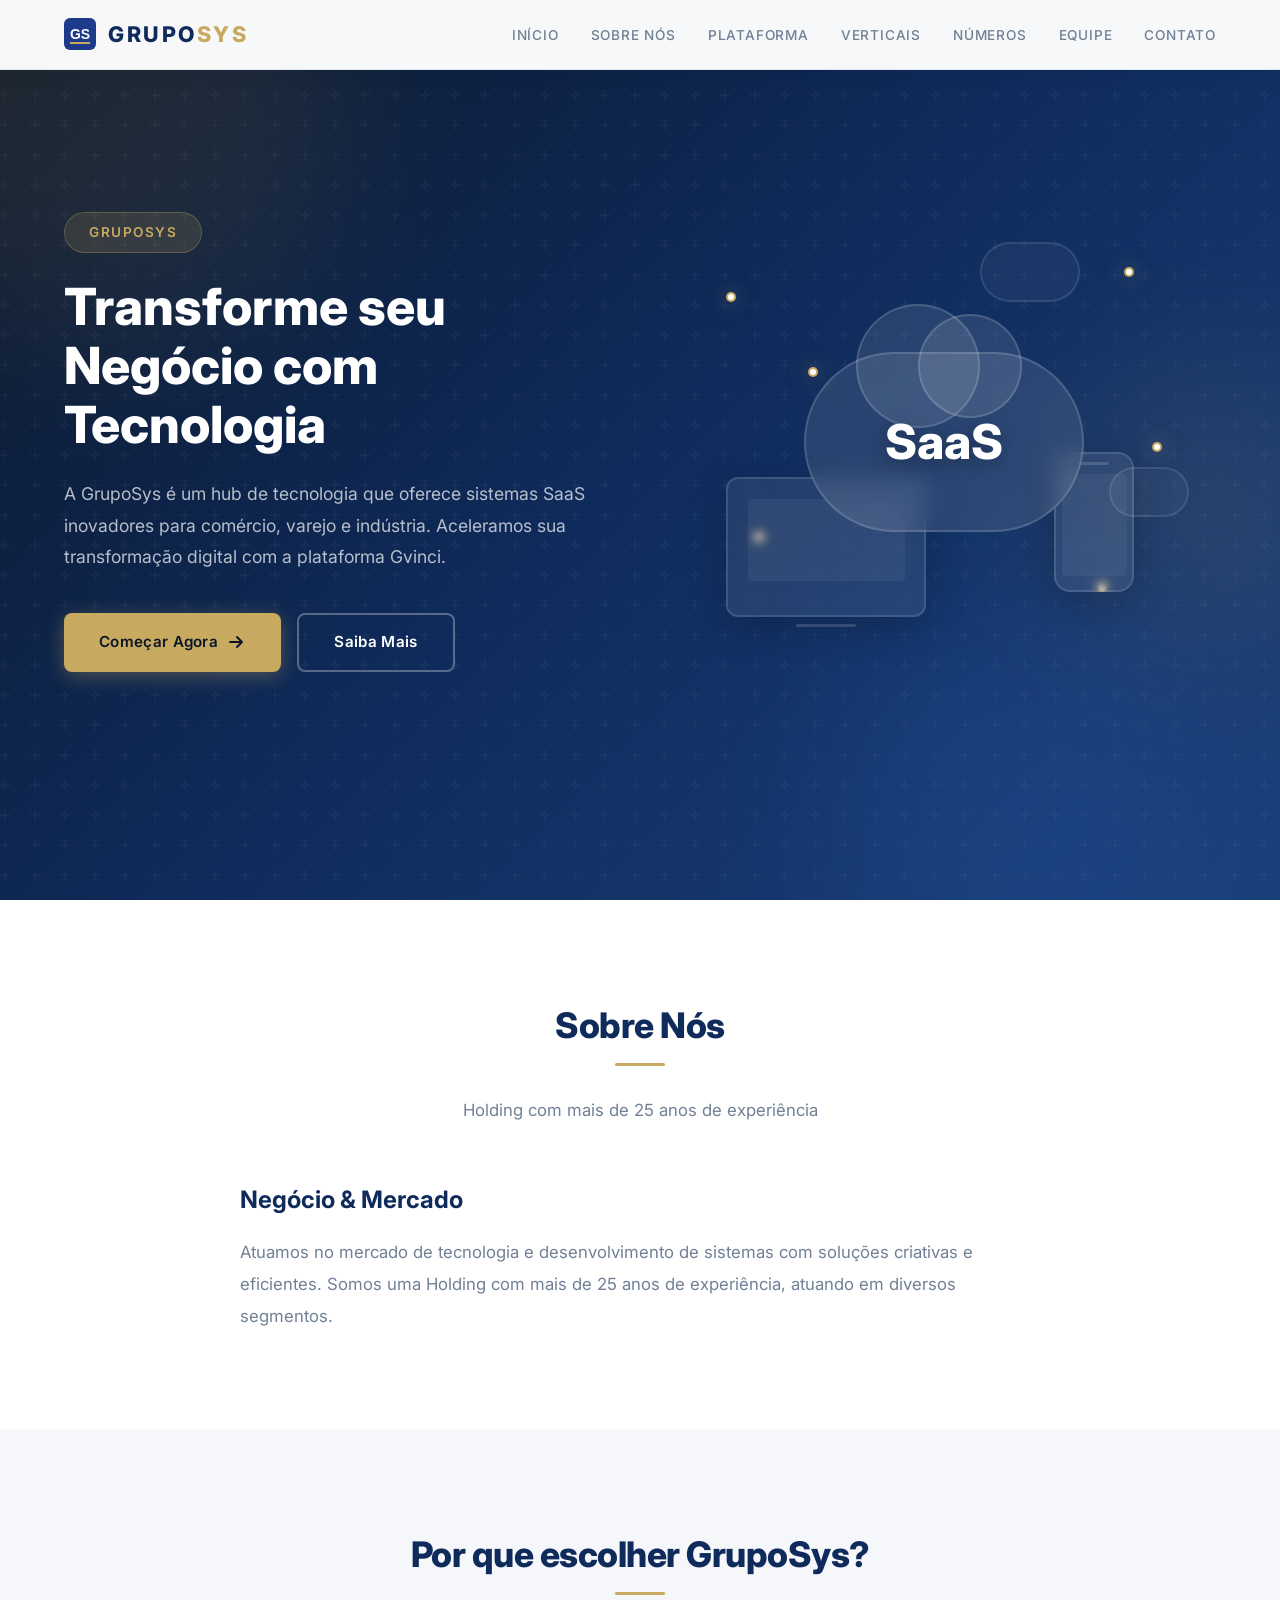
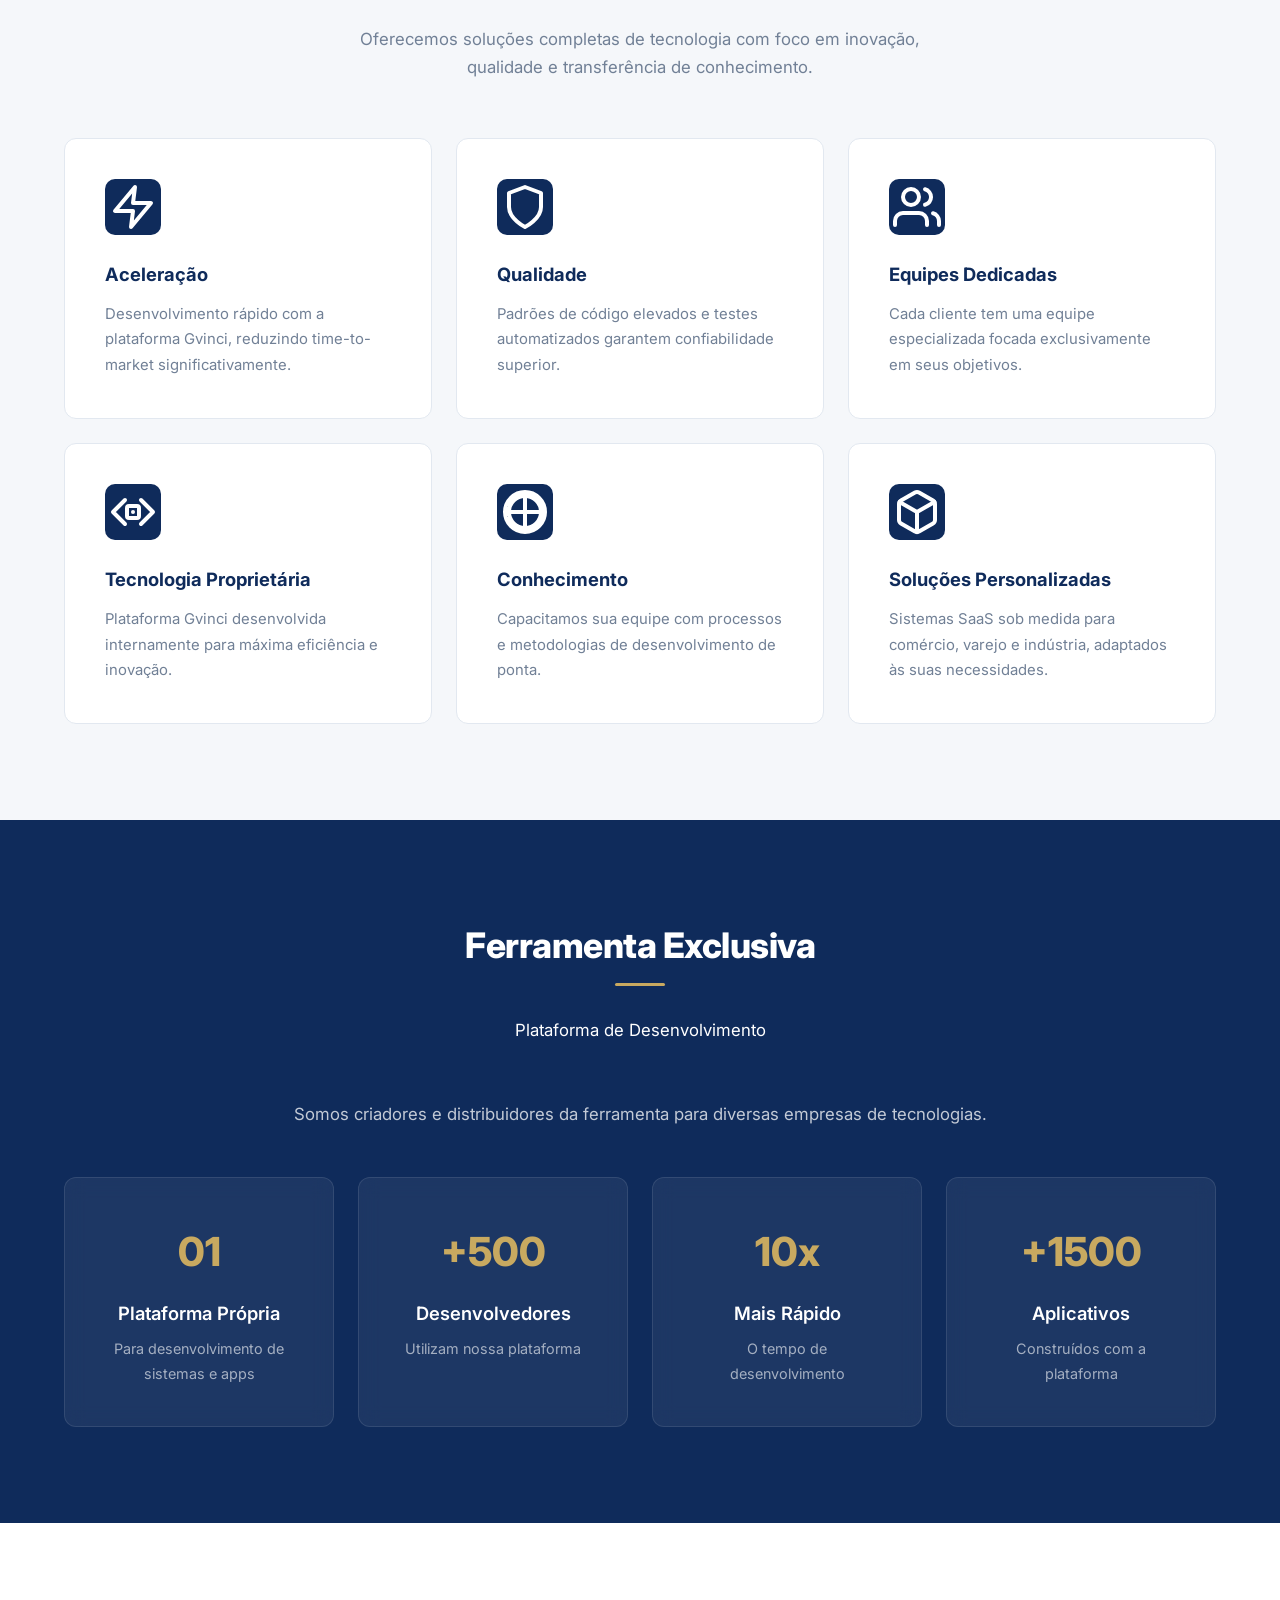
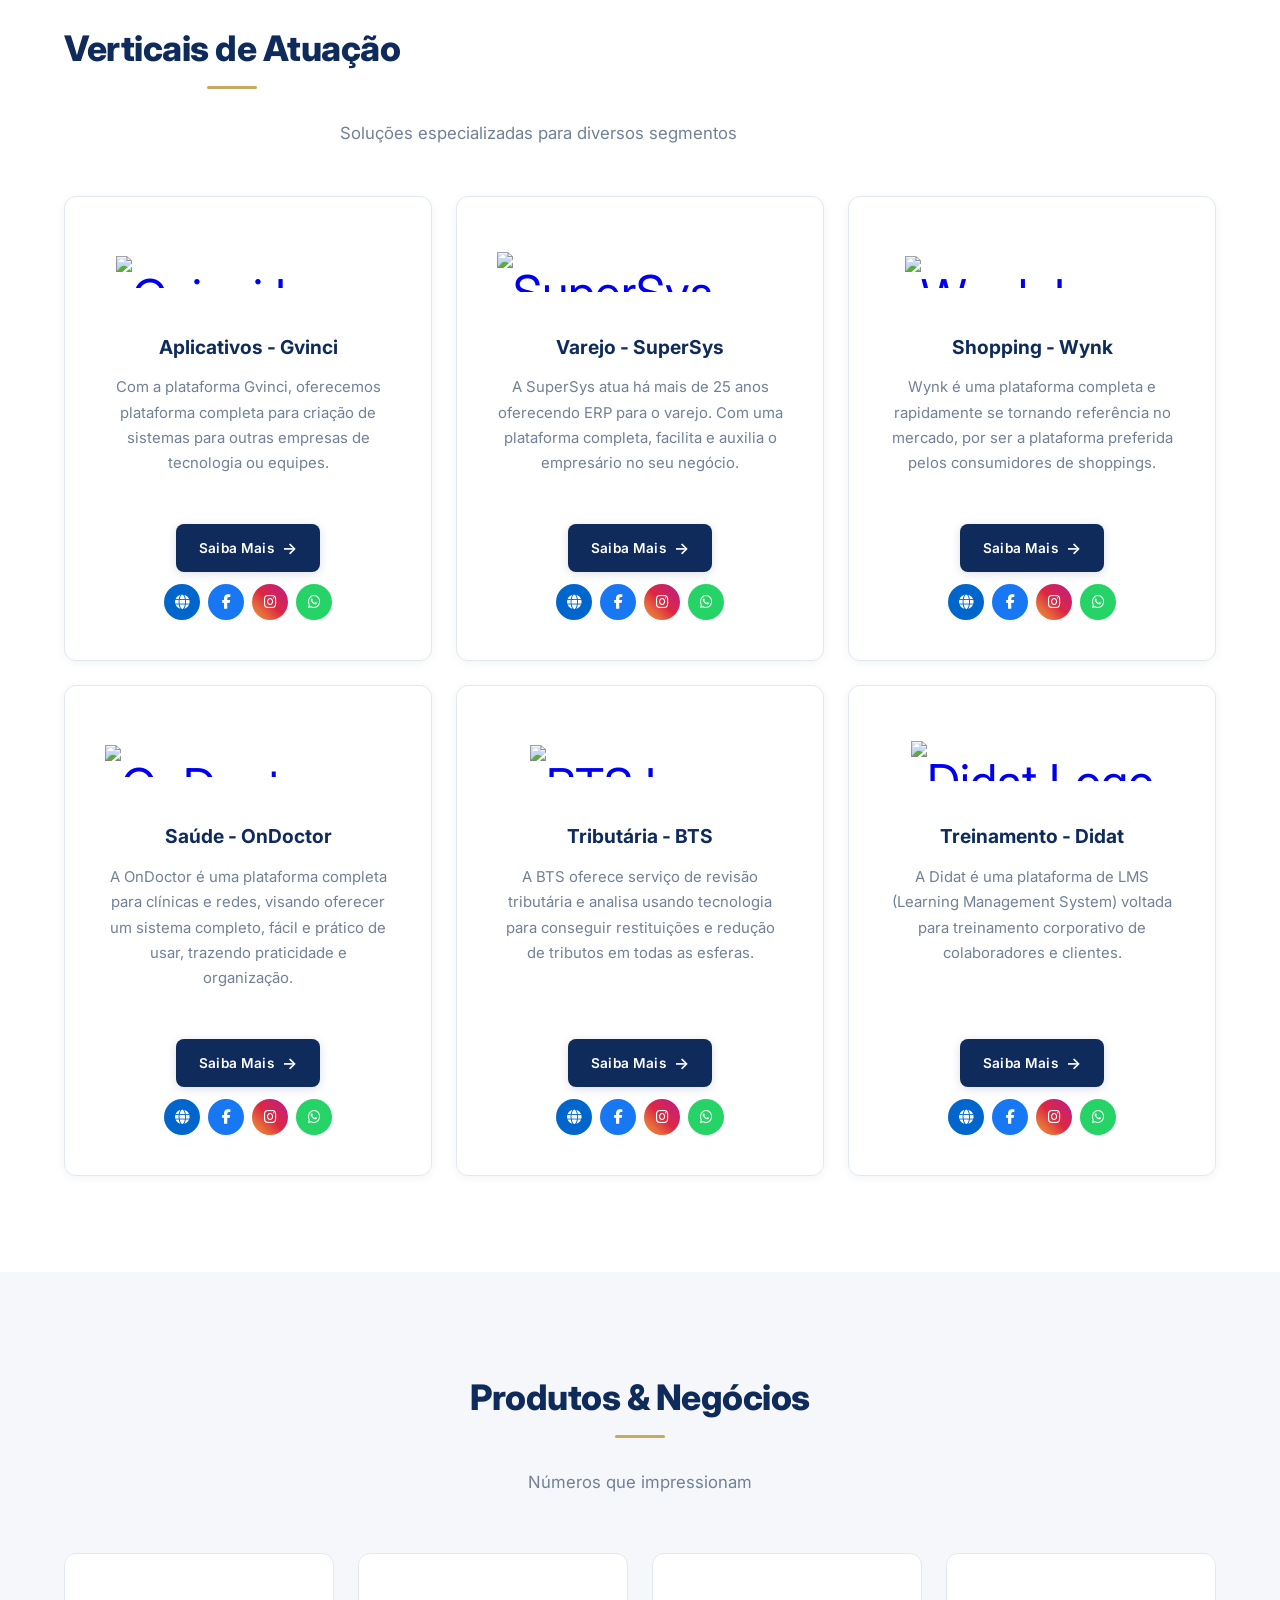
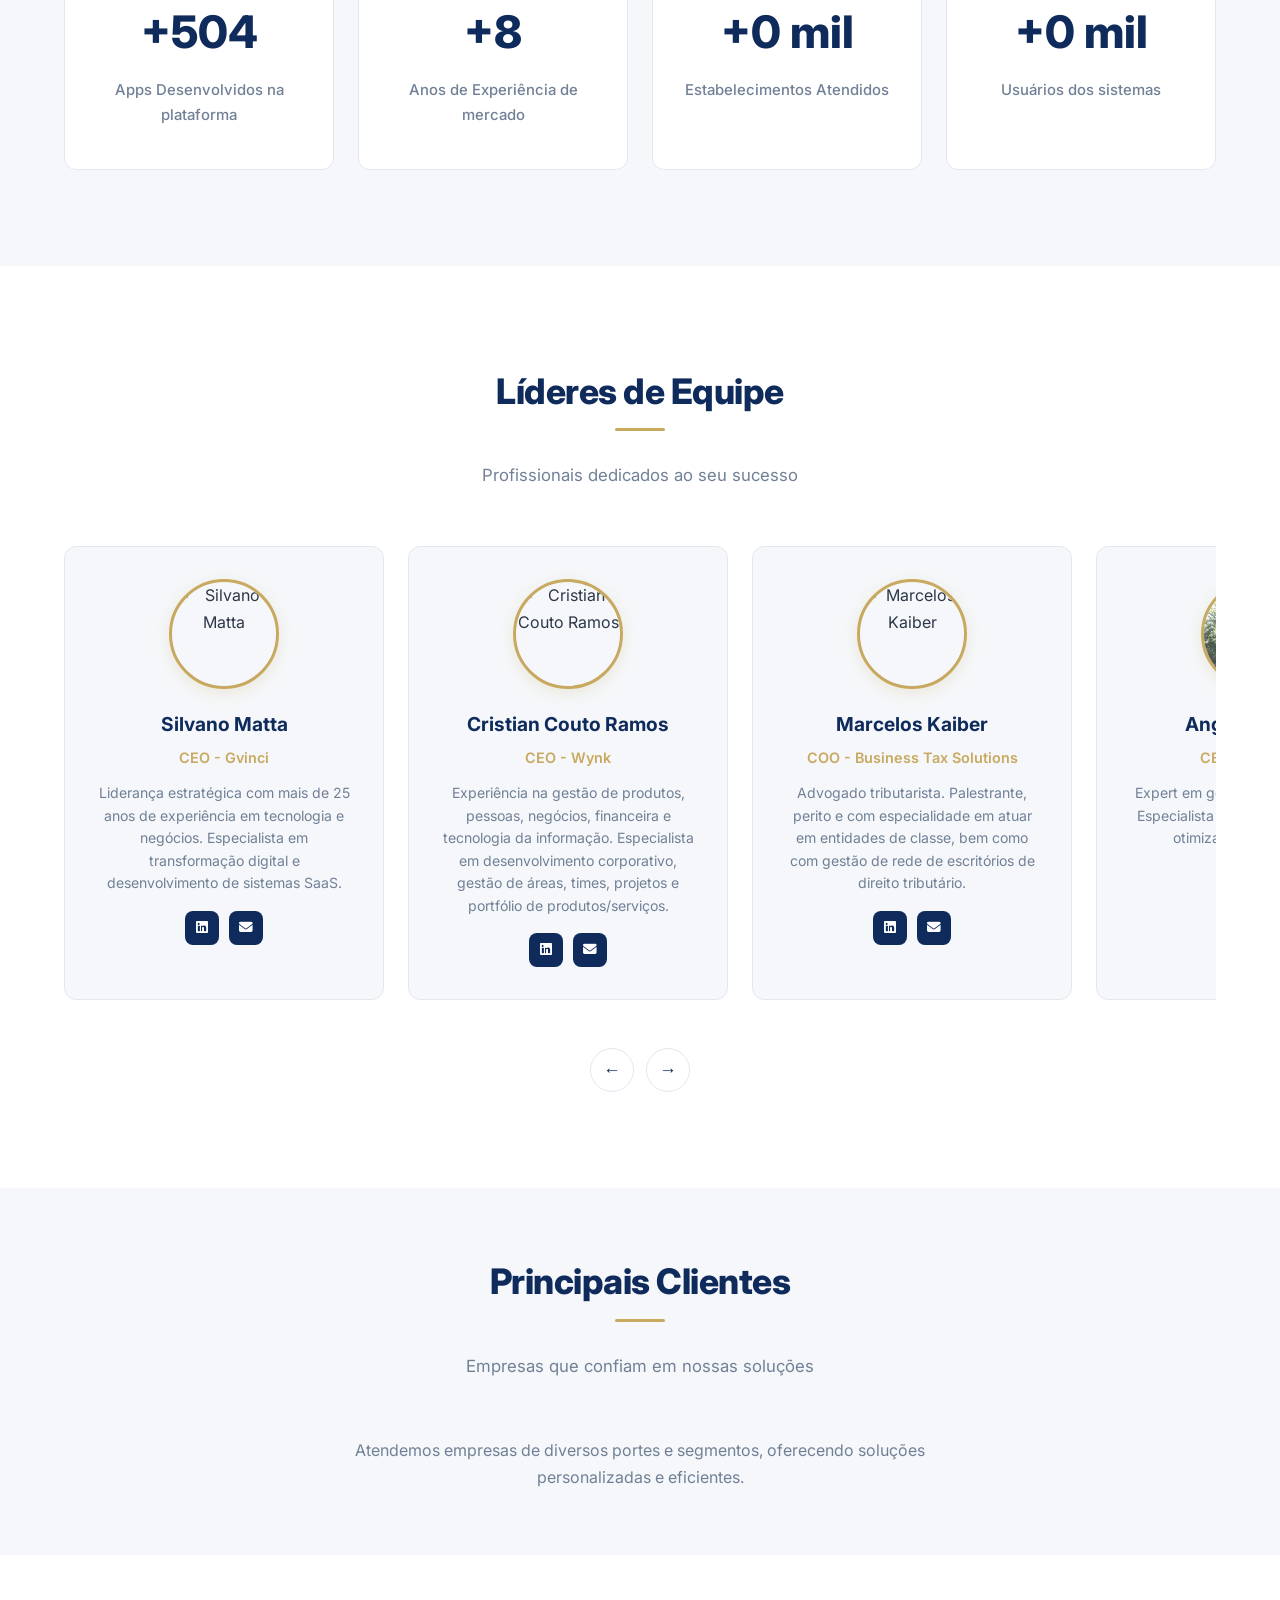
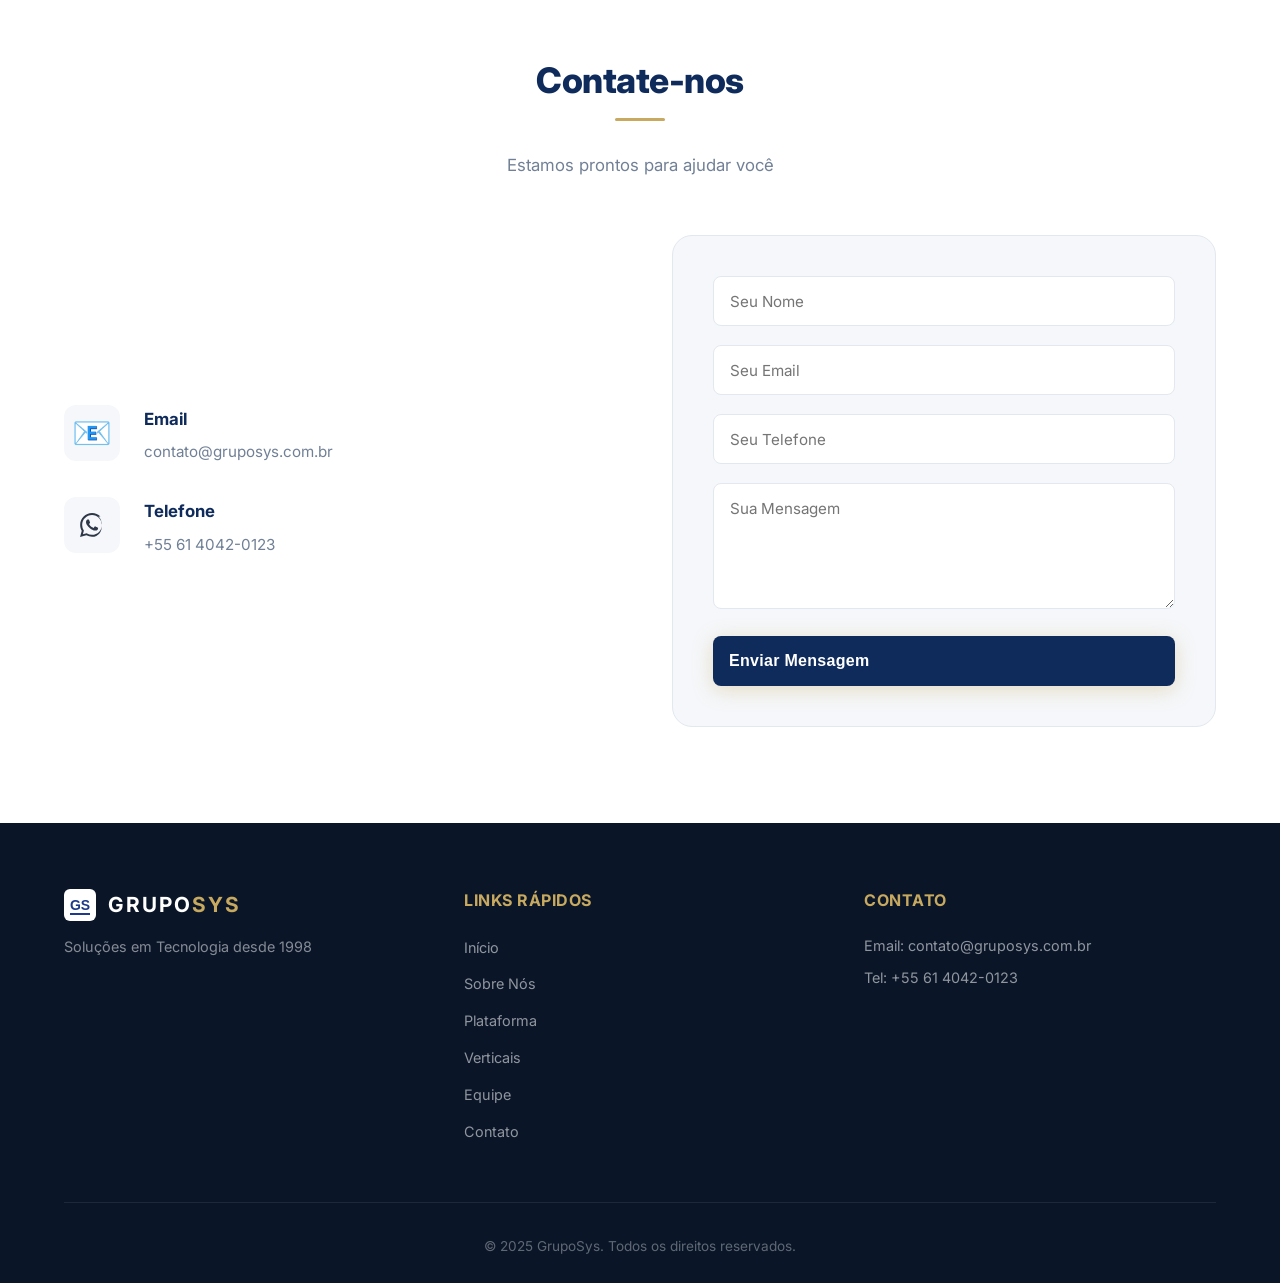
==== commit 87a1b6c8: "Substitui URLs externas por imagens locais na seção de equipe - Remove dependências de LinkedIn e Gr" ====
--- a/index.html
+++ b/index.html
@@ -476,7 +476,7 @@
                 <div class="team-grid" id="teamCarousel">
                     <div class="team-member">
                         <div class="member-photo">
-                            <img src="https://media.licdn.com/dms/image/v2/C5603AQFAtuCLH_Q4gA/profile-displayphoto-shrink_800_800/profile-displayphoto-shrink_800_800/0/1516764627035?e=1772668800&v=beta&t=BolPQLih7k1_tL-MLQyO3EH9eA7nlBA4qvvg9cQUp4I" alt="Silvano Matta">
+                            <img src="images/silvano.webp" alt="Silvano Matta">
                         </div>
                         <div class="member-info">
                             <h3>Silvano Matta</h3>
@@ -504,7 +504,7 @@
                     </div>
                     <div class="team-member">
                         <div class="member-photo">
-                            <img src="https://lps.grupostudio.com.br/wp-content/uploads/2025/06/espe02.webp" alt="Marcelos Kaiber">
+                            <img src="images/marcelo.webp" alt="Marcelos Kaiber">
                         </div>
                         <div class="member-info">
                             <h3>Marcelos Kaiber</h3>
@@ -518,7 +518,7 @@
                     </div>
                     <div class="team-member">
                         <div class="member-photo">
-                            <img src="https://media.licdn.com/dms/image/v2/C4E03AQEdQgPR_rOVag/profile-displayphoto-shrink_800_800/profile-displayphoto-shrink_800_800/0/1619184791496?e=1772668800&v=beta&t=HuMfMADmFWWOOqDYNQbOkaAZTe58WX5lMIWjz4jkix8" alt="Ângela Cristina">
+                            <img src="images/angelacristina.png" alt="Ângela Cristina">
                         </div>
                         <div class="member-info">
                             <h3>Angela Cristina</h3>
@@ -532,7 +532,7 @@
                     </div>
                     <div class="team-member">
                         <div class="member-photo">
-                            <img src="https://media.licdn.com/dms/image/v2/C4E03AQGyKKvzQuuSKg/profile-displayphoto-shrink_800_800/profile-displayphoto-shrink_800_800/0/1575029661528?e=1772668800&v=beta&t=MBsDNCwaqEgY-BR3fd5kQYPOaWsBpP1BdGFBdKC2WF4" alt="Danilo Pimentel">
+                            <img src="images/danilo.png" alt="Danilo Pimentel">
                         </div>
                         <div class="member-info">
                             <h3>Danilo Pimentel</h3>
@@ -546,7 +546,7 @@
                     </div>
                     <div class="team-member">
                         <div class="member-photo">
-                            <img src="https://media.licdn.com/dms/image/v2/C4E03AQF3Megknb9eXA/profile-displayphoto-shrink_800_800/profile-displayphoto-shrink_800_800/0/1608758733319?e=1772668800&v=beta&t=z_Oqbr97DfZo3K1m78UMeC_ovTLrRhTxUoU2VKCd4Y0" alt="Adélcio">
+                            <img src="images/adelcio.png" alt="Adélcio Marcos">
                         </div>
                         <div class="member-info">
                             <h3>Adelcio Marcos</h3>
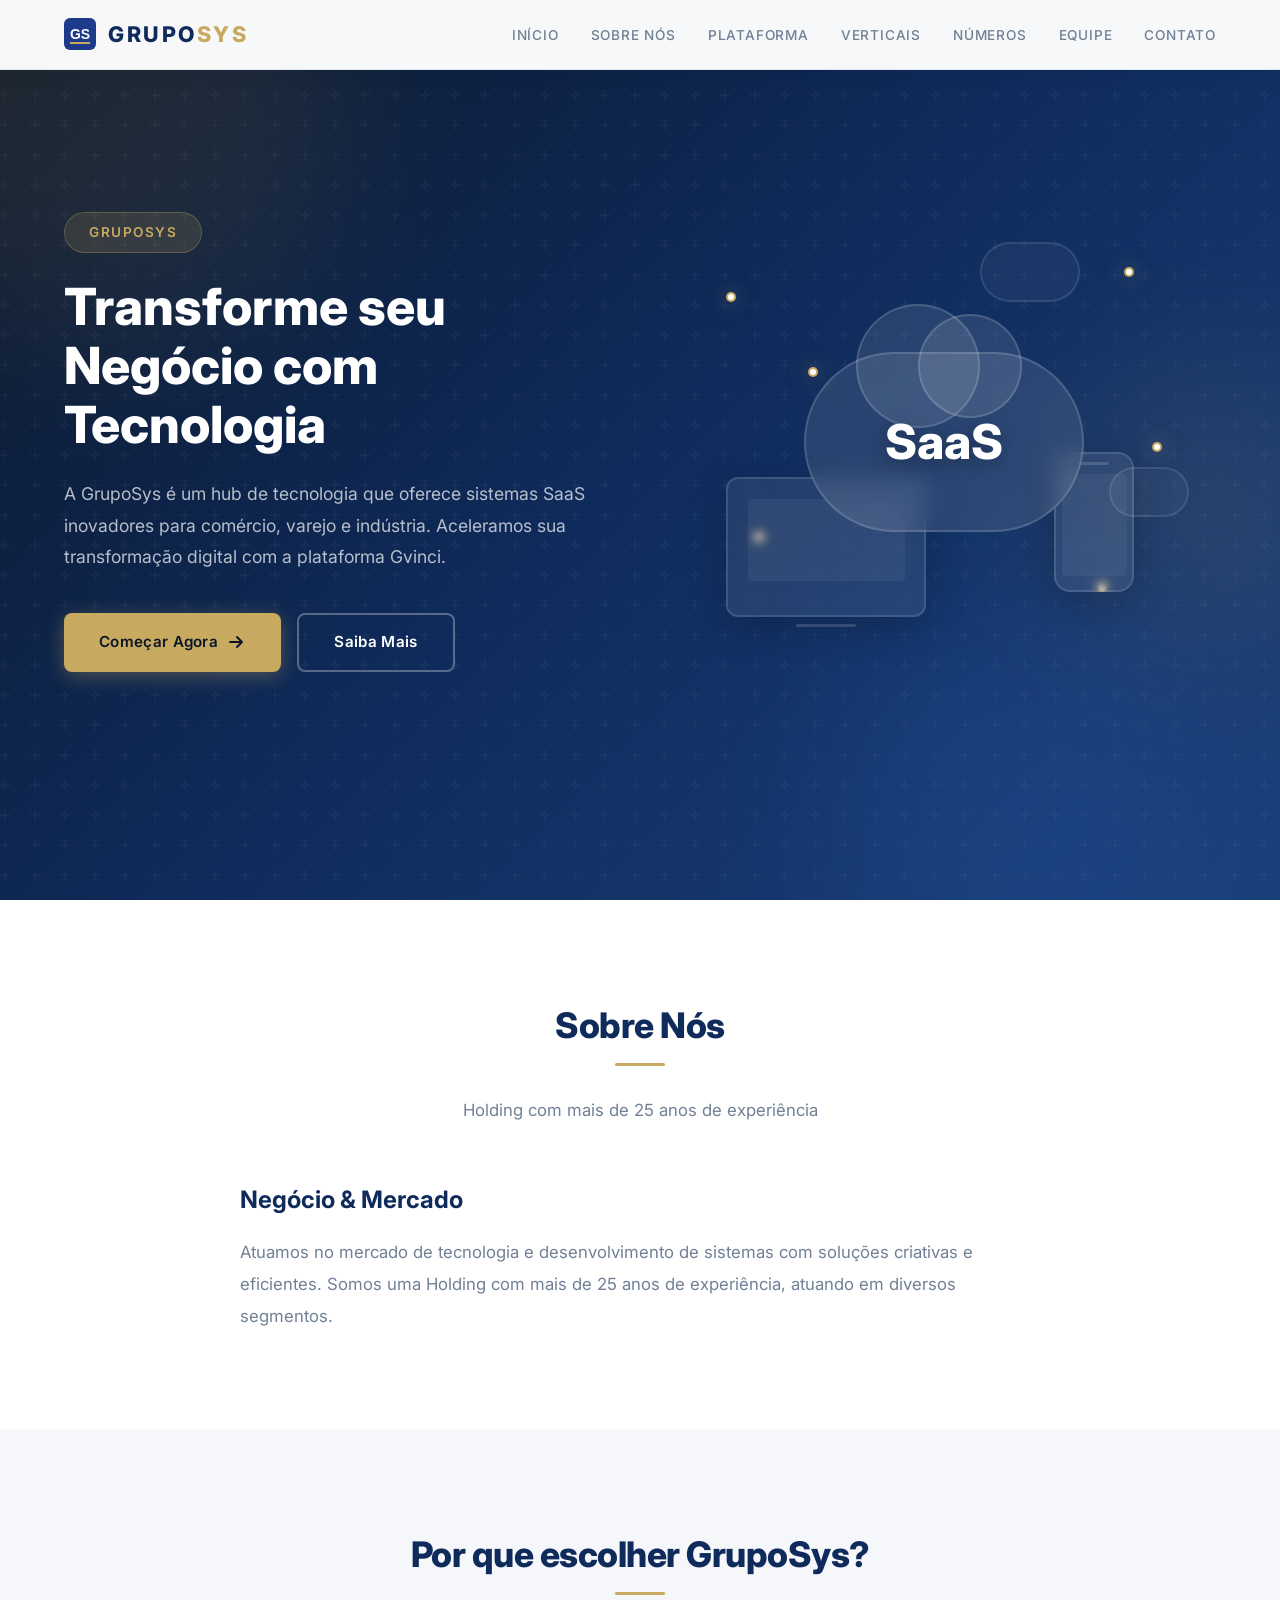
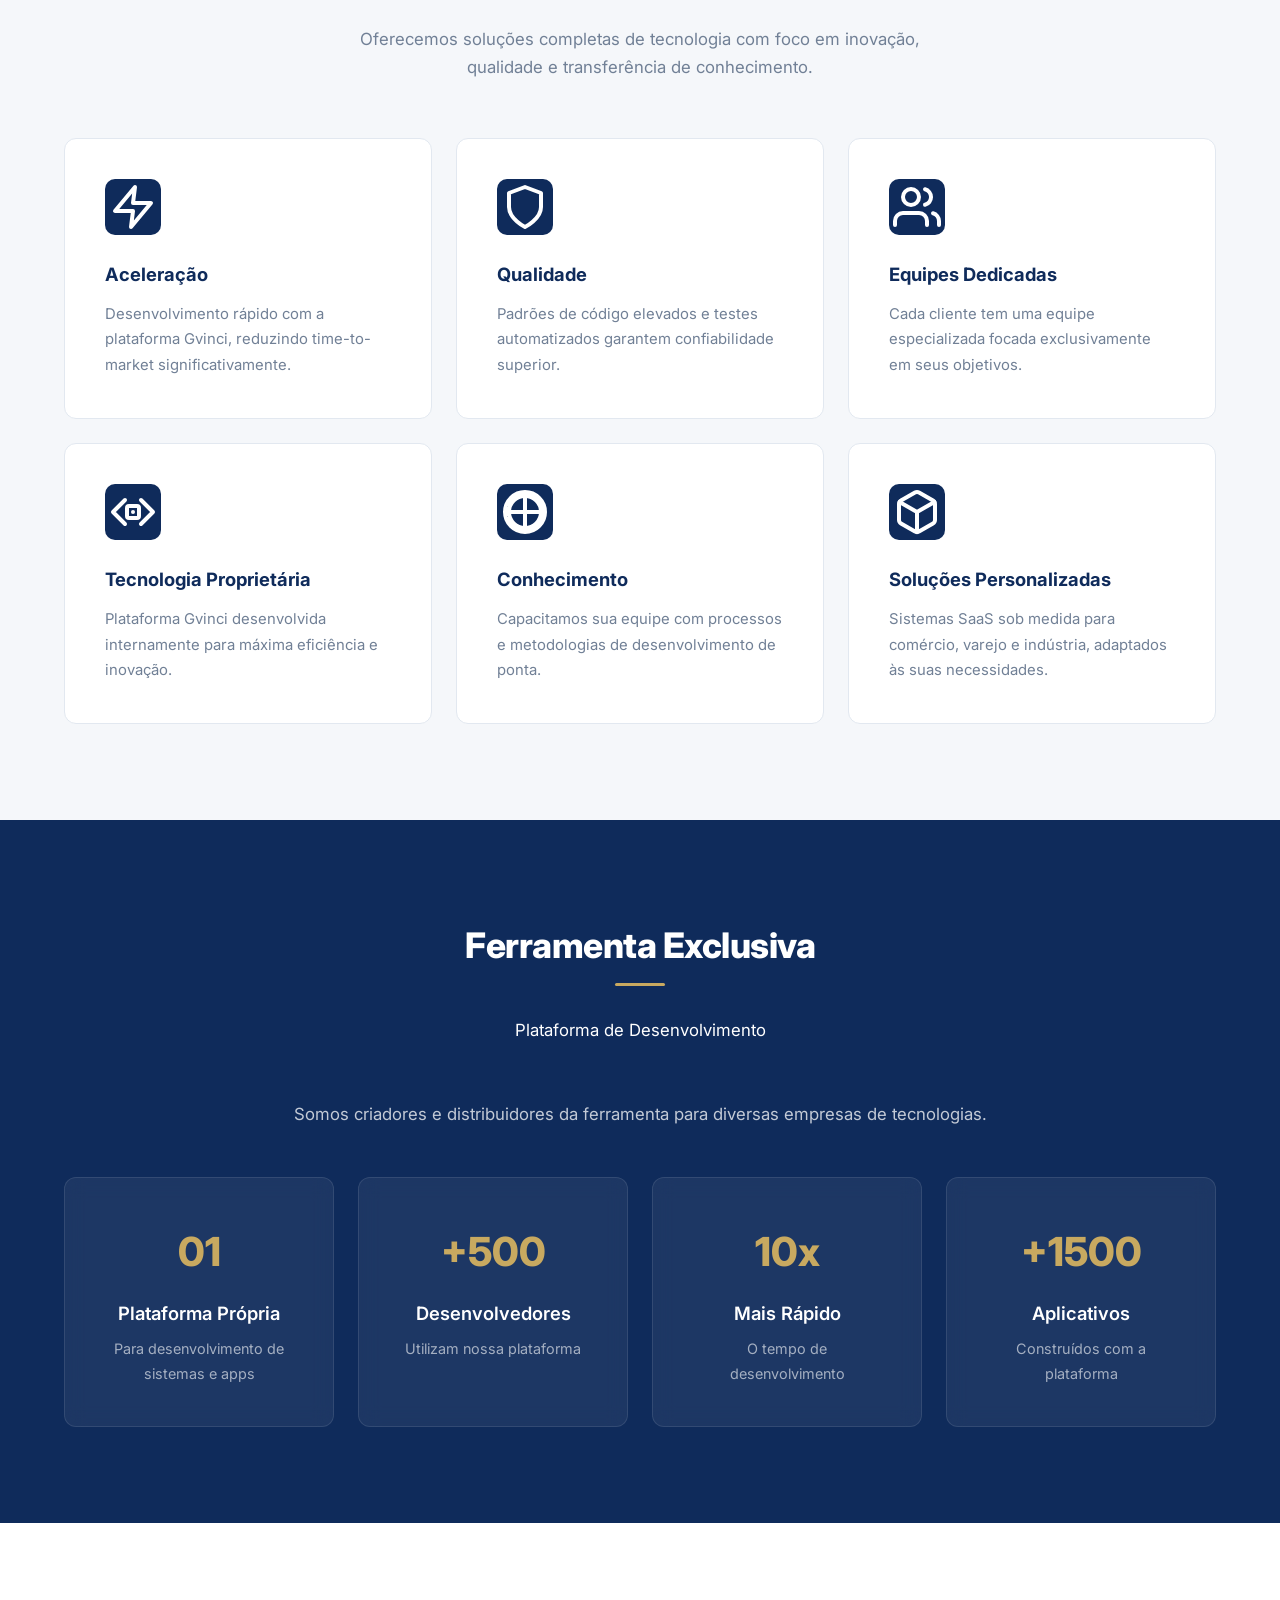
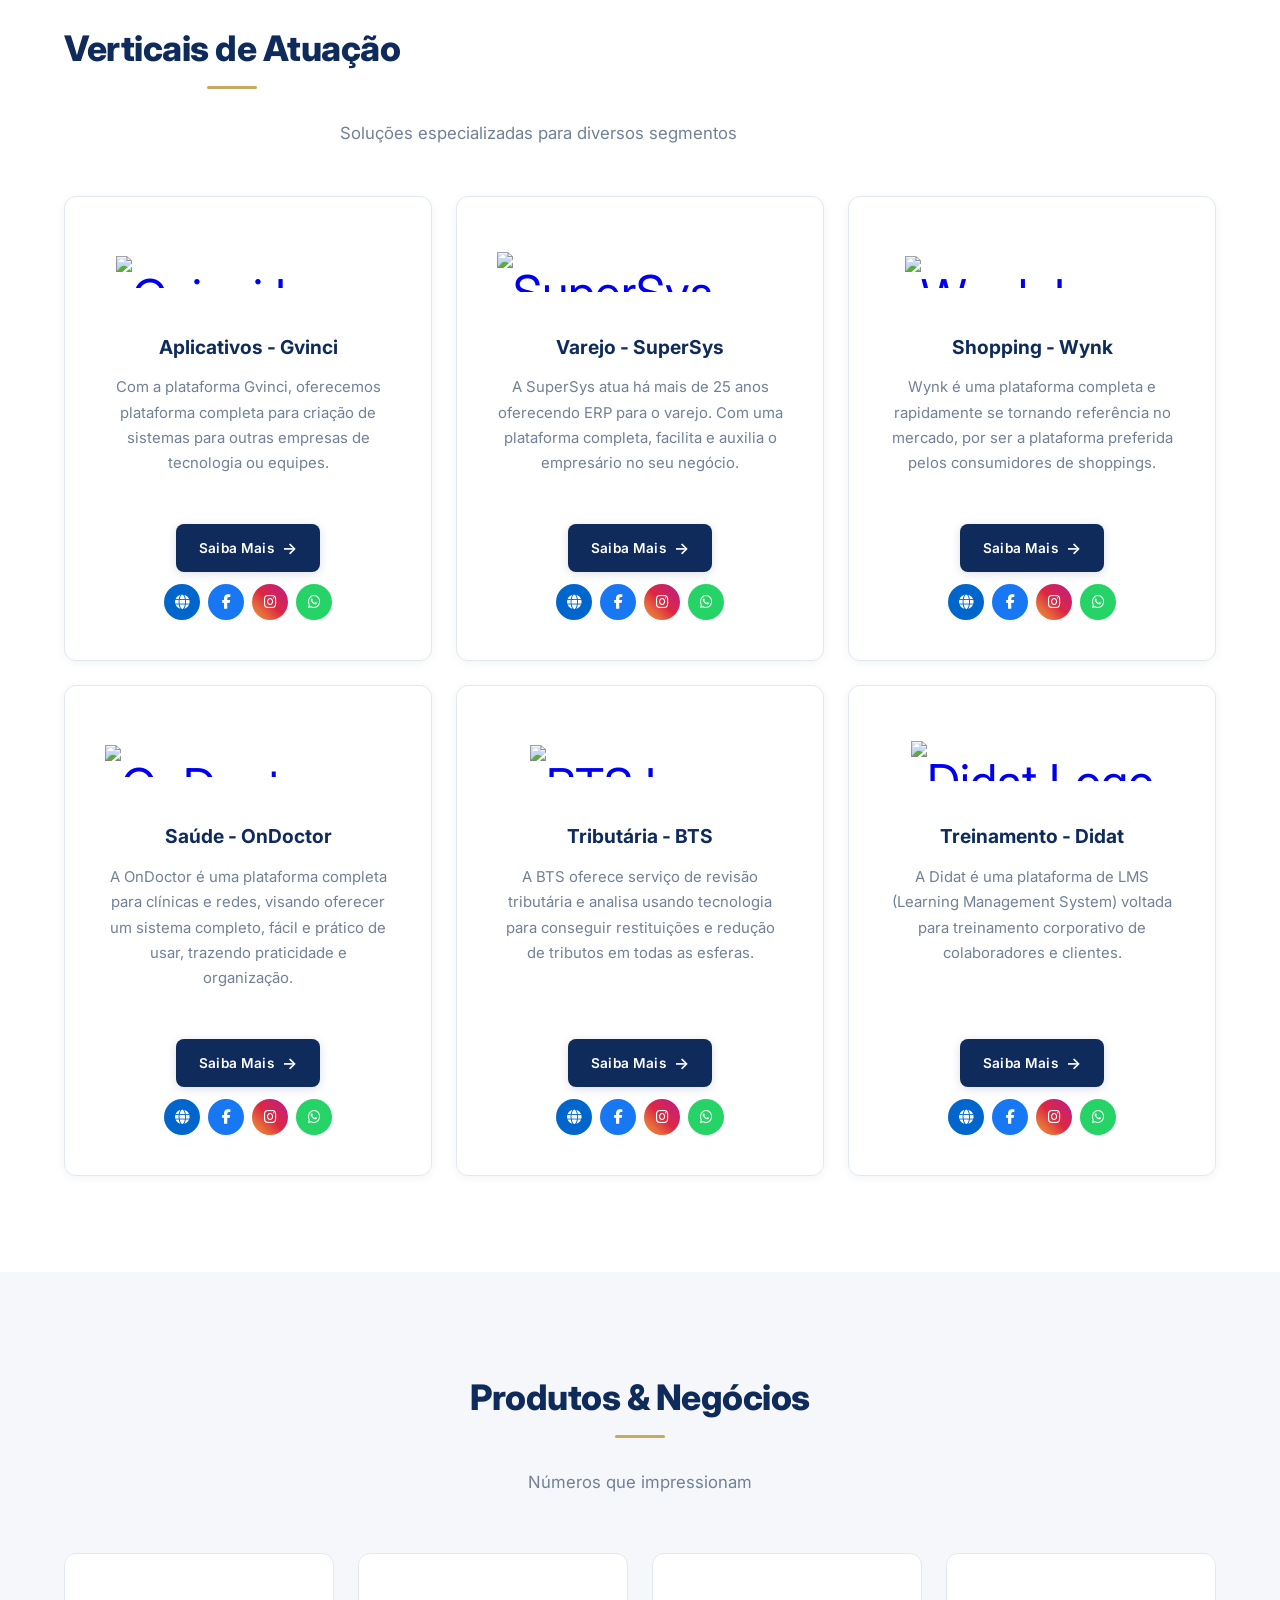
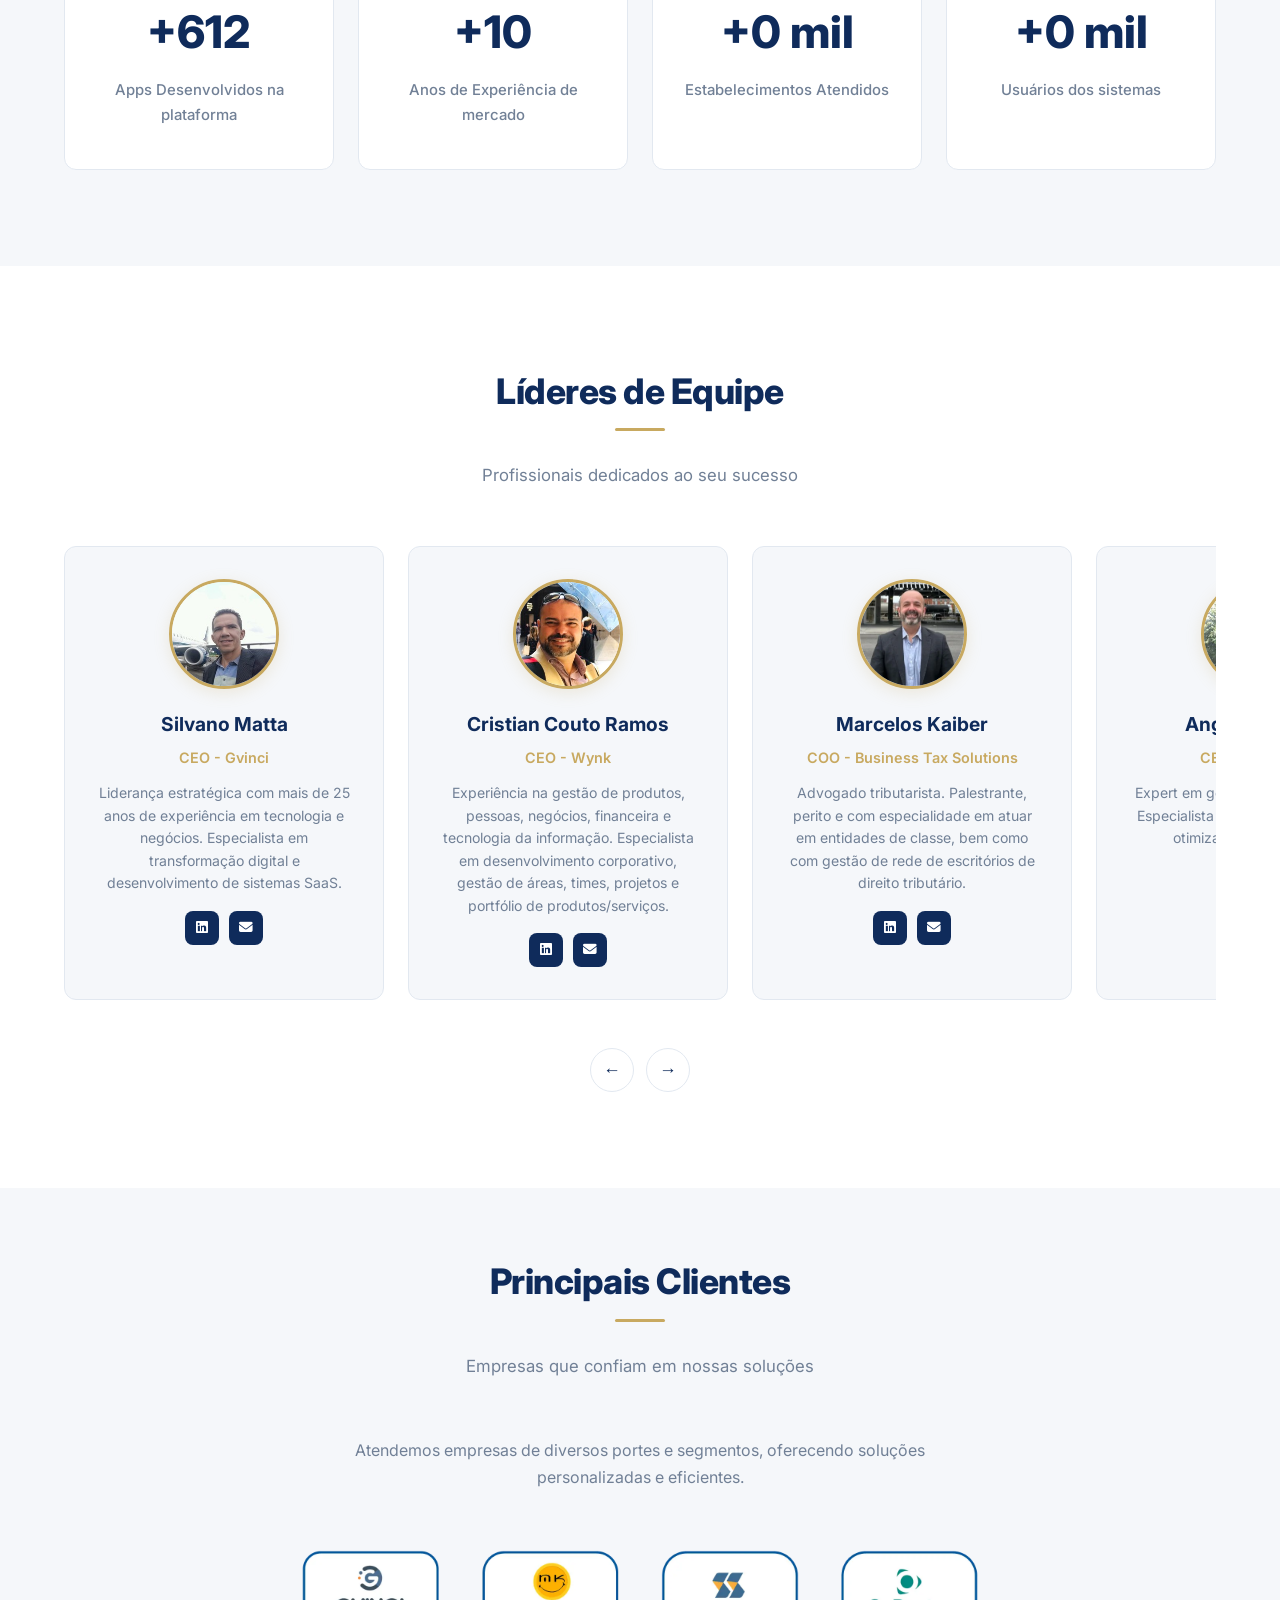
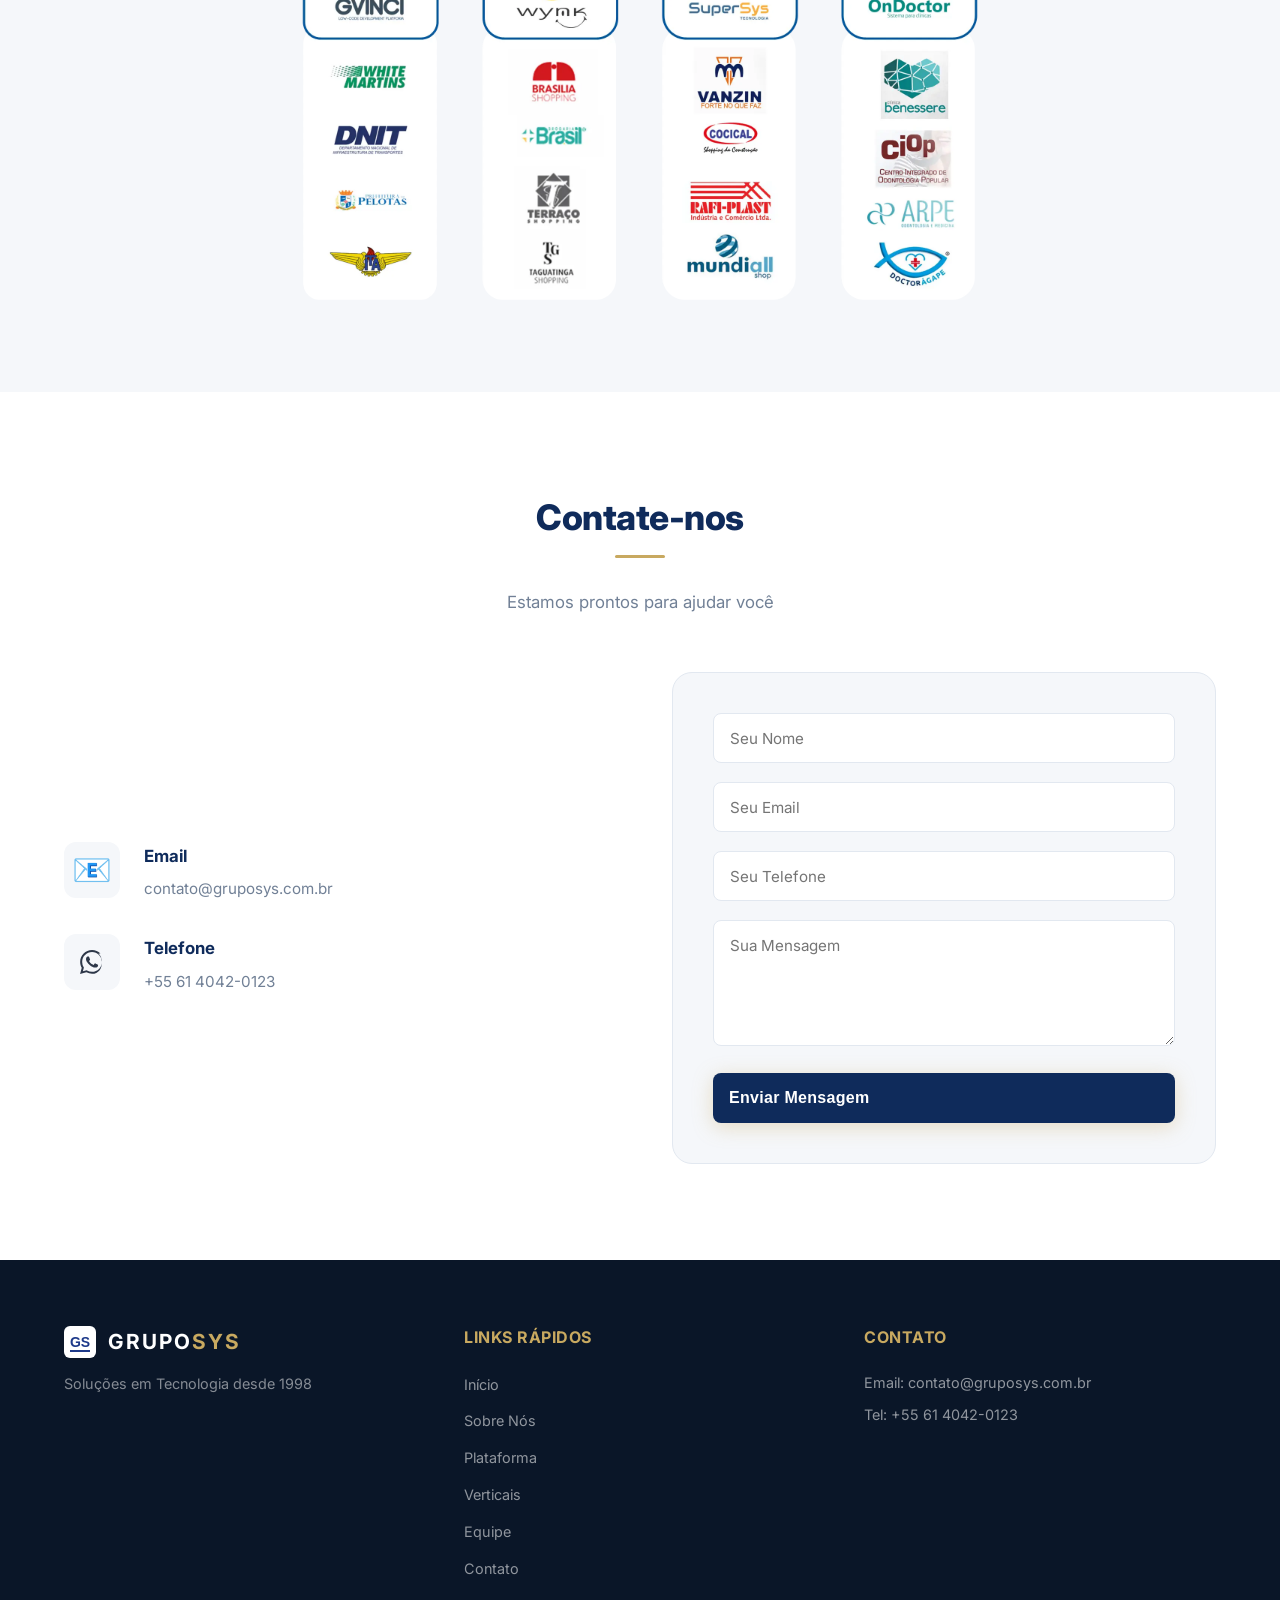
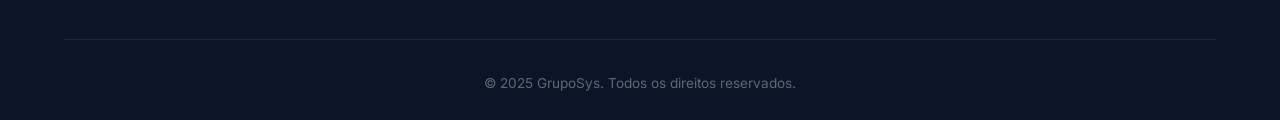
==== commit 5f8e9f17: "adicionado clioente e arrumado imagem" ====
--- a/index.html
+++ b/index.html
@@ -476,7 +476,7 @@
                 <div class="team-grid" id="teamCarousel">
                     <div class="team-member">
                         <div class="member-photo">
-                            <img src="images/silvano.webp" alt="Silvano Matta">
+                            <img src="images/silvanomatta.png" alt="Silvano Matta">
                         </div>
                         <div class="member-info">
                             <h3>Silvano Matta</h3>
@@ -490,7 +490,7 @@
                     </div>
                     <div class="team-member">
                         <div class="member-photo">
-                            <img src="https://media.licdn.com/dms/image/v2/C4D03AQFXFpyOOu-miA/profile-displayphoto-shrink_800_800/profile-displayphoto-shrink_800_800/0/1638699540362?e=1772668800&v=beta&t=USwU0TzFte7z228fs-0obhWvjkjtMHAjTlVsIiC1phk" alt="Cristian Couto Ramos">
+                            <img src="images/cristianramos.png" alt="Cristian Couto Ramos">
                         </div>
                         <div class="member-info">
                             <h3>Cristian Couto Ramos</h3>
@@ -504,7 +504,7 @@
                     </div>
                     <div class="team-member">
                         <div class="member-photo">
-                            <img src="images/marcelo.webp" alt="Marcelos Kaiber">
+                            <img src="images/marcelokaiber.webp" alt="Marcelos Kaiber">
                         </div>
                         <div class="member-info">
                             <h3>Marcelos Kaiber</h3>
@@ -532,7 +532,7 @@
                     </div>
                     <div class="team-member">
                         <div class="member-photo">
-                            <img src="images/danilo.png" alt="Danilo Pimentel">
+                            <img src="images/danilopimentel.png" alt="Danilo Pimentel">
                         </div>
                         <div class="member-info">
                             <h3>Danilo Pimentel</h3>
@@ -546,7 +546,7 @@
                     </div>
                     <div class="team-member">
                         <div class="member-photo">
-                            <img src="images/adelcio.png" alt="Adélcio Marcos">
+                            <img src="images/adelciomarcos.png" alt="Adélcio Marcos">
                         </div>
                         <div class="member-info">
                             <h3>Adelcio Marcos</h3>
@@ -576,6 +576,9 @@
             </div>
             <div class="clients-note">
                 <p>Atendemos empresas de diversos portes e segmentos, oferecendo soluções personalizadas e eficientes.</p>
+            </div>
+            <div class="clients-image">
+                <img src="images/clientes.webp" alt="Principais clientes do GrupoSys">
             </div>
         </div>
     </section>
--- a/styles.css
+++ b/styles.css
@@ -1060,6 +1060,19 @@
     margin: 0 auto;
 }
 
+.clients-image {
+    display: flex;
+    justify-content: center;
+    margin-top: 2rem;
+}
+
+.clients-image img {
+    width: 100%;
+    max-width: 720px;
+    height: auto;
+    display: block;
+}
+
 /* ========== CONTACT ========== */
 .contact {
     background: var(--white);
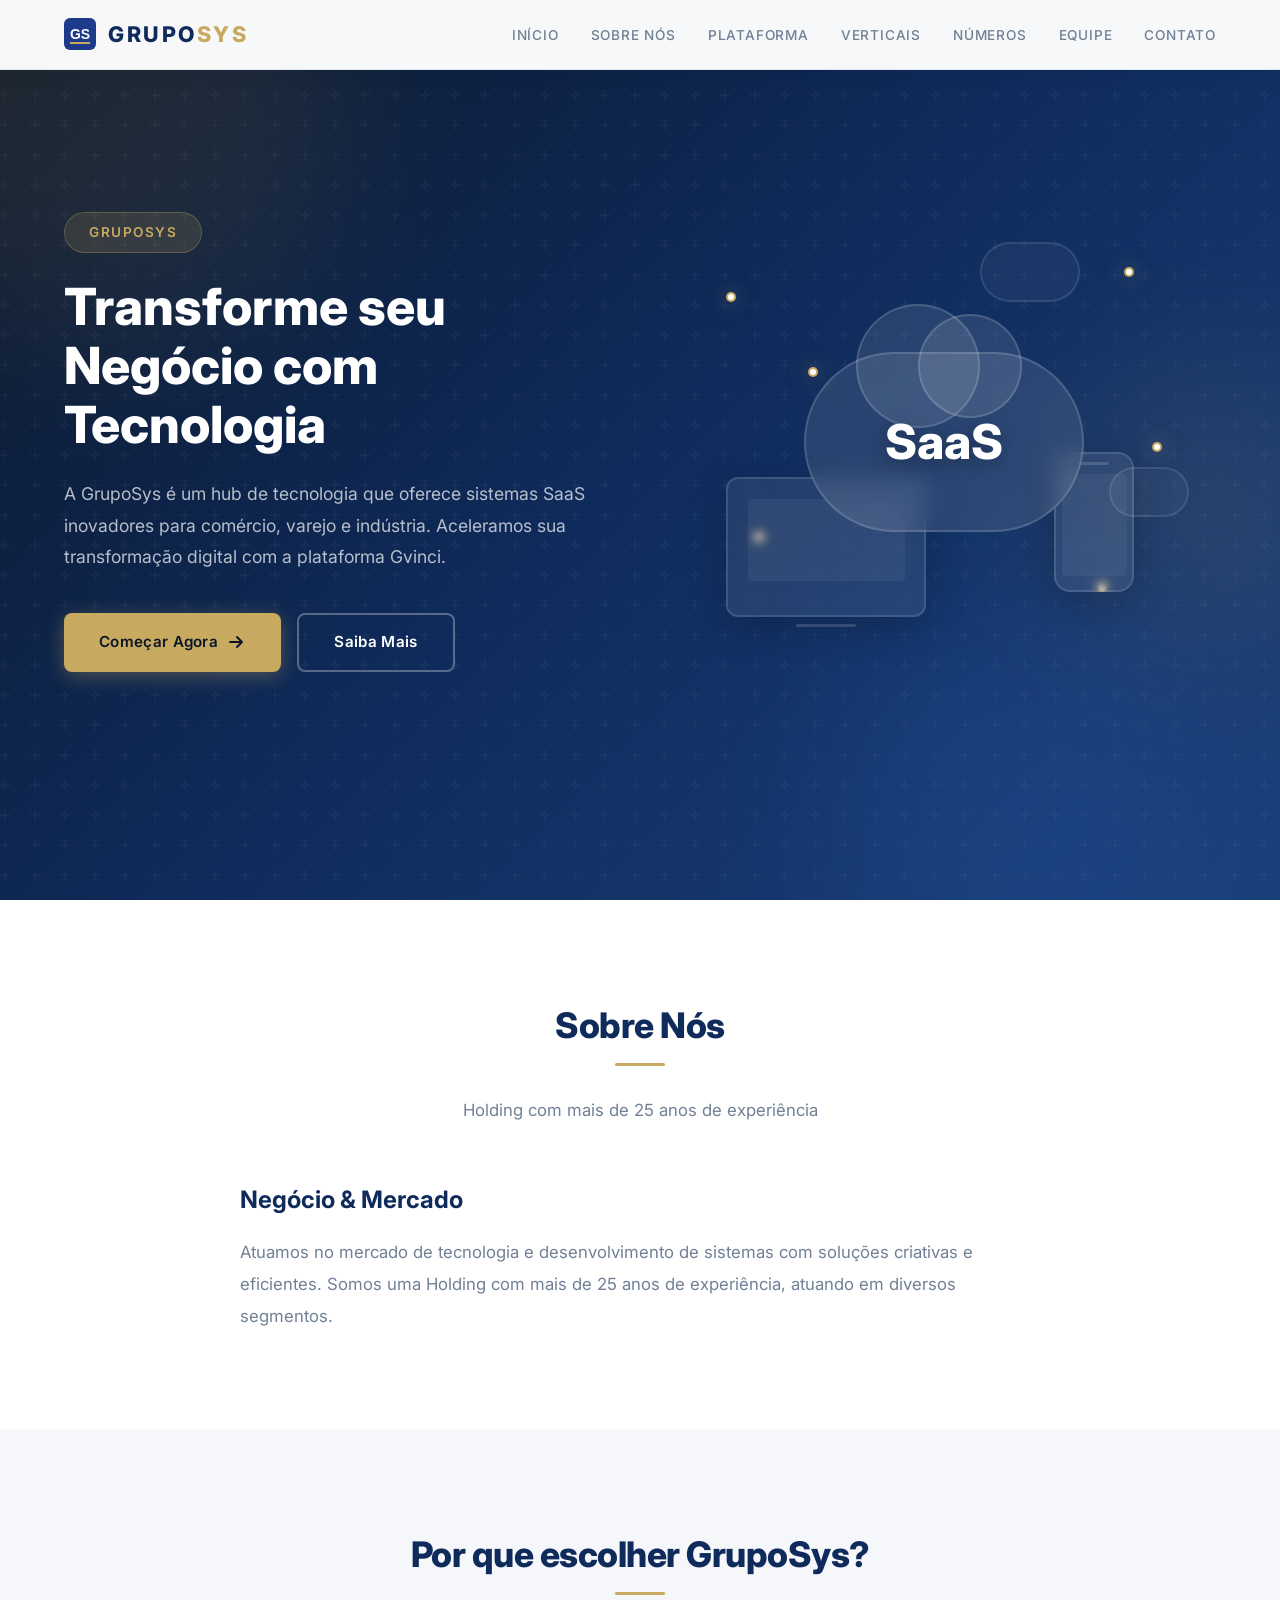
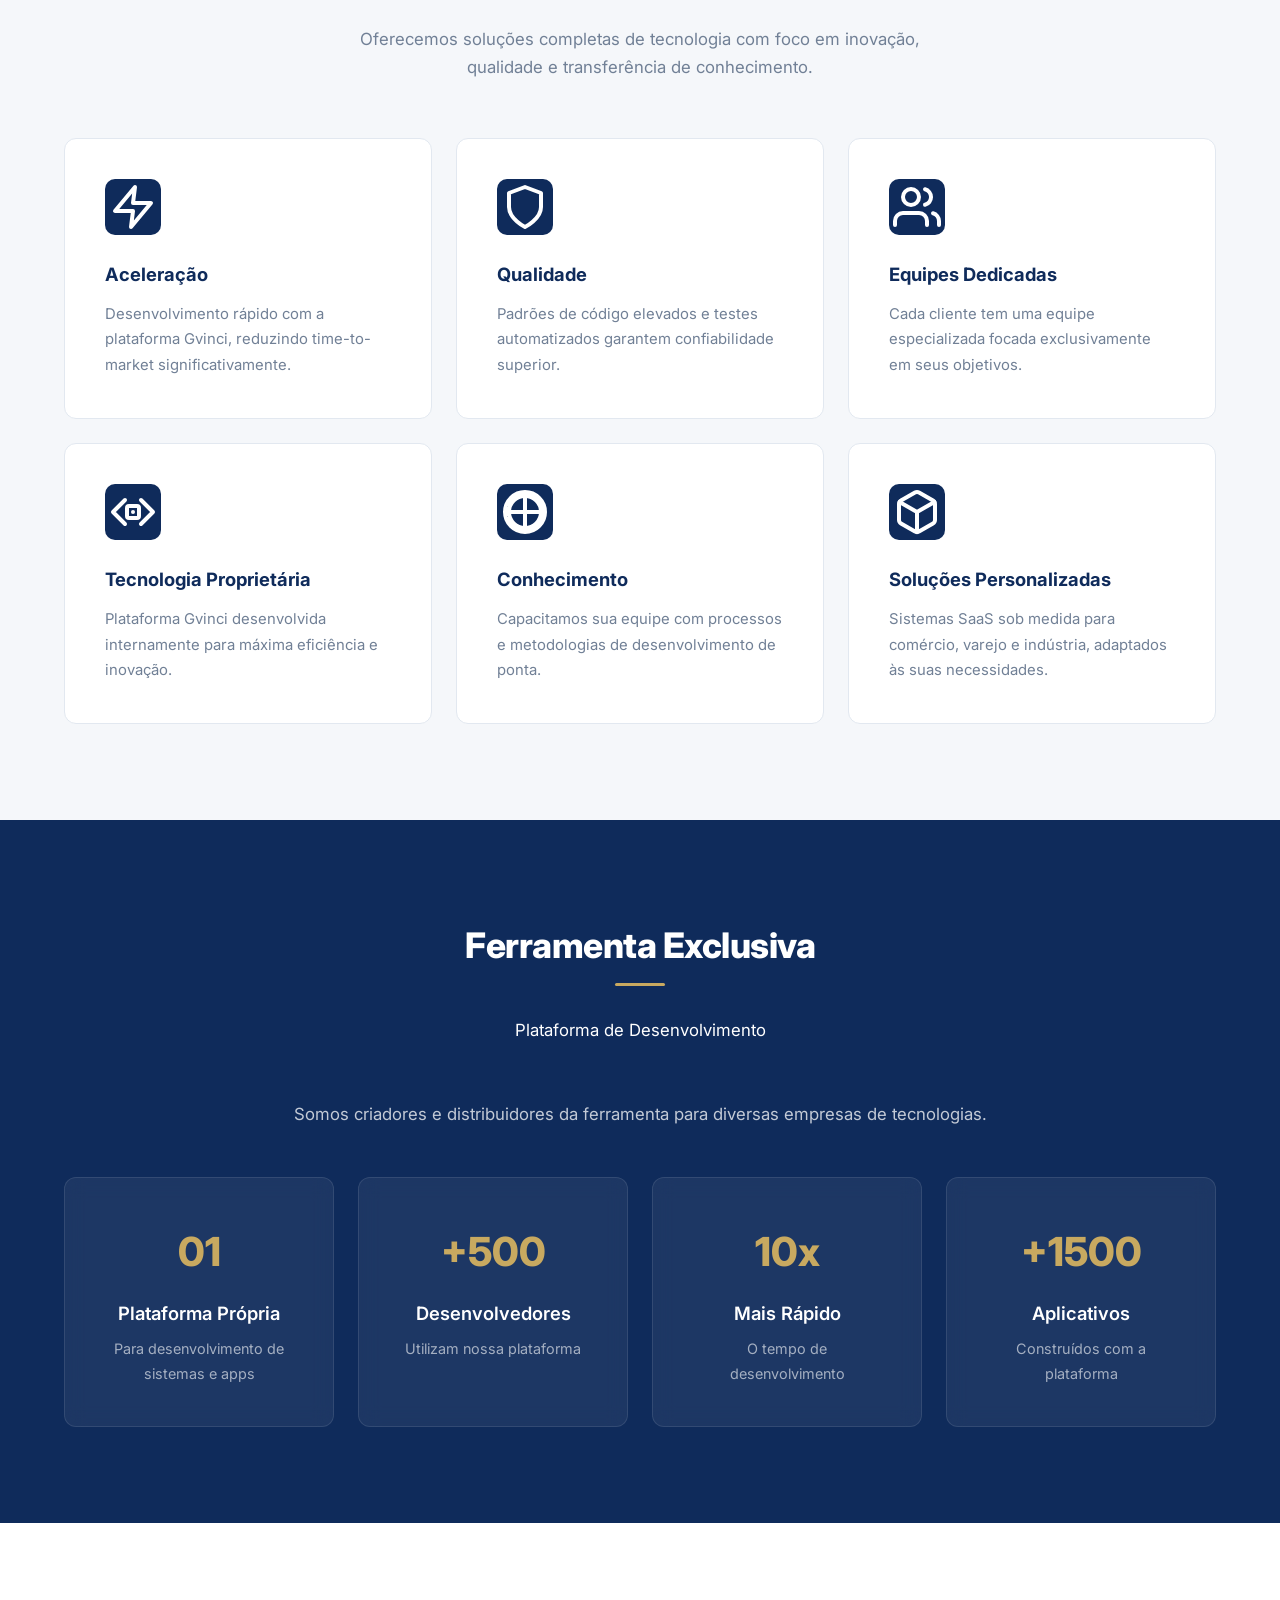
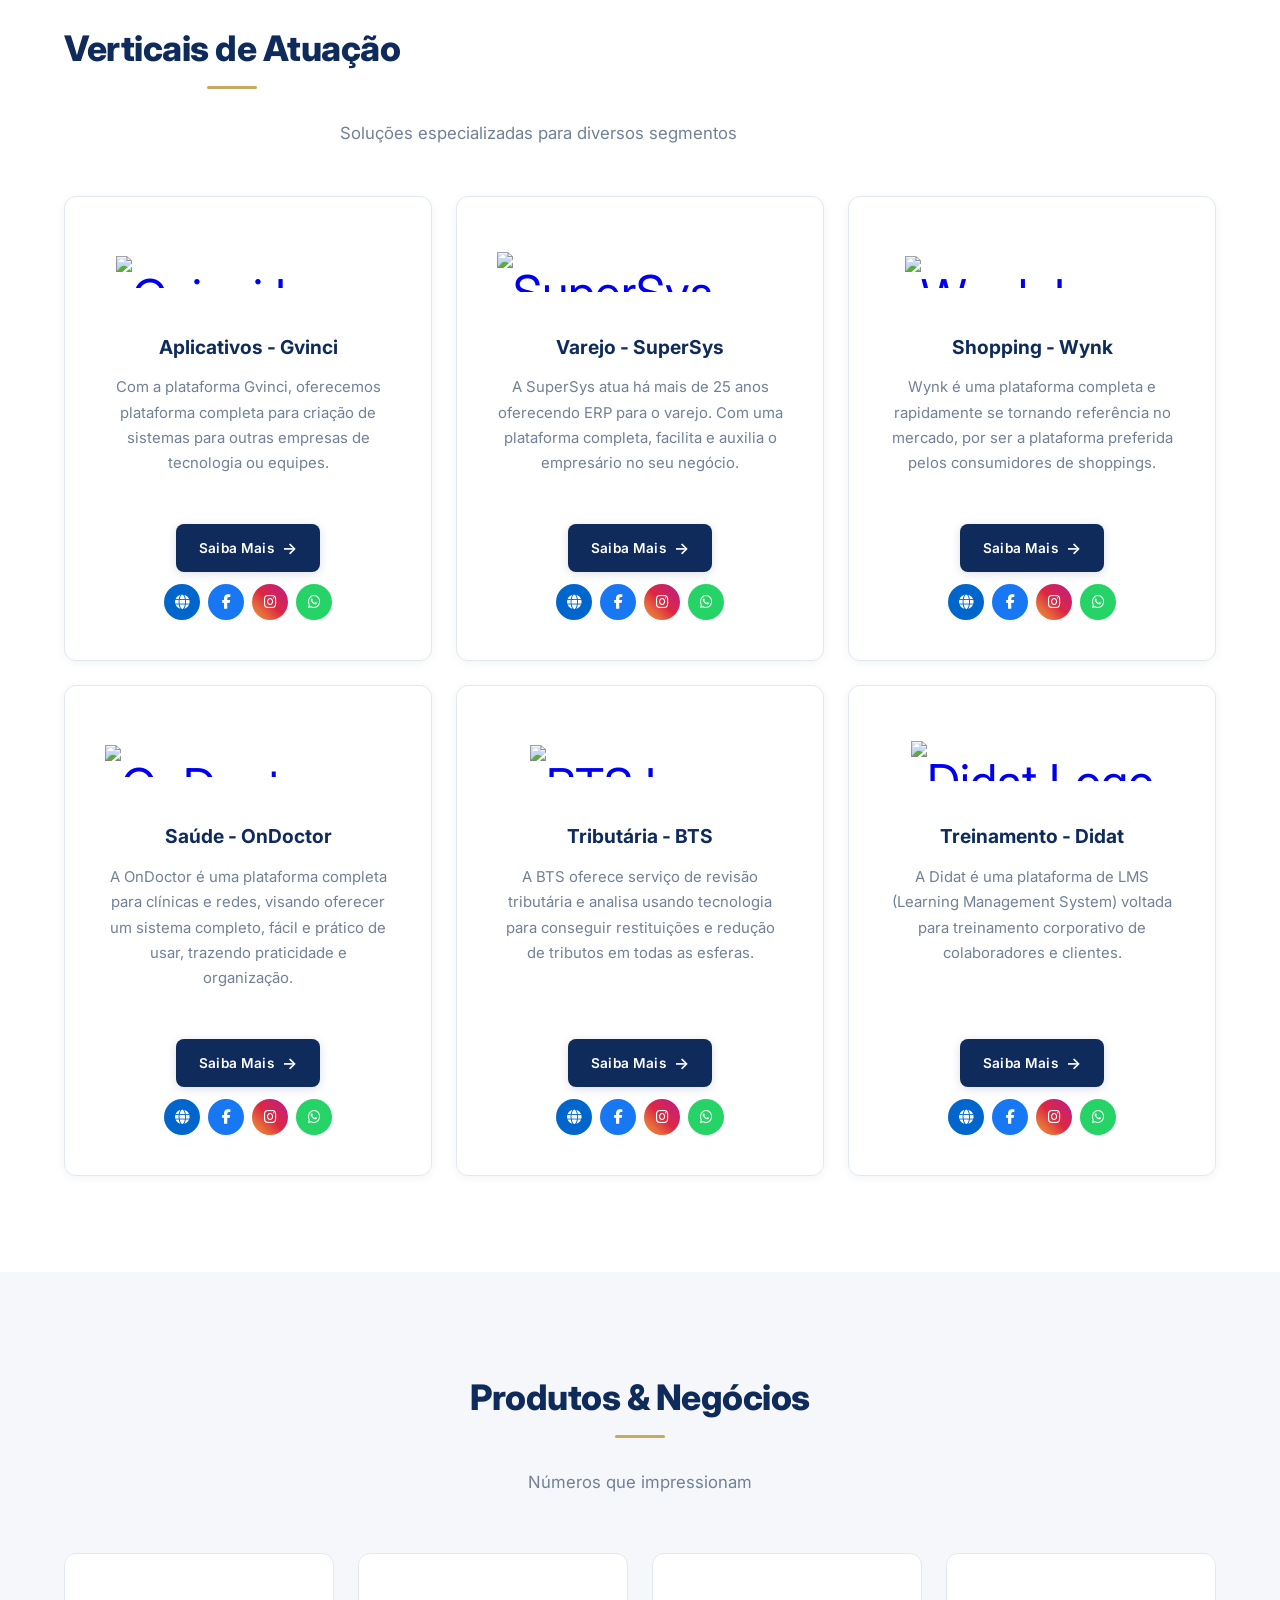
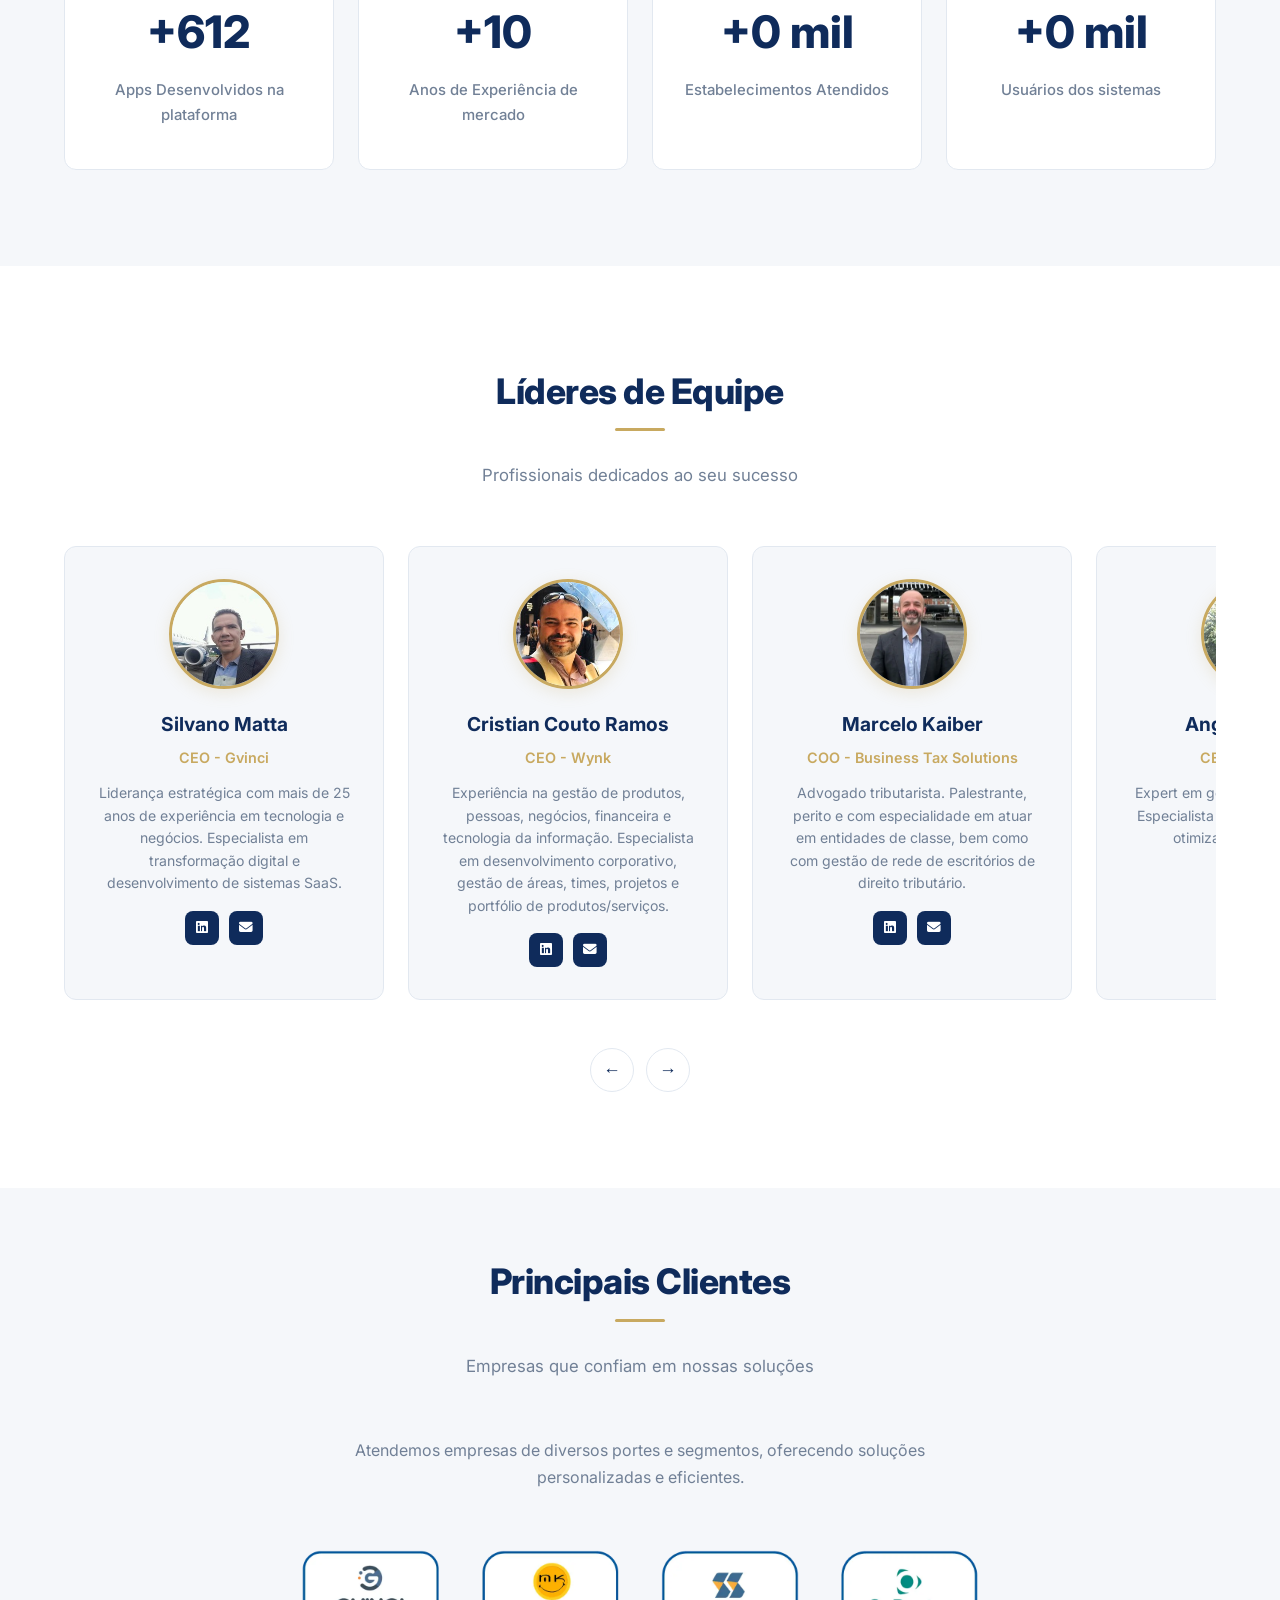
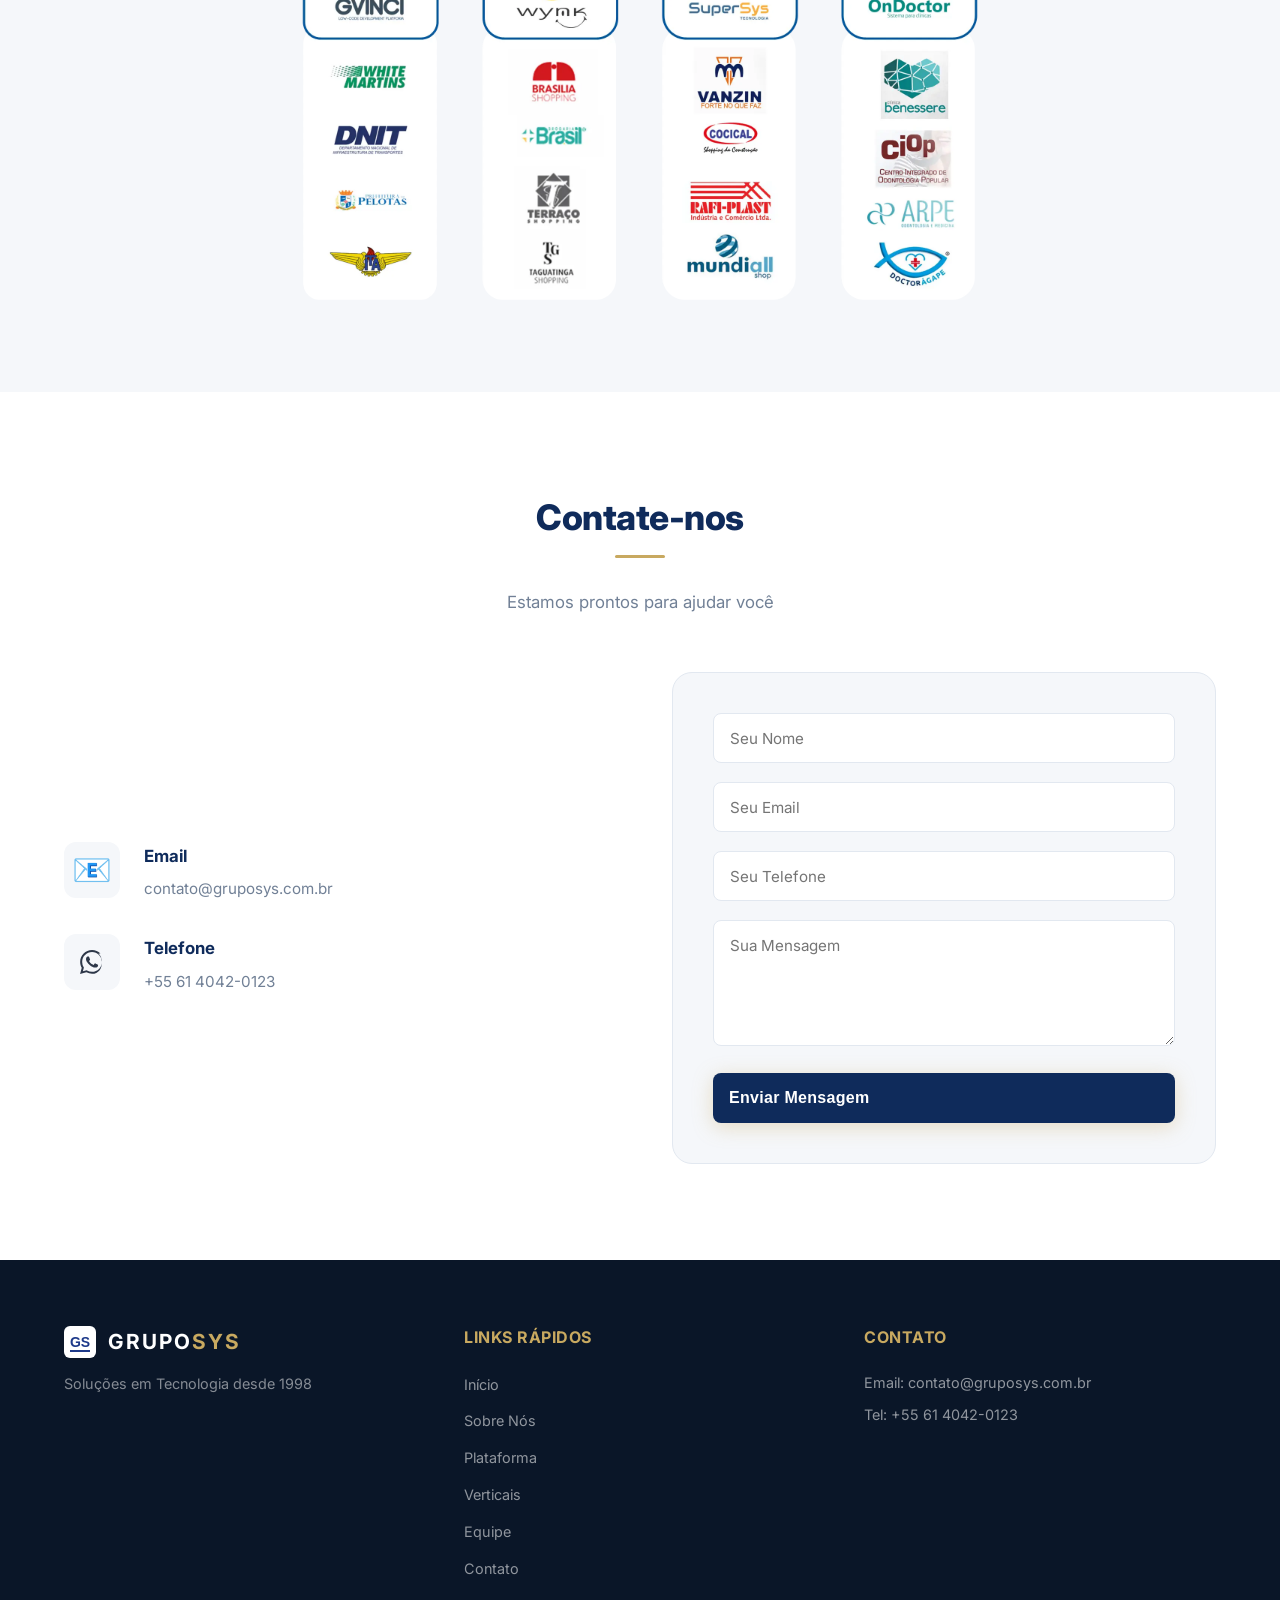
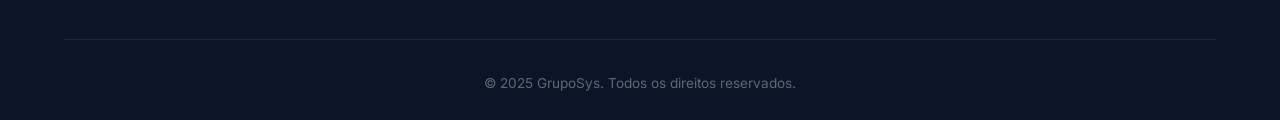
==== commit e40386d1: "corrigido nome do marcelo" ====
--- a/index.html
+++ b/index.html
@@ -504,10 +504,10 @@
                     </div>
                     <div class="team-member">
                         <div class="member-photo">
-                            <img src="images/marcelokaiber.webp" alt="Marcelos Kaiber">
+                            <img src="images/marcelokaiber.webp" alt="Marcelo Kaiber">
                         </div>
                         <div class="member-info">
-                            <h3>Marcelos Kaiber</h3>
+                            <h3>Marcelo Kaiber</h3>
                             <p class="member-role">COO - Business Tax Solutions</p>
                             <p class="member-bio">Advogado tributarista. Palestrante, perito e com especialidade em atuar em entidades de classe, bem como com gestão de rede de escritórios de direito tributário.</p>
                             <div class="member-social">
